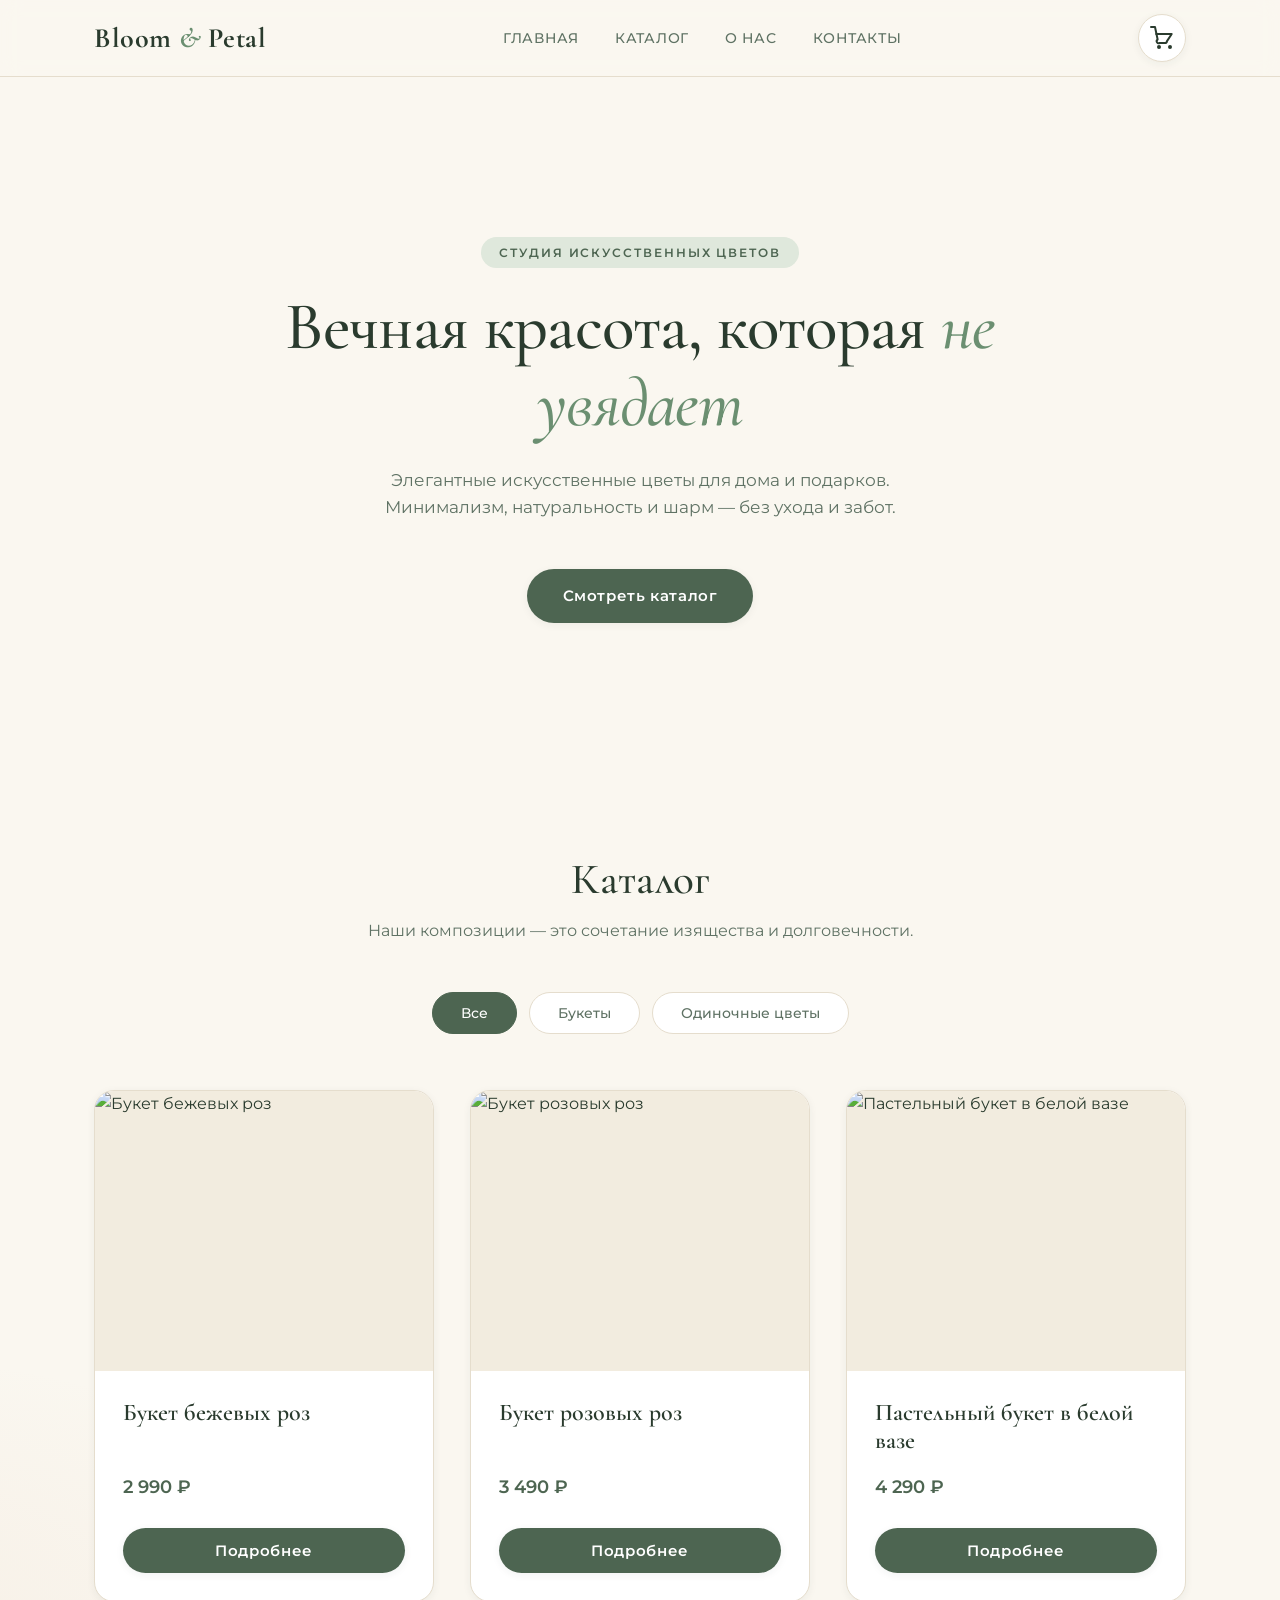
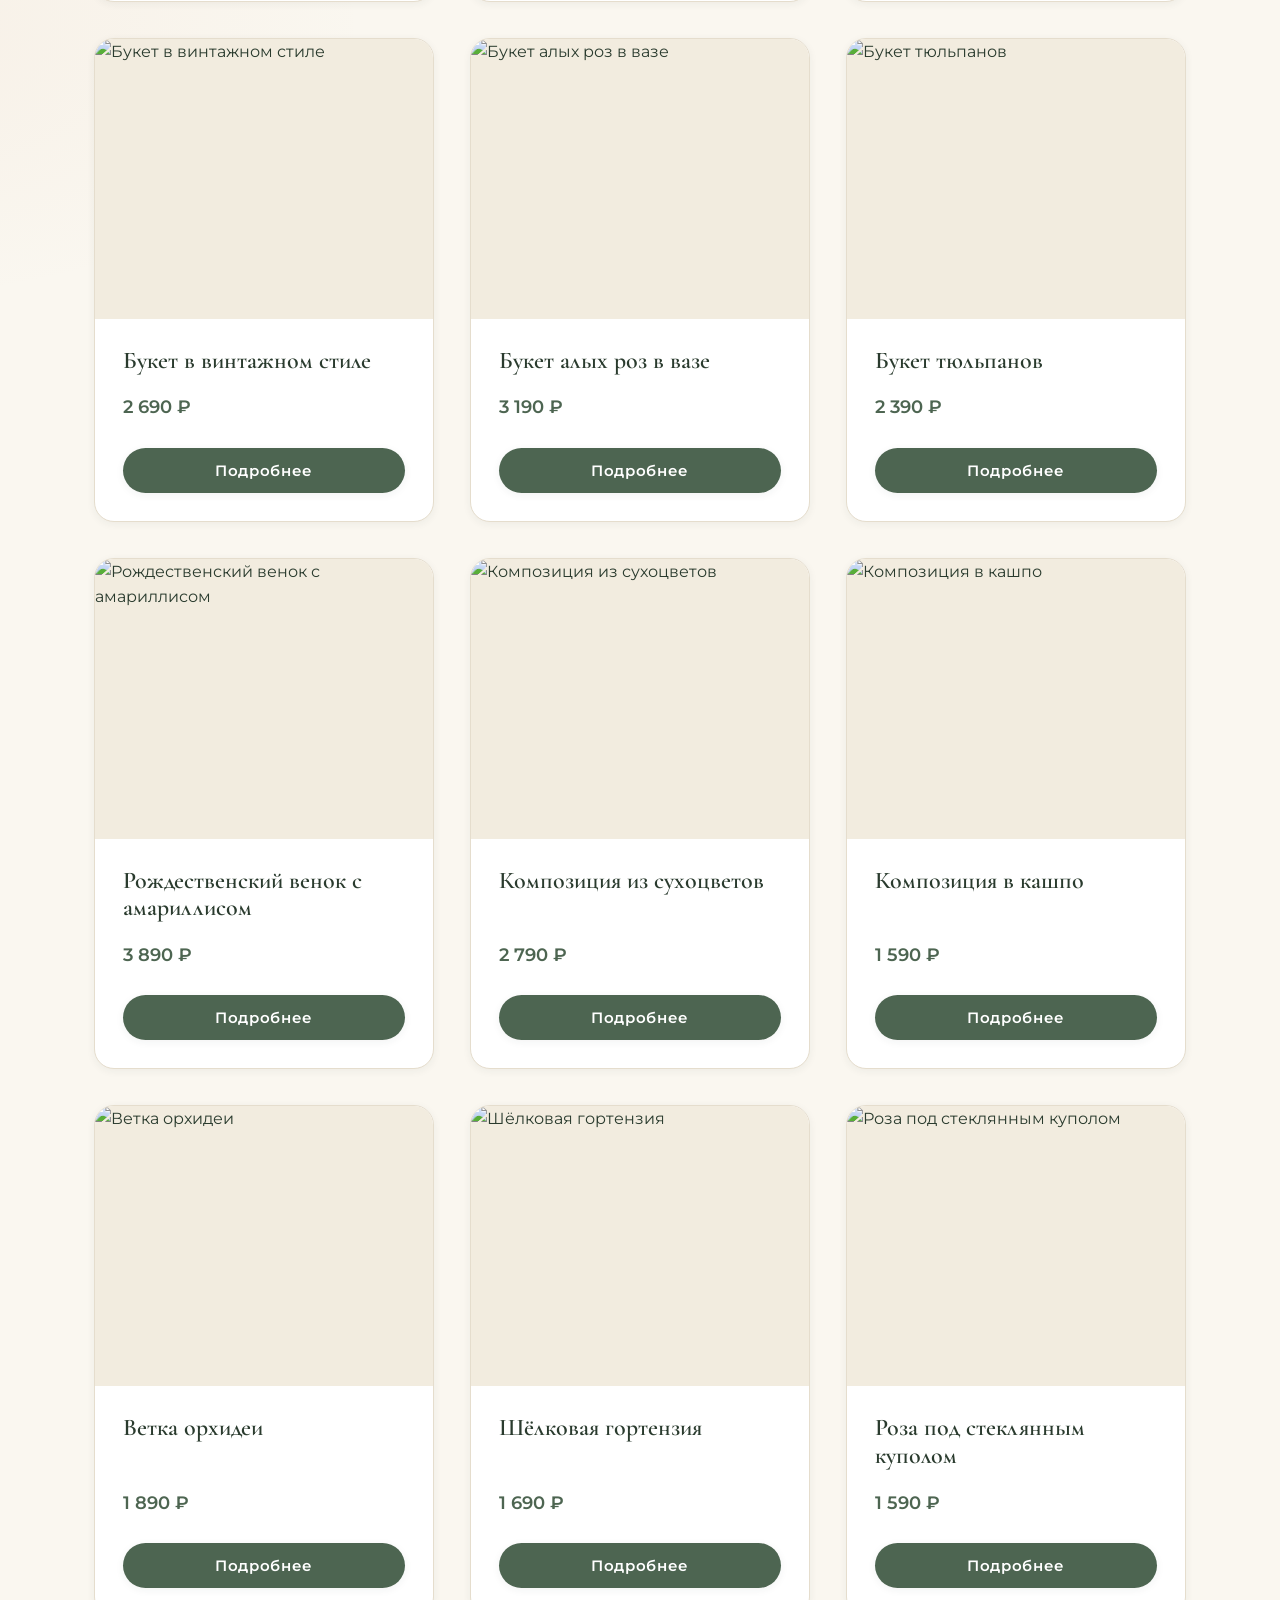
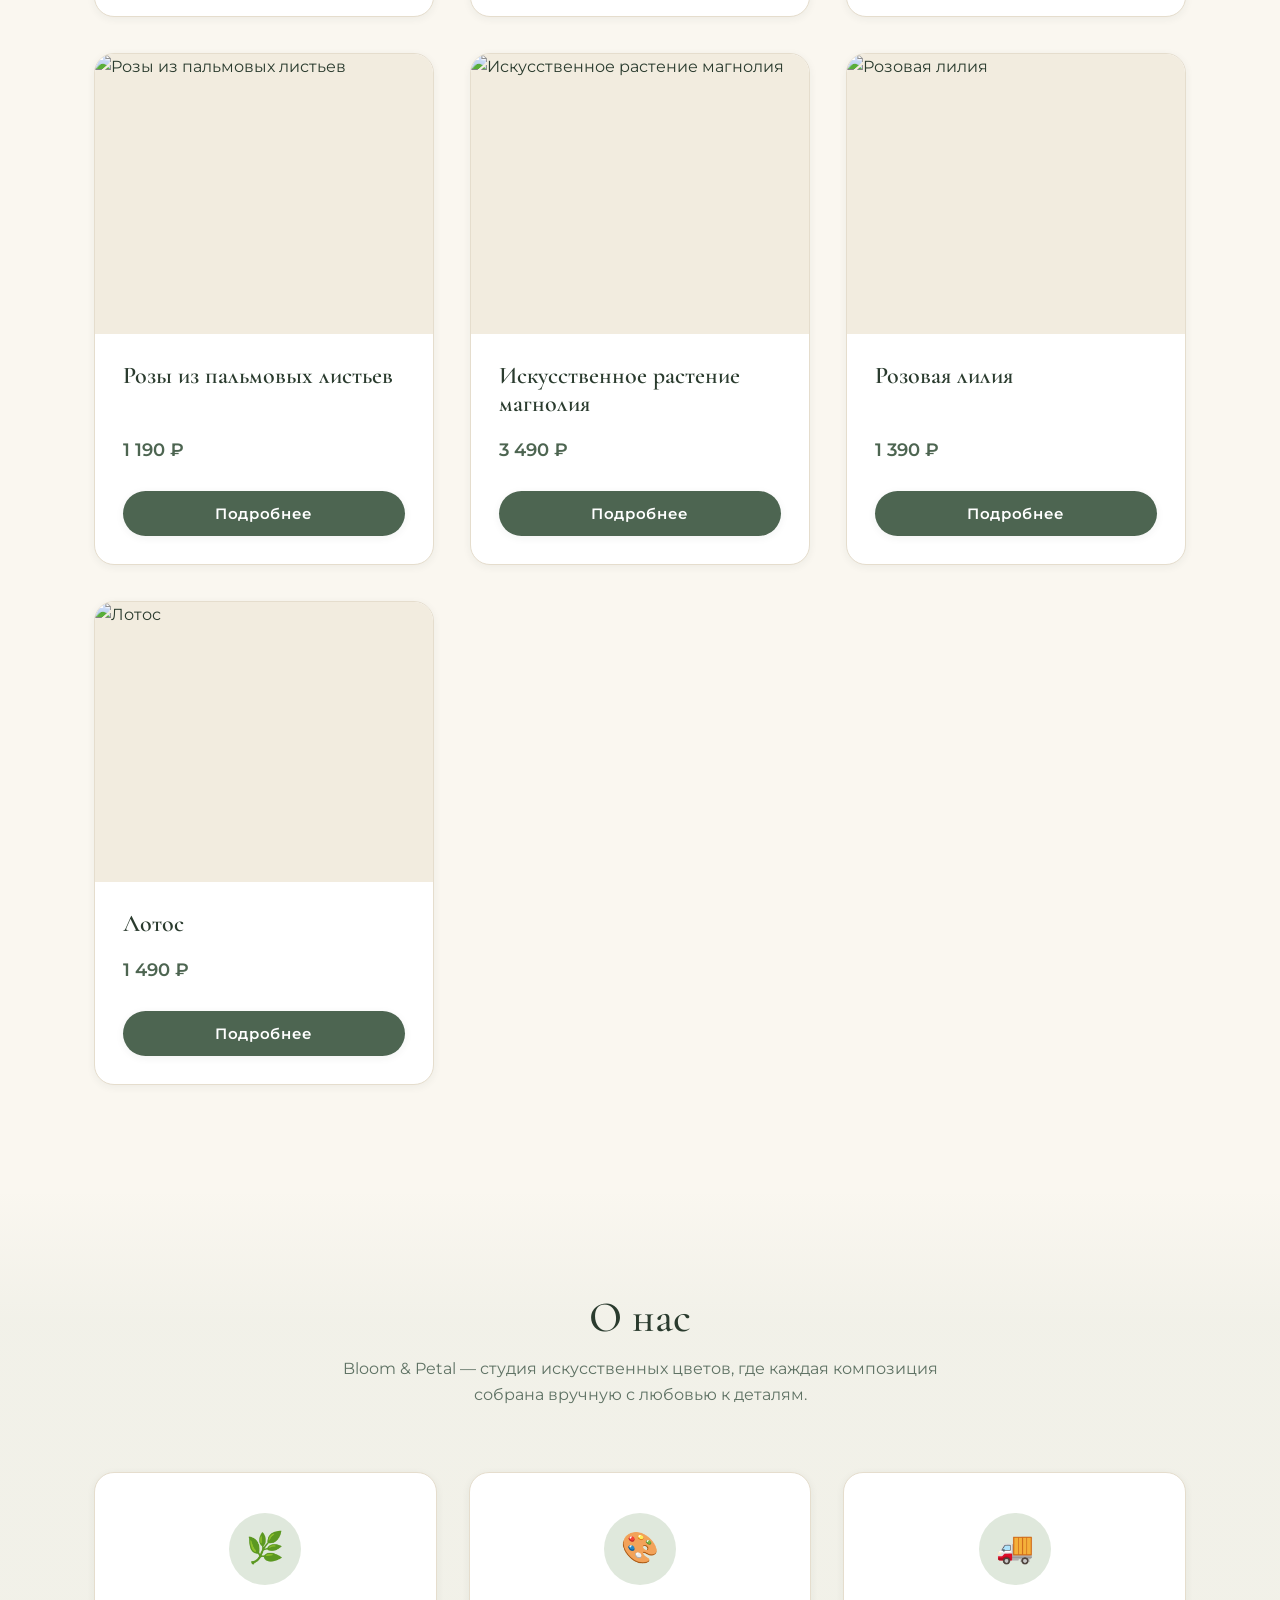
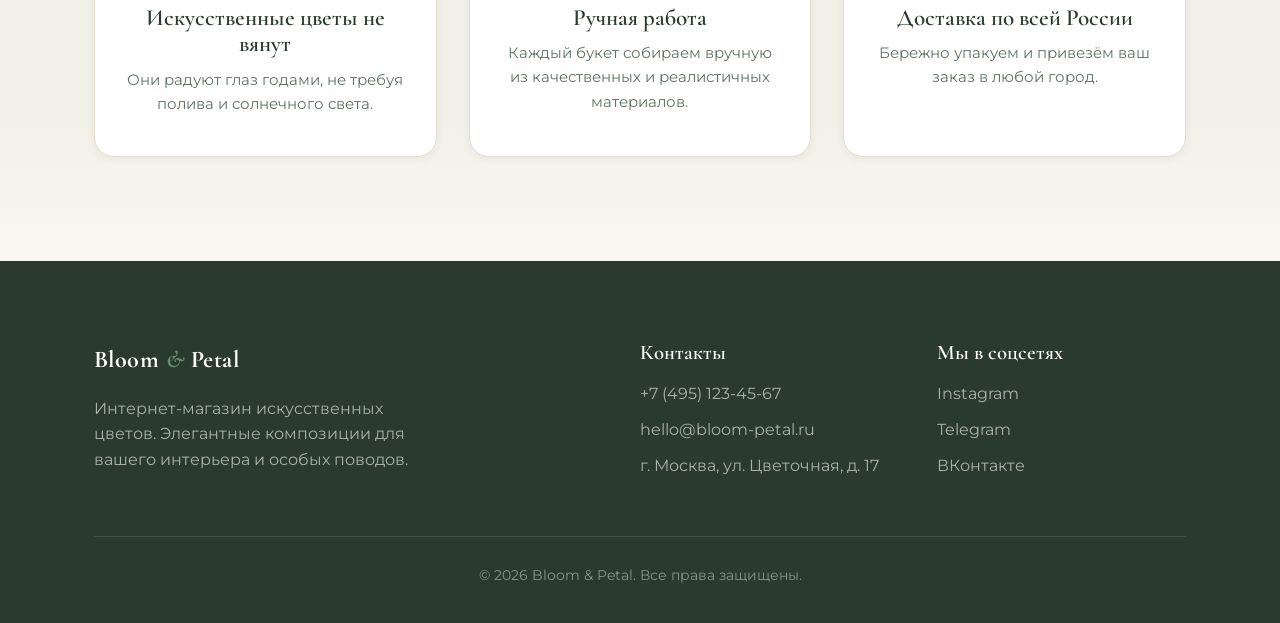
==== index.html @ 1e7e4978 "Improve visual design with frontend-dev Co-Authored-By: Claude Code <noreply@anthropic.com>" ====
<!DOCTYPE html>
<html lang="ru">
<head>
  <meta charset="UTF-8">
  <meta name="viewport" content="width=device-width, initial-scale=1.0">
  <meta name="description" content="Bloom & Petal — интернет-магазин искусственных цветов. Элегантные композиции, которые не вянут.">
  <title>Bloom & Petal — искусственные цветы</title>
  <link rel="preconnect" href="https://fonts.googleapis.com">
  <link rel="preconnect" href="https://fonts.gstatic.com" crossorigin>
  <link href="https://fonts.googleapis.com/css2?family=Cormorant+Garamond:ital,wght@0,400;0,500;0,600;0,700;1,400;1,600&family=Montserrat:wght@400;500;600&display=swap" rel="stylesheet">
  <link rel="stylesheet" href="style.css">
</head>
<body>

  <header class="header">
    <div class="container header__inner">
      <a href="#hero" class="logo">Bloom <span>&amp;</span> Petal</a>

      <nav class="nav">
        <ul class="nav__list">
          <li><a href="#hero">Главная</a></li>
          <li><a href="#catalog">Каталог</a></li>
          <li><a href="#about">О нас</a></li>
          <li><a href="#contacts">Контакты</a></li>
        </ul>
      </nav>

      <a href="#" class="cart" aria-label="Корзина">
        <svg width="24" height="24" viewBox="0 0 24 24" fill="none" stroke="currentColor" stroke-width="2" stroke-linecap="round" stroke-linejoin="round">
          <circle cx="9" cy="21" r="1"></circle>
          <circle cx="20" cy="21" r="1"></circle>
          <path d="M1 1h4l2.64 12.538A2 2 0 0 0 9.64 17h5.36a2 2 0 0 0 1.998-1.873L21.71 8H6"></path>
        </svg>
      </a>
    </div>
  </header>

  <section class="hero" id="hero">
    <div class="container">
      <span class="hero__eyebrow">Студия искусственных цветов</span>
      <h1 class="hero__title">Вечная красота, которая <em>не увядает</em></h1>
      <p class="hero__subtitle">Элегантные искусственные цветы для дома и подарков. Минимализм, натуральность и шарм — без ухода и забот.</p>
      <a href="#catalog" class="btn btn--primary">Смотреть каталог</a>
    </div>
  </section>

  <section class="section" id="catalog">
    <div class="container">
      <div class="section__header">
        <h2 class="section__title">Каталог</h2>
        <p class="section__subtitle">Наши композиции — это сочетание изящества и долговечности.</p>
      </div>
      <div class="filters">
        <button class="filter-btn active" data-filter="all">Все</button>
        <button class="filter-btn" data-filter="Букеты">Букеты</button>
        <button class="filter-btn" data-filter="Одиночные цветы">Одиночные цветы</button>
      </div>
      <div id="product-grid" class="grid"></div>
    </div>
  </section>

  <section class="section section--about" id="about">
    <div class="container">
      <div class="section__header">
        <h2 class="section__title">О нас</h2>
        <p class="section__subtitle">Bloom &amp; Petal — студия искусственных цветов, где каждая композиция собрана вручную с любовью к деталям.</p>
      </div>
      <ul class="benefits">
        <li class="benefit">
          <span class="benefit__icon">🌿</span>
          <h3 class="benefit__title">Искусственные цветы не вянут</h3>
          <p class="benefit__text">Они радуют глаз годами, не требуя полива и солнечного света.</p>
        </li>
        <li class="benefit">
          <span class="benefit__icon">🎨</span>
          <h3 class="benefit__title">Ручная работа</h3>
          <p class="benefit__text">Каждый букет собираем вручную из качественных и реалистичных материалов.</p>
        </li>
        <li class="benefit">
          <span class="benefit__icon">🚚</span>
          <h3 class="benefit__title">Доставка по всей России</h3>
          <p class="benefit__text">Бережно упакуем и привезём ваш заказ в любой город.</p>
        </li>
      </ul>
    </div>
  </section>

  <footer class="footer" id="contacts">
    <div class="container footer__inner">
      <div class="footer__brand">
        <a href="#hero" class="logo logo--footer">Bloom <span>&amp;</span> Petal</a>
        <p class="footer__text">Интернет-магазин искусственных цветов. Элегантные композиции для вашего интерьера и особых поводов.</p>
      </div>

      <div class="footer__col">
        <h3 class="footer__title">Контакты</h3>
        <ul class="footer__list">
          <li><a href="tel:+74951234567">+7 (495) 123-45-67</a></li>
          <li><a href="mailto:hello@bloom-petal.ru">hello@bloom-petal.ru</a></li>
          <li>г. Москва, ул. Цветочная, д. 17</li>
        </ul>
      </div>

      <div class="footer__col">
        <h3 class="footer__title">Мы в соцсетях</h3>
        <ul class="footer__list">
          <li><a href="https://instagram.com/bloom_petal" target="_blank" rel="noopener">Instagram</a></li>
          <li><a href="https://t.me/bloom_petal" target="_blank" rel="noopener">Telegram</a></li>
          <li><a href="https://vk.com/bloom_petal" target="_blank" rel="noopener">ВКонтакте</a></li>
        </ul>
      </div>
    </div>
    <div class="container">
      <p class="footer__copyright">© 2026 Bloom &amp; Petal. Все права защищены.</p>
    </div>
  </footer>

<script src="script.js"></script>
</body>
</html>
---- style.css ----
/* ============================================
   Bloom & Petal — искусственные цветы
   Палитра: тёплый кремовый фон + глубокий шалфейный акцент
   Типографика: Cormorant Garamond (заголовки) + Montserrat (текст)
   ============================================ */

:root {
  --bg: #faf7f0;                 /* кремовый фон */
  --bg-soft: #f2ecdf;            /* тон секций */
  --accent: #6b8f71;             /* шалфейный акцент */
  --accent-dark: #4d6551;        /* акцент при наведении */
  --accent-soft: #dfe8dc;        /* мягкий акцент для чипов */
  --text: #2a3b2e;               /* глубокий зелёный текст */
  --text-muted: #5f7264;         /* приглушённый текст */
  --white: #ffffff;
  --border: #e5ddcd;
  --radius: 20px;
  --shadow-sm: 0 2px 8px rgba(42, 59, 46, 0.06);
  --shadow: 0 10px 30px rgba(42, 59, 46, 0.10);
  --shadow-lg: 0 24px 48px rgba(42, 59, 46, 0.16);
  --ease: cubic-bezier(0.4, 0, 0.2, 1);
  --font-heading: 'Cormorant Garamond', serif;
  --font-body: 'Montserrat', sans-serif;
}

* {
  margin: 0;
  padding: 0;
  box-sizing: border-box;
}

html {
  scroll-behavior: smooth;
}

body {
  font-family: var(--font-body);
  background:
    radial-gradient(1200px 600px at 85% -10%, rgba(107, 143, 113, 0.10), transparent 60%),
    radial-gradient(900px 500px at -10% 30%, rgba(212, 160, 122, 0.08), transparent 55%),
    var(--bg);
  color: var(--text);
  line-height: 1.6;
  -webkit-font-smoothing: antialiased;
}

h1, h2, h3 {
  font-family: var(--font-heading);
  font-weight: 600;
  line-height: 1.15;
}

a {
  text-decoration: none;
  color: inherit;
}

ul {
  list-style: none;
}

.container {
  width: 100%;
  max-width: 1140px;
  margin: 0 auto;
  padding: 0 24px;
}

/* ---------- Кнопки ---------- */

.btn {
  display: inline-block;
  padding: 15px 36px;
  border: none;
  border-radius: 999px;
  font-family: var(--font-body);
  font-size: 0.95rem;
  font-weight: 600;
  letter-spacing: 0.04em;
  cursor: pointer;
  transition: background 0.3s var(--ease), color 0.3s var(--ease),
              transform 0.3s var(--ease), box-shadow 0.3s var(--ease);
}

.btn--primary {
  background: var(--accent-dark);
  color: var(--white);
  box-shadow: var(--shadow-sm);
}

.btn--primary:hover {
  background: var(--accent);
  transform: translateY(-3px);
  box-shadow: var(--shadow);
}

.btn--primary:active {
  transform: translateY(-1px);
}

/* ---------- Header ---------- */

.header {
  position: sticky;
  top: 0;
  z-index: 10;
  background: rgba(250, 247, 240, 0.88);
  backdrop-filter: blur(10px);
  border-bottom: 1px solid var(--border);
}

.header__inner {
  display: flex;
  align-items: center;
  justify-content: space-between;
  gap: 24px;
  min-height: 76px;
}

.logo {
  font-family: var(--font-heading);
  font-size: 1.75rem;
  font-weight: 700;
  letter-spacing: 0.02em;
  color: var(--text);
}

.logo span {
  color: var(--accent);
  font-style: italic;
}

.nav__list {
  display: flex;
  gap: 36px;
}

.nav__list a {
  font-size: 0.9rem;
  font-weight: 500;
  letter-spacing: 0.05em;
  text-transform: uppercase;
  color: var(--text-muted);
  transition: color 0.25s var(--ease);
}

.nav__list a:hover {
  color: var(--accent-dark);
}

.cart {
  display: flex;
  align-items: center;
  justify-content: center;
  width: 48px;
  height: 48px;
  border-radius: 50%;
  border: 1px solid var(--border);
  background: var(--white);
  color: var(--text);
  box-shadow: var(--shadow-sm);
  transition: background 0.25s var(--ease), color 0.25s var(--ease), transform 0.25s var(--ease);
}

.cart:hover {
  background: var(--accent-dark);
  color: var(--white);
  transform: translateY(-2px);
}

/* ---------- Hero ---------- */

.hero {
  padding: 160px 0 128px;
  text-align: center;
}

.hero__eyebrow {
  display: inline-block;
  margin-bottom: 20px;
  padding: 6px 18px;
  border-radius: 999px;
  background: var(--accent-soft);
  color: var(--accent-dark);
  font-size: 0.75rem;
  font-weight: 600;
  letter-spacing: 0.16em;
  text-transform: uppercase;
}

.hero__title {
  font-size: clamp(2.6rem, 6vw, 4.2rem);
  font-weight: 500;
  letter-spacing: -0.01em;
  max-width: 820px;
  margin: 0 auto 24px;
}

.hero__title em {
  color: var(--accent);
}

.hero__subtitle {
  max-width: 560px;
  margin: 0 auto 48px;
  font-size: 1.05rem;
  color: var(--text-muted);
}

/* ---------- Секции ---------- */

.section {
  padding: 104px 0;
}

.section--about {
  background: linear-gradient(180deg, transparent, rgba(107, 143, 113, 0.06) 20%, rgba(107, 143, 113, 0.06) 80%, transparent);
}

.section__header {
  text-align: center;
  max-width: 640px;
  margin: 0 auto 64px;
}

.section__title {
  font-size: 2.7rem;
  font-weight: 500;
  margin-bottom: 14px;
}

.section__subtitle {
  color: var(--text-muted);
}

/* ---------- Сетка карточек товара ---------- */

.grid {
  display: grid;
  grid-template-columns: repeat(auto-fit, minmax(280px, 1fr));
  gap: 36px;
}

/* Карточка товара (добавляется через JS) */
.product-card {
  display: flex;
  flex-direction: column;
  background: var(--white);
  border: 1px solid var(--border);
  border-radius: var(--radius);
  overflow: hidden;
  box-shadow: var(--shadow-sm);
  cursor: pointer;
  transition: transform 0.35s var(--ease), box-shadow 0.35s var(--ease);
}

.product-card:hover {
  transform: translateY(-8px);
  box-shadow: var(--shadow-lg);
}

.product-card:hover .product-card__image {
  transform: scale(1.06);
}

.product-card__image {
  width: 100%;
  height: 280px;
  object-fit: cover;
  background: var(--bg-soft);
  transition: transform 0.5s var(--ease);
}

.product-card__body {
  display: flex;
  flex-direction: column;
  gap: 10px;
  padding: 28px;
  flex: 1;
}

.product-card__title {
  font-size: 1.5rem;
  font-weight: 600;
}

.product-card__price {
  margin-top: auto;
  padding-top: 8px;
  font-size: 1.15rem;
  font-weight: 600;
  color: var(--accent-dark);
}

.product-card__btn {
  margin-top: 16px;
  padding: 13px 24px;
  text-align: center;
}

/* ---------- О нас: преимущества ---------- */

.benefits {
  display: grid;
  grid-template-columns: repeat(3, 1fr);
  gap: 32px;
}

.benefit {
  background: var(--white);
  border: 1px solid var(--border);
  border-radius: var(--radius);
  padding: 40px 32px;
  text-align: center;
  box-shadow: var(--shadow-sm);
  transition: transform 0.35s var(--ease), box-shadow 0.35s var(--ease);
}

.benefit:hover {
  transform: translateY(-6px);
  box-shadow: var(--shadow);
}

.benefit__icon {
  display: flex;
  align-items: center;
  justify-content: center;
  width: 72px;
  height: 72px;
  margin: 0 auto 20px;
  border-radius: 50%;
  background: var(--accent-soft);
  font-size: 1.9rem;
}

.benefit__title {
  font-size: 1.45rem;
  font-weight: 600;
  margin-bottom: 10px;
}

.benefit__text {
  color: var(--text-muted);
  font-size: 0.95rem;
}

/* ---------- Footer ---------- */

.footer {
  background: var(--text);
  padding: 80px 0 36px;
  color: rgba(255, 255, 255, 0.75);
}

.footer__inner {
  display: grid;
  grid-template-columns: 2fr 1fr 1fr;
  gap: 48px;
  padding-bottom: 48px;
}

.logo--footer {
  display: inline-block;
  font-size: 1.5rem;
  margin-bottom: 16px;
  color: var(--white);
}

.logo--footer span {
  color: var(--accent);
}

.footer__text {
  color: rgba(255, 255, 255, 0.6);
  max-width: 320px;
}

.footer__title {
  font-size: 1.3rem;
  font-weight: 600;
  margin-bottom: 16px;
  color: var(--white);
}

.footer__list li {
  margin-bottom: 10px;
  color: rgba(255, 255, 255, 0.6);
}

.footer__list a {
  color: rgba(255, 255, 255, 0.6);
  transition: color 0.25s var(--ease);
}

.footer__list a:hover {
  color: var(--white);
}

.footer__copyright {
  text-align: center;
  padding-top: 28px;
  border-top: 1px solid rgba(255, 255, 255, 0.12);
  color: rgba(255, 255, 255, 0.45);
  font-size: 0.85rem;
}

/* ---------- Фильтры каталога ---------- */

.filters {
  display: flex;
  justify-content: center;
  flex-wrap: wrap;
  gap: 12px;
  margin: -16px 0 56px;
}

.filter-btn {
  padding: 11px 28px;
  border-radius: 999px;
  border: 1px solid var(--border);
  background: var(--white);
  color: var(--text-muted);
  font-family: var(--font-body);
  font-size: 0.9rem;
  font-weight: 500;
  cursor: pointer;
  transition: background 0.25s var(--ease), color 0.25s var(--ease),
              border-color 0.25s var(--ease), transform 0.25s var(--ease);
}

.filter-btn:hover {
  border-color: var(--accent);
  color: var(--accent-dark);
  transform: translateY(-1px);
}

.filter-btn.active {
  background: var(--accent-dark);
  border-color: var(--accent-dark);
  color: var(--white);
}

.grid__error {
  grid-column: 1 / -1;
  text-align: center;
  color: var(--text-muted);
}

/* ---------- Модальное окно ---------- */

.modal {
  position: fixed;
  inset: 0;
  z-index: 100;
  display: none;
  align-items: center;
  justify-content: center;
  padding: 24px;
}

.modal.open {
  display: flex;
}

.modal__overlay {
  position: absolute;
  inset: 0;
  background: rgba(26, 36, 28, 0.55);
  backdrop-filter: blur(4px);
}

.modal__dialog {
  position: relative;
  z-index: 1;
  width: 100%;
  max-width: 520px;
  background: var(--white);
  border-radius: var(--radius);
  overflow: hidden;
  box-shadow: var(--shadow-lg);
  animation: modal-in 0.3s var(--ease);
}

@keyframes modal-in {
  from {
    opacity: 0;
    transform: translateY(16px) scale(0.98);
  }
  to {
    opacity: 1;
    transform: translateY(0) scale(1);
  }
}

.modal__close {
  position: absolute;
  top: 12px;
  right: 12px;
  z-index: 2;
  width: 40px;
  height: 40px;
  border: none;
  border-radius: 50%;
  background: var(--white);
  color: var(--text);
  font-size: 1.4rem;
  line-height: 1;
  cursor: pointer;
  box-shadow: var(--shadow-sm);
  transition: background 0.25s var(--ease);
}

.modal__close:hover {
  background: var(--bg-soft);
}

.modal__image {
  display: block;
  width: 100%;
  height: 320px;
  object-fit: cover;
  background: var(--bg-soft);
}

.modal__content {
  display: flex;
  flex-direction: column;
  gap: 16px;
  padding: 28px;
}

.modal__title {
  font-size: 1.8rem;
  font-weight: 600;
}

.modal__desc {
  color: var(--text-muted);
}

.modal__add {
  align-self: flex-start;
}

/* ---------- Адаптивность ---------- */

/* Планшеты: 2 колонки */
@media (max-width: 900px) {
  .grid,
  .benefits {
    grid-template-columns: repeat(2, 1fr);
  }

  .footer__inner {
    grid-template-columns: 1fr;
  }

  .hero {
    padding: 112px 0 96px;
  }
}

/* Телефоны: 1 колонка */
@media (max-width: 600px) {
  .nav {
    display: none;
  }

  .grid,
  .benefits {
    grid-template-columns: 1fr;
  }

  .hero {
    padding: 80px 0;
  }

  .section {
    padding: 64px 0;
  }
}
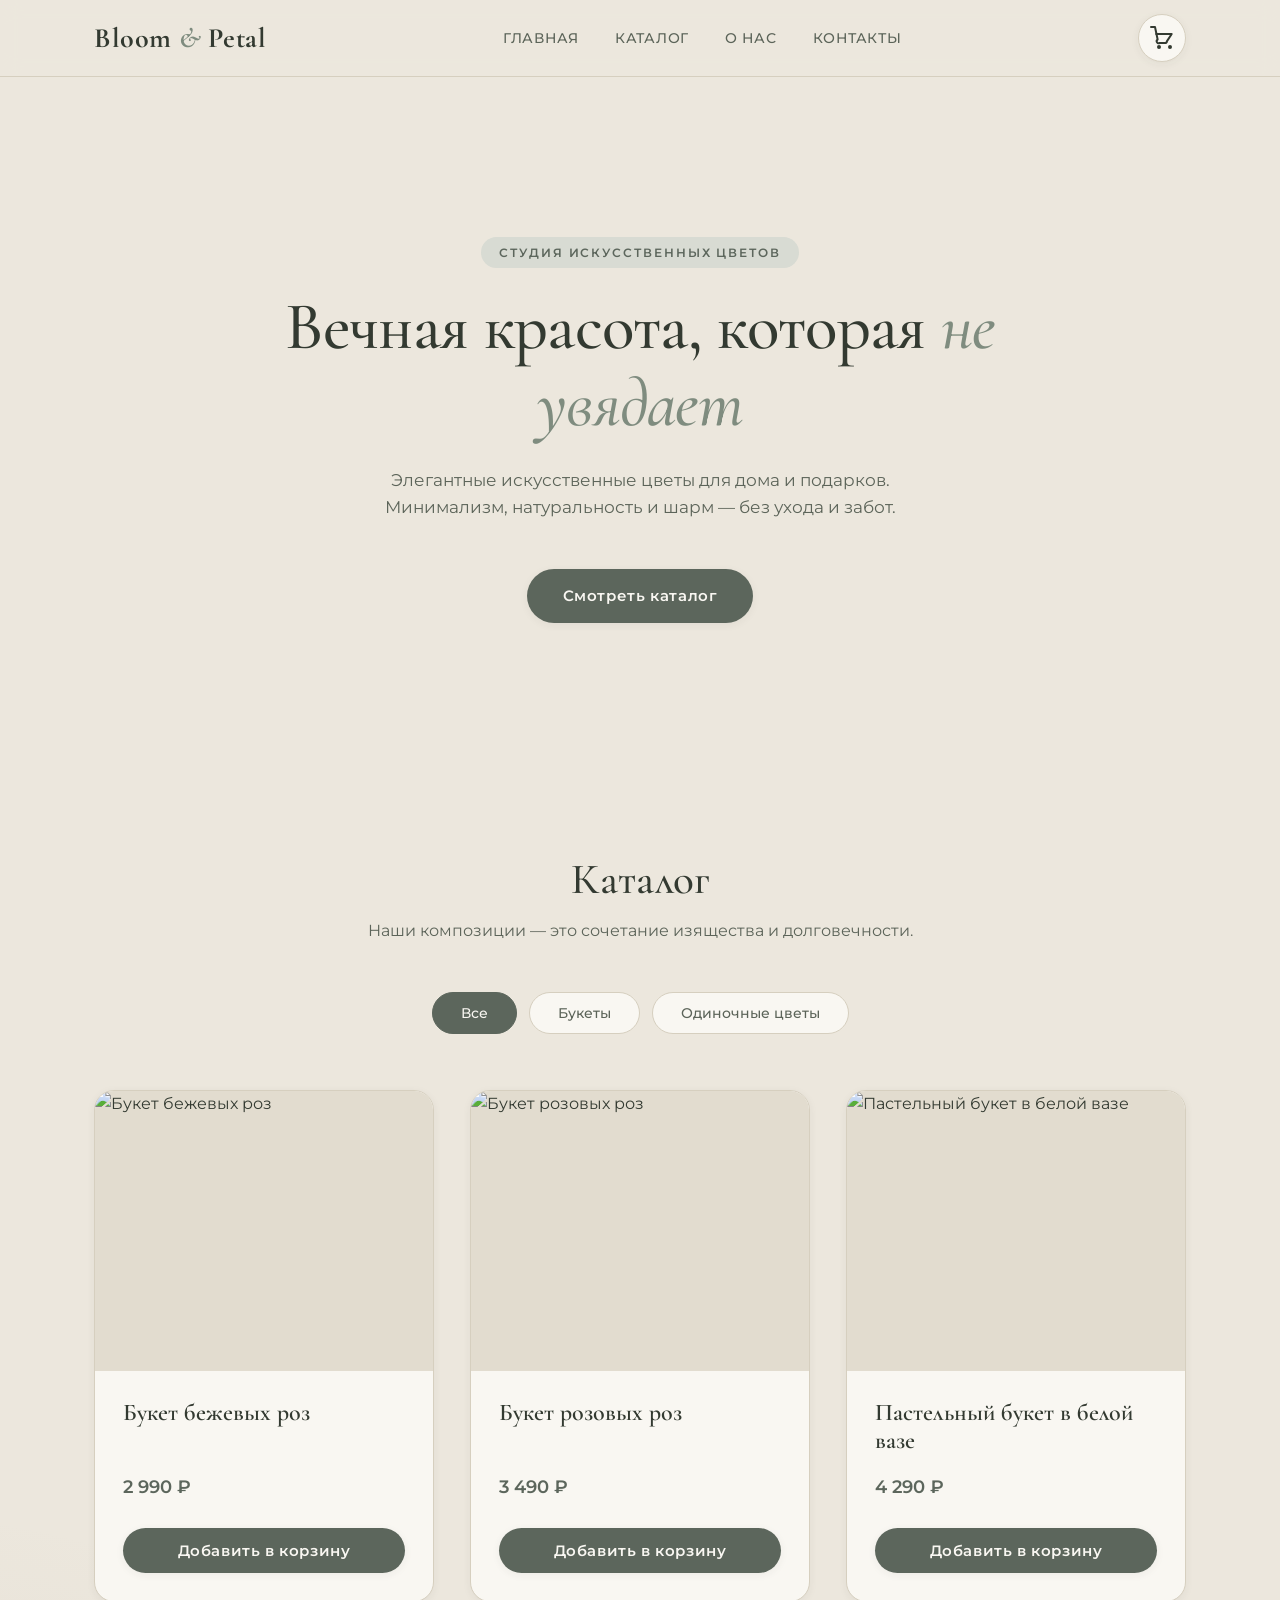
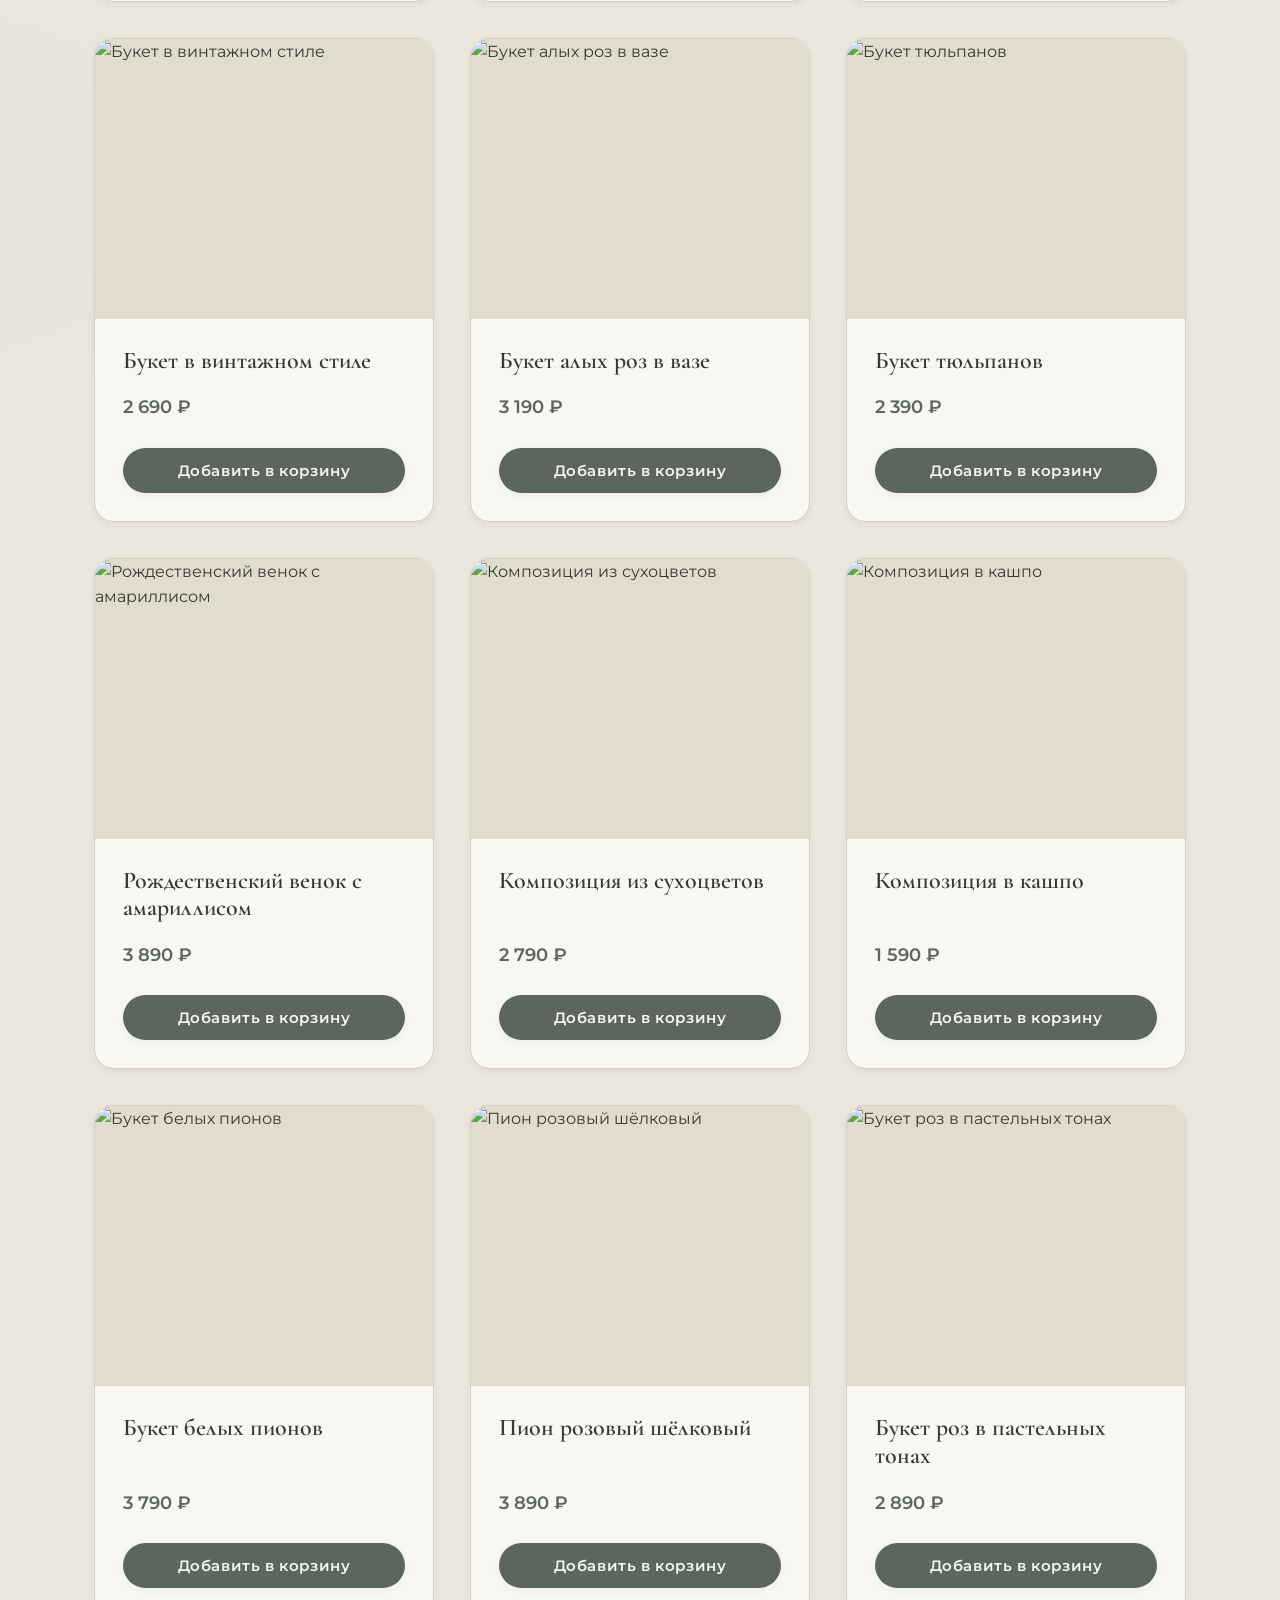
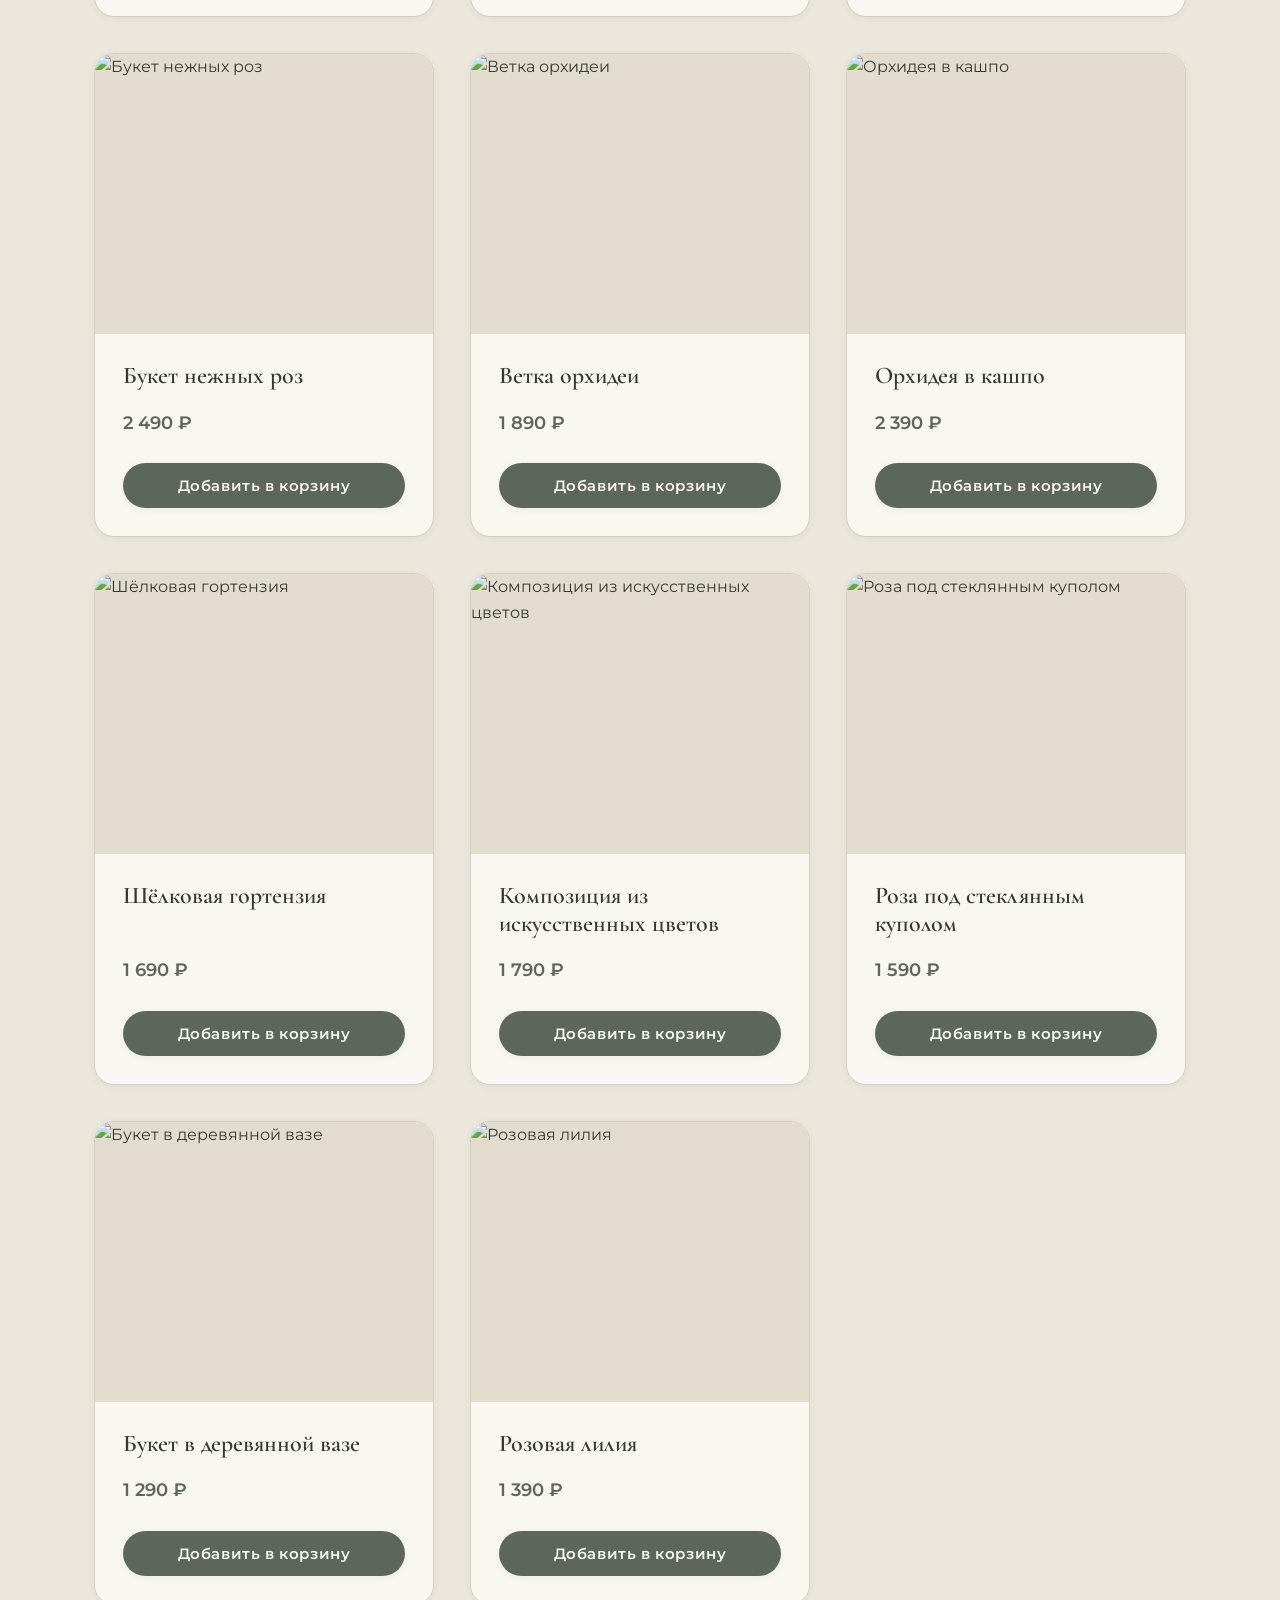
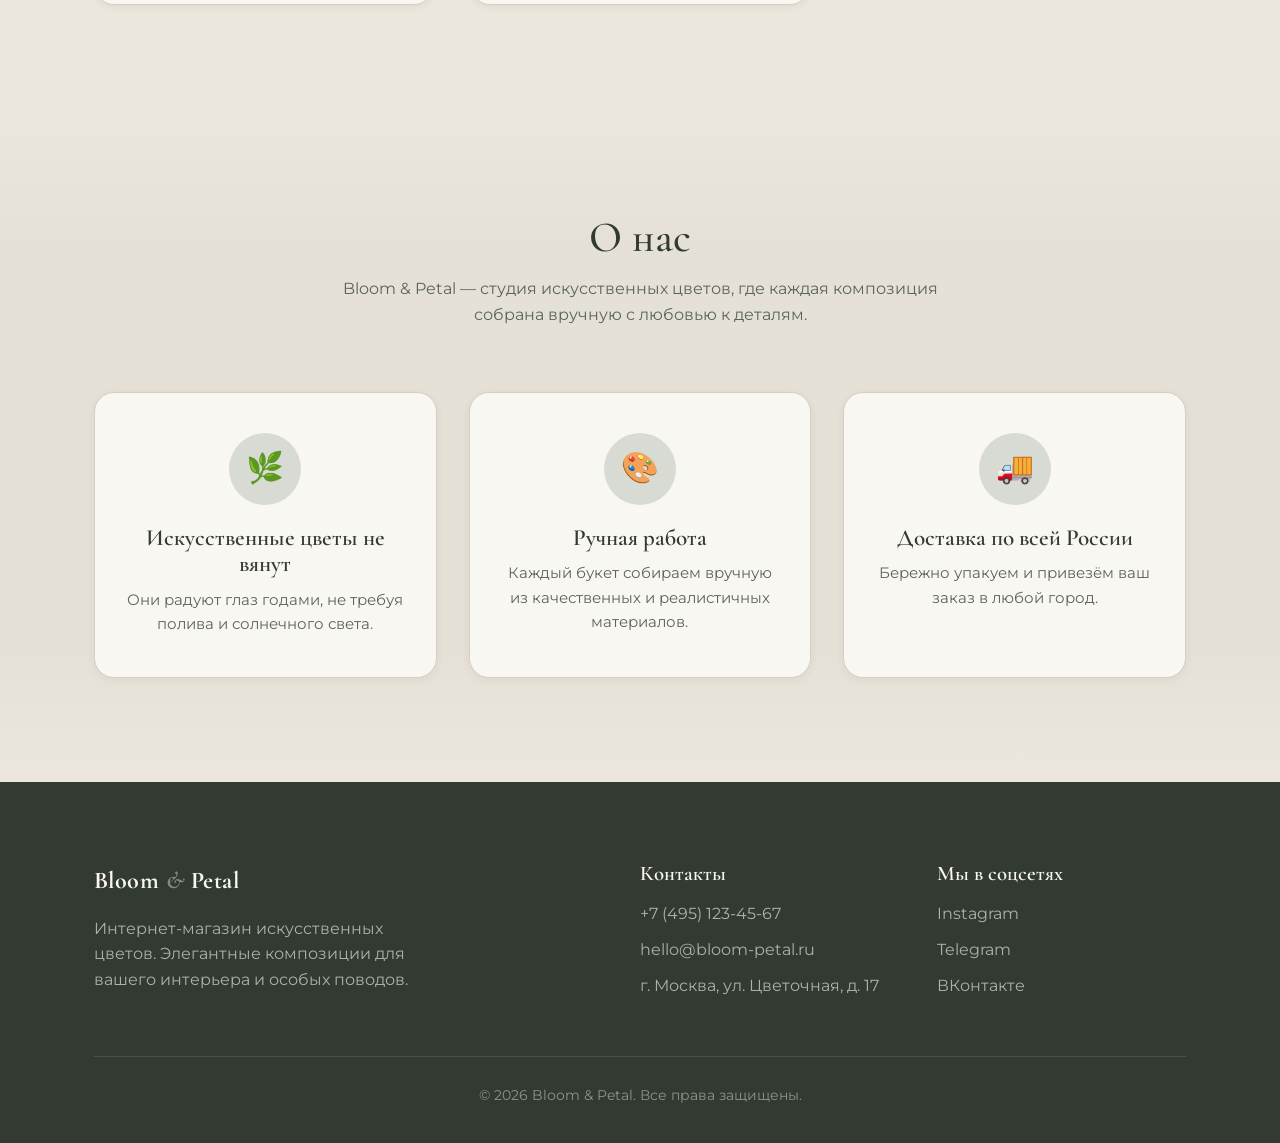
==== commit 607ce639: "Add cart functionality, expand products, mute colors Co-Authored-By: Claude Code <noreply@anthropic." ====
--- a/index.html
+++ b/index.html
@@ -25,12 +25,13 @@
         </ul>
       </nav>
 
-      <a href="#" class="cart" aria-label="Корзина">
+      <a href="cart.html" class="cart" aria-label="Корзина">
         <svg width="24" height="24" viewBox="0 0 24 24" fill="none" stroke="currentColor" stroke-width="2" stroke-linecap="round" stroke-linejoin="round">
           <circle cx="9" cy="21" r="1"></circle>
           <circle cx="20" cy="21" r="1"></circle>
           <path d="M1 1h4l2.64 12.538A2 2 0 0 0 9.64 17h5.36a2 2 0 0 0 1.998-1.873L21.71 8H6"></path>
         </svg>
+        <span class="cart__badge" id="cart-badge" hidden>0</span>
       </a>
     </div>
   </header>
@@ -115,6 +116,7 @@
     </div>
   </footer>
 
+<script src="cart-store.js"></script>
 <script src="script.js"></script>
 </body>
 </html>
--- a/style.css
+++ b/style.css
@@ -1,23 +1,23 @@
 /* ============================================
    Bloom & Petal — искусственные цветы
-   Палитра: тёплый кремовый фон + глубокий шалфейный акцент
+   Палитра: приглушённый пыльно-бежевый фон + серо-шалфейный акцент
    Типографика: Cormorant Garamond (заголовки) + Montserrat (текст)
    ============================================ */
 
 :root {
-  --bg: #faf7f0;                 /* кремовый фон */
-  --bg-soft: #f2ecdf;            /* тон секций */
-  --accent: #6b8f71;             /* шалфейный акцент */
-  --accent-dark: #4d6551;        /* акцент при наведении */
-  --accent-soft: #dfe8dc;        /* мягкий акцент для чипов */
-  --text: #2a3b2e;               /* глубокий зелёный текст */
-  --text-muted: #5f7264;         /* приглушённый текст */
-  --white: #ffffff;
-  --border: #e5ddcd;
+  --bg: #ece7dd;                 /* пыльно-бежевый фон */
+  --bg-soft: #e2dccf;            /* тон секций */
+  --accent: #7f8c7f;             /* приглушённый серо-шалфейный */
+  --accent-dark: #5c665c;        /* акцент при наведении */
+  --accent-soft: #d8dbd3;        /* мягкий акцент для чипов */
+  --text: #333a31;               /* глубокий серо-зелёный текст */
+  --text-muted: #5c6459;         /* приглушённый текст */
+  --white: #f9f7f2;              /* тёплый off-white для карточек */
+  --border: #d6cfbf;
   --radius: 20px;
-  --shadow-sm: 0 2px 8px rgba(42, 59, 46, 0.06);
-  --shadow: 0 10px 30px rgba(42, 59, 46, 0.10);
-  --shadow-lg: 0 24px 48px rgba(42, 59, 46, 0.16);
+  --shadow-sm: 0 2px 8px rgba(51, 58, 49, 0.06);
+  --shadow: 0 10px 30px rgba(51, 58, 49, 0.10);
+  --shadow-lg: 0 24px 48px rgba(51, 58, 49, 0.14);
   --ease: cubic-bezier(0.4, 0, 0.2, 1);
   --font-heading: 'Cormorant Garamond', serif;
   --font-body: 'Montserrat', sans-serif;
@@ -36,8 +36,8 @@
 body {
   font-family: var(--font-body);
   background:
-    radial-gradient(1200px 600px at 85% -10%, rgba(107, 143, 113, 0.10), transparent 60%),
-    radial-gradient(900px 500px at -10% 30%, rgba(212, 160, 122, 0.08), transparent 55%),
+    radial-gradient(1200px 600px at 85% -10%, rgba(127, 140, 127, 0.10), transparent 60%),
+    radial-gradient(900px 500px at -10% 30%, rgba(168, 152, 138, 0.08), transparent 55%),
     var(--bg);
   color: var(--text);
   line-height: 1.6;
@@ -104,7 +104,7 @@
   position: sticky;
   top: 0;
   z-index: 10;
-  background: rgba(250, 247, 240, 0.88);
+  background: rgba(236, 231, 221, 0.88);
   backdrop-filter: blur(10px);
   border-bottom: 1px solid var(--border);
 }
@@ -214,7 +214,7 @@
 }
 
 .section--about {
-  background: linear-gradient(180deg, transparent, rgba(107, 143, 113, 0.06) 20%, rgba(107, 143, 113, 0.06) 80%, transparent);
+  background: linear-gradient(180deg, transparent, rgba(127, 140, 127, 0.07) 20%, rgba(127, 140, 127, 0.07) 80%, transparent);
 }
 
 .section__header {
@@ -465,7 +465,7 @@
 .modal__overlay {
   position: absolute;
   inset: 0;
-  background: rgba(26, 36, 28, 0.55);
+  background: rgba(35, 40, 34, 0.55);
   backdrop-filter: blur(4px);
 }
 
@@ -542,6 +542,212 @@
   align-self: flex-start;
 }
 
+/* ---------- Корзина: шапка ---------- */
+
+.cart {
+  position: relative;
+}
+
+.cart__badge {
+  position: absolute;
+  top: -4px;
+  right: -4px;
+  min-width: 22px;
+  height: 22px;
+  padding: 0 6px;
+  border-radius: 999px;
+  background: var(--accent-dark);
+  color: var(--white);
+  font-size: 0.72rem;
+  font-weight: 600;
+  line-height: 22px;
+  text-align: center;
+}
+
+/* ---------- Корзина: страница ---------- */
+
+.cart-page {
+  padding-top: 64px;
+}
+
+.cart-page__content {
+  max-width: 860px;
+  margin: 0 auto;
+}
+
+.cart-page__empty-state {
+  text-align: center;
+  padding: 48px 0;
+}
+
+.cart-page__empty {
+  margin-bottom: 24px;
+  font-size: 1.1rem;
+  color: var(--text-muted);
+}
+
+.cart-list {
+  display: flex;
+  flex-direction: column;
+  gap: 16px;
+  margin-bottom: 32px;
+}
+
+.cart-item {
+  display: flex;
+  align-items: center;
+  gap: 20px;
+  background: var(--white);
+  border: 1px solid var(--border);
+  border-radius: var(--radius);
+  padding: 16px;
+  box-shadow: var(--shadow-sm);
+}
+
+.cart-item__image {
+  width: 88px;
+  height: 88px;
+  object-fit: cover;
+  border-radius: 12px;
+  background: var(--bg-soft);
+  flex-shrink: 0;
+}
+
+.cart-item__info {
+  flex: 1;
+  min-width: 0;
+}
+
+.cart-item__name {
+  font-size: 1.25rem;
+  margin-bottom: 4px;
+}
+
+.cart-item__unit-price {
+  font-size: 0.85rem;
+  color: var(--text-muted);
+  margin-bottom: 10px;
+}
+
+.cart-item__qty {
+  display: inline-flex;
+  align-items: center;
+  gap: 4px;
+  border: 1px solid var(--border);
+  border-radius: 999px;
+  padding: 2px;
+}
+
+.qty-btn {
+  width: 30px;
+  height: 30px;
+  border: none;
+  border-radius: 50%;
+  background: transparent;
+  color: var(--text);
+  font-size: 1.1rem;
+  line-height: 1;
+  cursor: pointer;
+  transition: background 0.25s var(--ease);
+}
+
+.qty-btn:hover {
+  background: var(--accent-soft);
+}
+
+.qty-value {
+  min-width: 28px;
+  text-align: center;
+  font-weight: 600;
+  font-size: 0.95rem;
+}
+
+.cart-item__right {
+  display: flex;
+  flex-direction: column;
+  align-items: flex-end;
+  gap: 10px;
+  flex-shrink: 0;
+}
+
+.cart-item__subtotal {
+  font-weight: 600;
+  font-size: 1.05rem;
+  color: var(--accent-dark);
+}
+
+.cart-item__remove {
+  border: none;
+  background: transparent;
+  color: var(--text-muted);
+  font-family: var(--font-body);
+  font-size: 0.85rem;
+  cursor: pointer;
+  text-decoration: underline;
+  transition: color 0.25s var(--ease);
+}
+
+.cart-item__remove:hover {
+  color: #8a5a52;
+}
+
+.cart-summary {
+  background: var(--white);
+  border: 1px solid var(--border);
+  border-radius: var(--radius);
+  padding: 28px;
+  box-shadow: var(--shadow-sm);
+}
+
+.cart-summary__row {
+  display: flex;
+  justify-content: space-between;
+  padding: 8px 0;
+  color: var(--text-muted);
+}
+
+.cart-summary__row--total {
+  padding-top: 16px;
+  margin-top: 8px;
+  border-top: 1px solid var(--border);
+  color: var(--text);
+  font-size: 1.25rem;
+  font-weight: 600;
+}
+
+.cart-summary__actions {
+  display: flex;
+  align-items: center;
+  justify-content: space-between;
+  gap: 16px;
+  margin-top: 24px;
+  flex-wrap: wrap;
+}
+
+.cart-summary__clear {
+  border: none;
+  background: transparent;
+  color: var(--text-muted);
+  font-family: var(--font-body);
+  font-size: 0.9rem;
+  cursor: pointer;
+  text-decoration: underline;
+  transition: color 0.25s var(--ease);
+}
+
+.cart-summary__clear:hover {
+  color: #8a5a52;
+}
+
+/* Кнопка «Добавлено» в карточке товара */
+
+.product-card__btn--added {
+  background: var(--accent-soft);
+  color: var(--accent-dark);
+  box-shadow: none;
+  transform: none;
+}
+
 /* ---------- Адаптивность ---------- */
 
 /* Планшеты: 2 колонки */
@@ -578,4 +784,15 @@
   .section {
     padding: 64px 0;
   }
-}
+
+  .cart-item {
+    flex-wrap: wrap;
+  }
+
+  .cart-item__right {
+    flex-direction: row;
+    justify-content: space-between;
+    width: 100%;
+    align-items: center;
+  }
+}
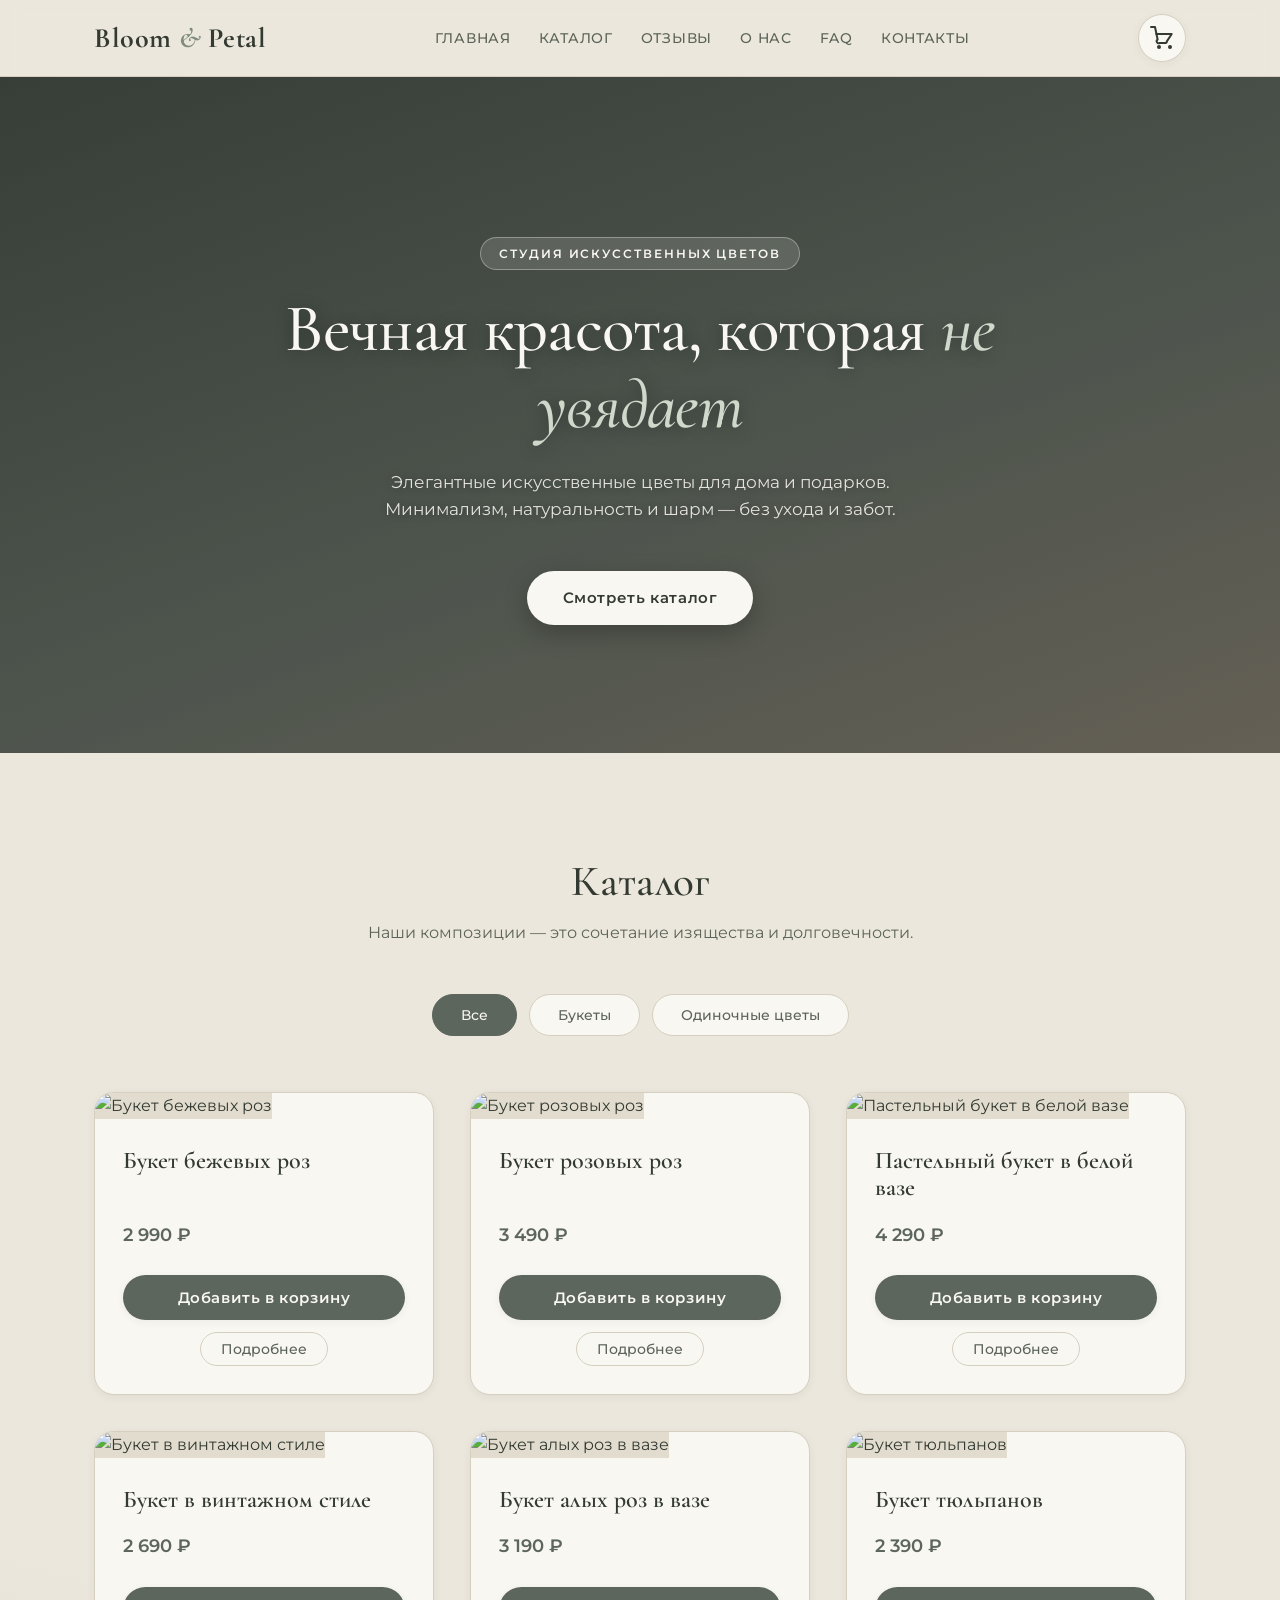
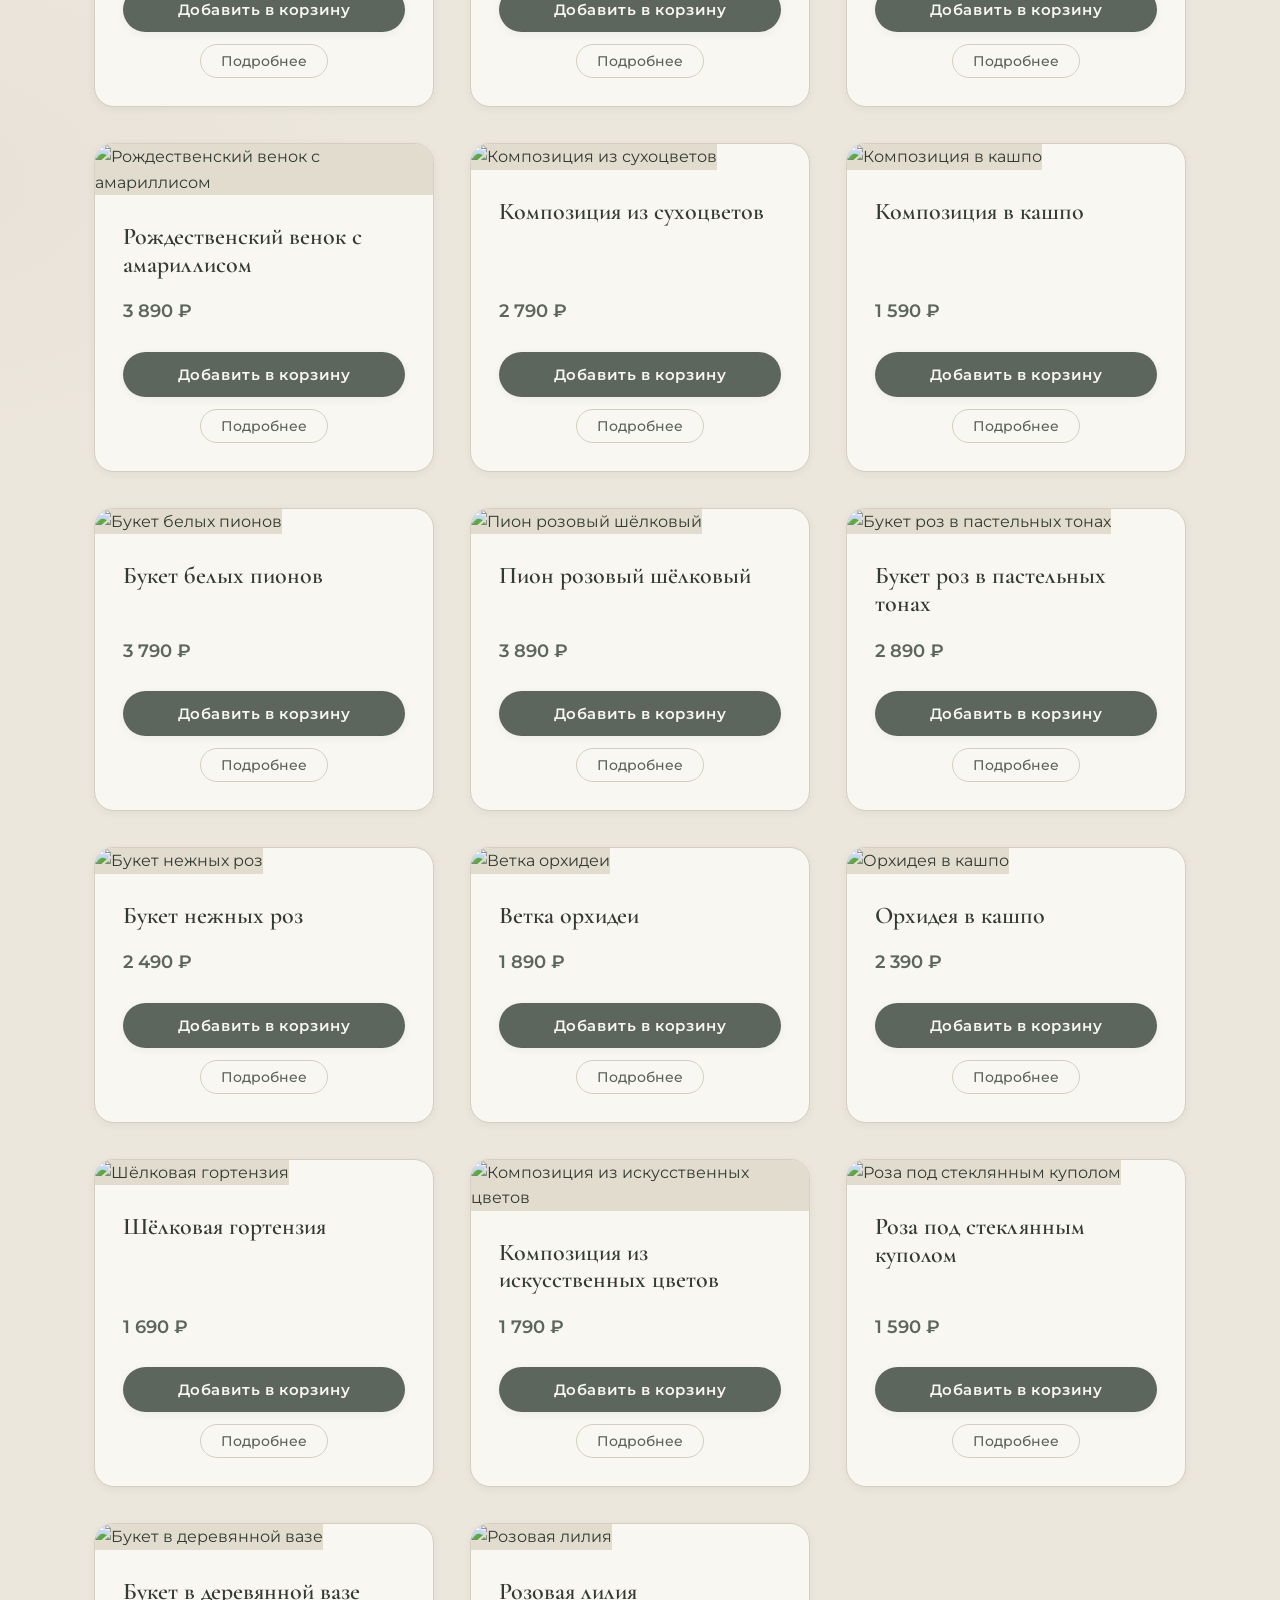
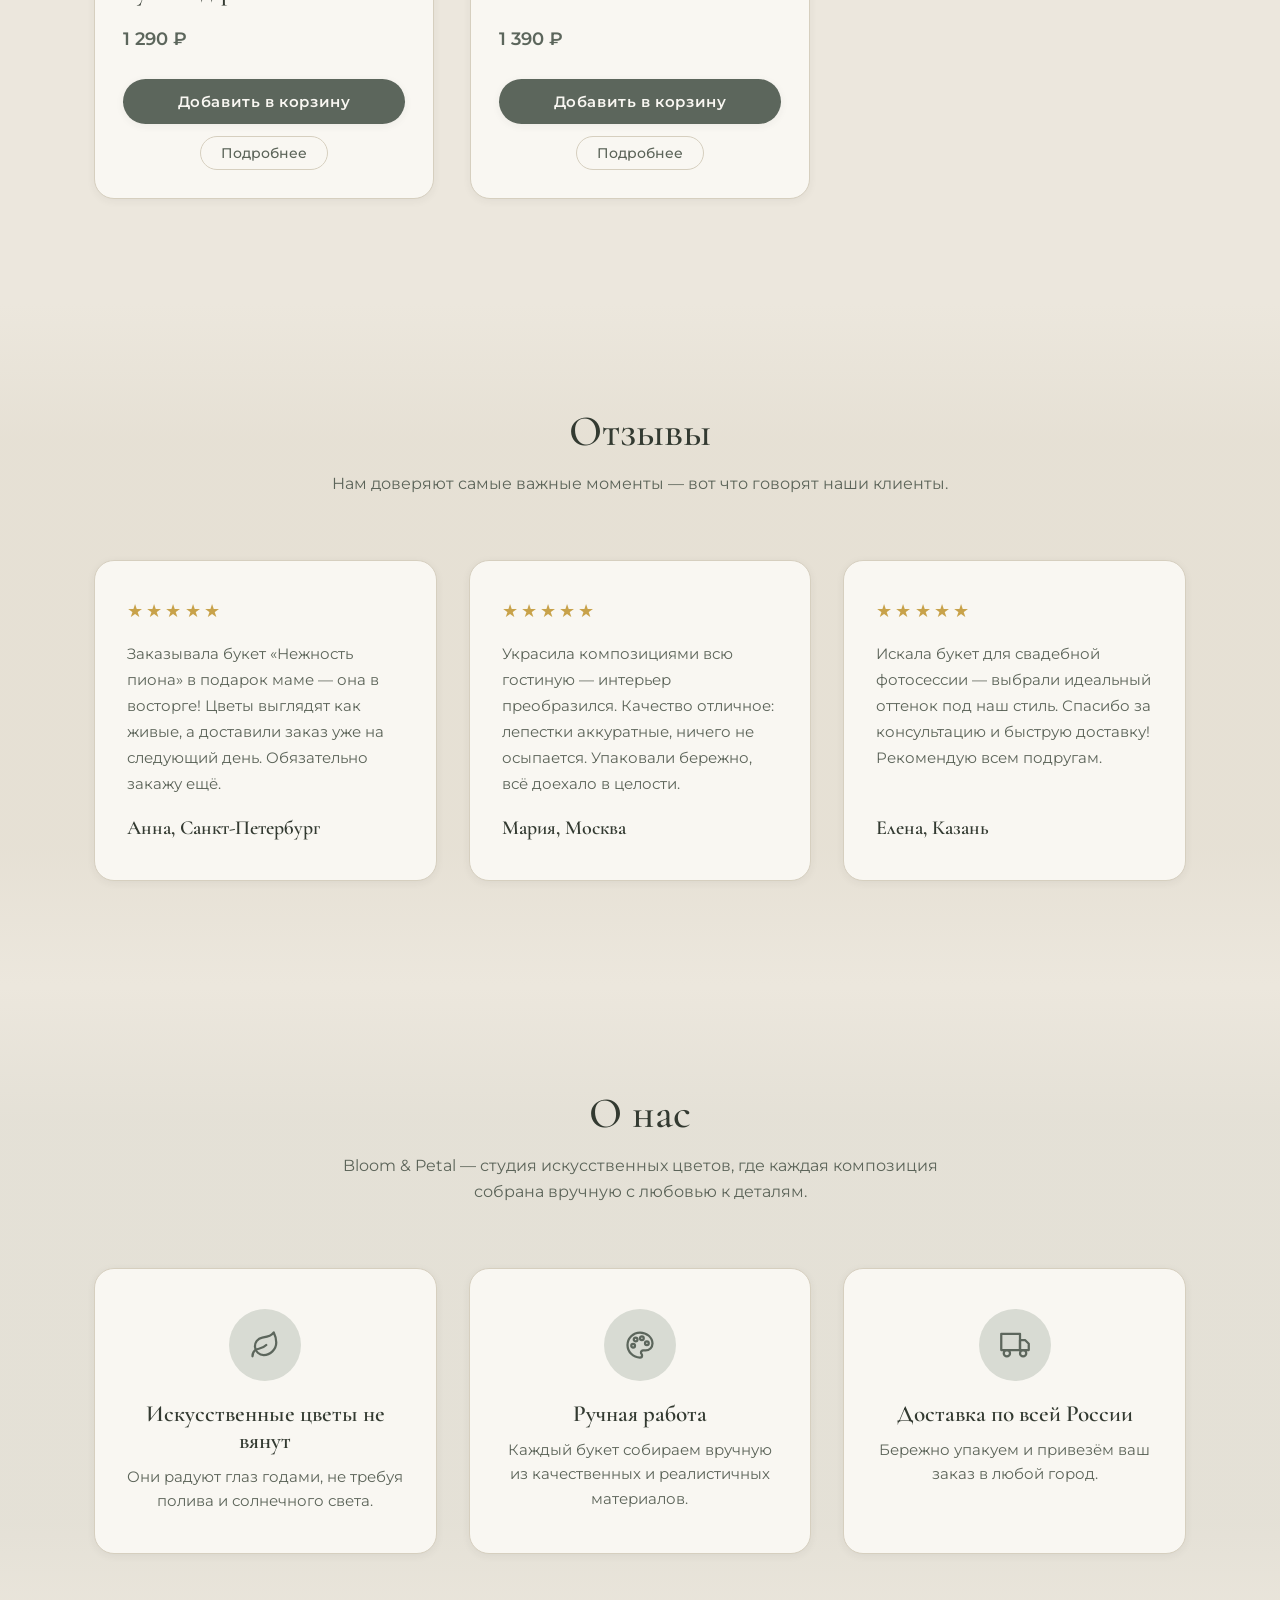
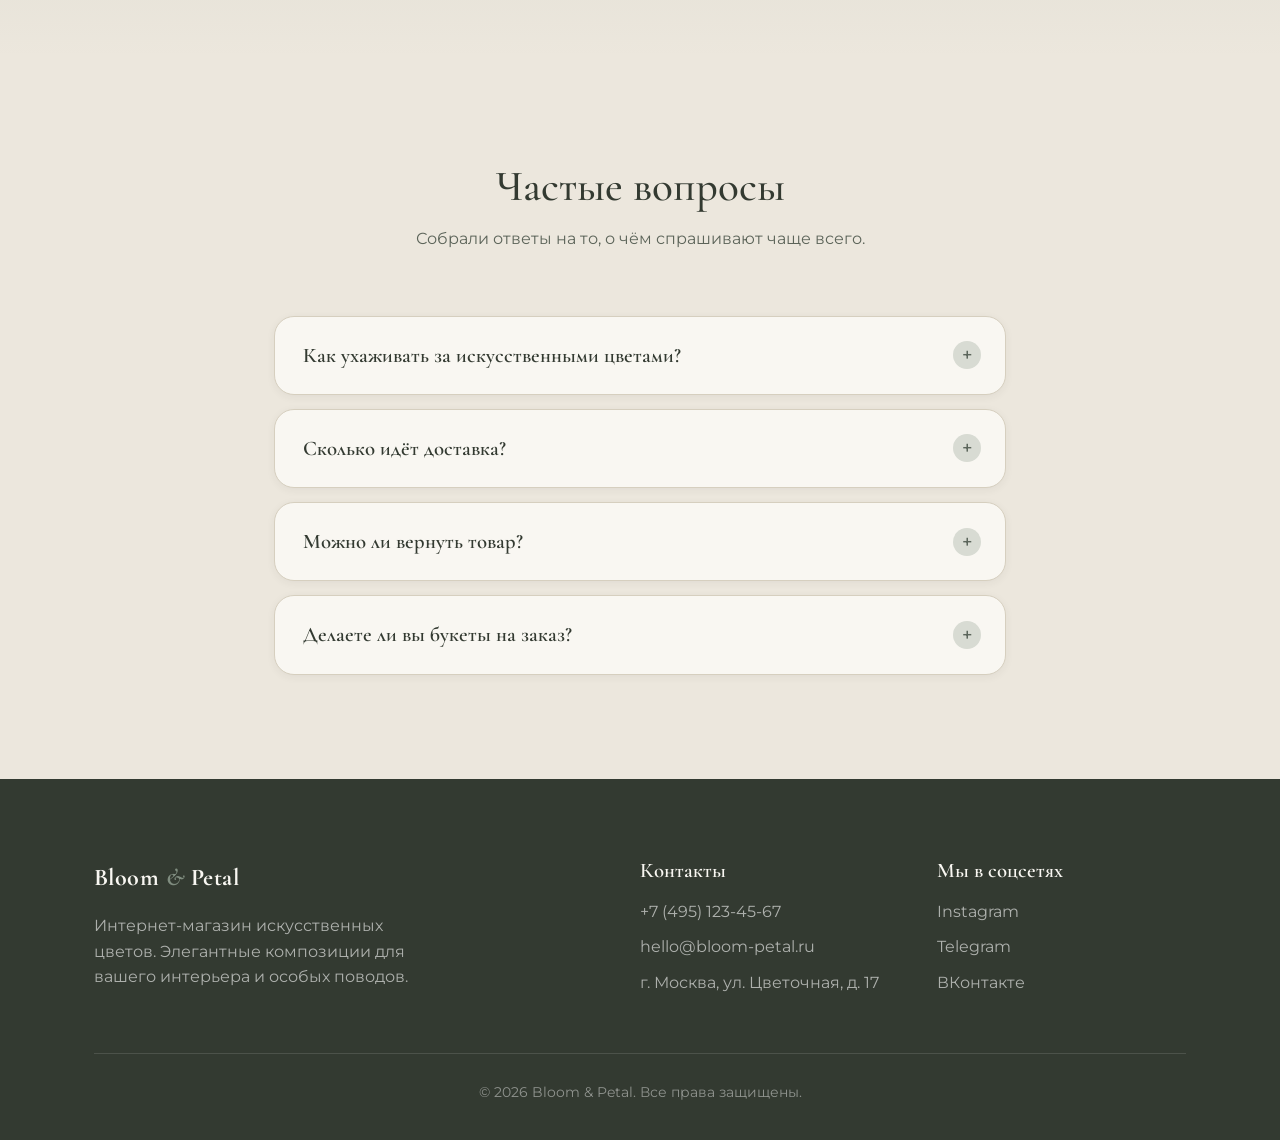
==== commit 6e1592d2: "Add reviews, FAQ, hero background, hover effects, SVG icons Co-Authored-By: Claude Code <noreply@ant" ====
--- a/index.html
+++ b/index.html
@@ -20,7 +20,9 @@
         <ul class="nav__list">
           <li><a href="#hero">Главная</a></li>
           <li><a href="#catalog">Каталог</a></li>
+          <li><a href="#reviews">Отзывы</a></li>
           <li><a href="#about">О нас</a></li>
+          <li><a href="#faq">FAQ</a></li>
           <li><a href="#contacts">Контакты</a></li>
         </ul>
       </nav>
@@ -37,11 +39,12 @@
   </header>
 
   <section class="hero" id="hero">
-    <div class="container">
+    <div class="hero__bg" role="img" aria-label="Букет нежно-розовых цветов"></div>
+    <div class="container hero__content">
       <span class="hero__eyebrow">Студия искусственных цветов</span>
       <h1 class="hero__title">Вечная красота, которая <em>не увядает</em></h1>
       <p class="hero__subtitle">Элегантные искусственные цветы для дома и подарков. Минимализм, натуральность и шарм — без ухода и забот.</p>
-      <a href="#catalog" class="btn btn--primary">Смотреть каталог</a>
+      <a href="#catalog" class="btn btn--primary hero__cta">Смотреть каталог</a>
     </div>
   </section>
 
@@ -60,6 +63,38 @@
     </div>
   </section>
 
+  <section class="section section--reviews" id="reviews">
+    <div class="container">
+      <div class="section__header">
+        <h2 class="section__title">Отзывы</h2>
+        <p class="section__subtitle">Нам доверяют самые важные моменты — вот что говорят наши клиенты.</p>
+      </div>
+      <div class="reviews">
+        <figure class="review">
+          <div class="review__stars" aria-label="Оценка: 5 из 5">★★★★★</div>
+          <blockquote class="review__text">
+            <p>Заказывала букет «Нежность пиона» в подарок маме — она в восторге! Цветы выглядят как живые, а доставили заказ уже на следующий день. Обязательно закажу ещё.</p>
+          </blockquote>
+          <figcaption class="review__author">Анна, Санкт-Петербург</figcaption>
+        </figure>
+        <figure class="review">
+          <div class="review__stars" aria-label="Оценка: 5 из 5">★★★★★</div>
+          <blockquote class="review__text">
+            <p>Украсила композициями всю гостиную — интерьер преобразился. Качество отличное: лепестки аккуратные, ничего не осыпается. Упаковали бережно, всё доехало в целости.</p>
+          </blockquote>
+          <figcaption class="review__author">Мария, Москва</figcaption>
+        </figure>
+        <figure class="review">
+          <div class="review__stars" aria-label="Оценка: 5 из 5">★★★★★</div>
+          <blockquote class="review__text">
+            <p>Искала букет для свадебной фотосессии — выбрали идеальный оттенок под наш стиль. Спасибо за консультацию и быструю доставку! Рекомендую всем подругам.</p>
+          </blockquote>
+          <figcaption class="review__author">Елена, Казань</figcaption>
+        </figure>
+      </div>
+    </div>
+  </section>
+
   <section class="section section--about" id="about">
     <div class="container">
       <div class="section__header">
@@ -68,21 +103,76 @@
       </div>
       <ul class="benefits">
         <li class="benefit">
-          <span class="benefit__icon">🌿</span>
+          <span class="benefit__icon" aria-hidden="true">
+            <svg width="30" height="30" viewBox="0 0 24 24" fill="none" stroke="currentColor" stroke-width="1.8" stroke-linecap="round" stroke-linejoin="round">
+              <path d="M11 20A7 7 0 0 1 9.8 6.1C15.5 5 17 4.48 19 2c1 2 2 4.18 2 8 0 5.5-4.78 10-10 10Z"></path>
+              <path d="M2 21c0-3 1.85-5.36 5.08-6C9.5 14.52 12 13 13 12"></path>
+            </svg>
+          </span>
           <h3 class="benefit__title">Искусственные цветы не вянут</h3>
           <p class="benefit__text">Они радуют глаз годами, не требуя полива и солнечного света.</p>
         </li>
         <li class="benefit">
-          <span class="benefit__icon">🎨</span>
+          <span class="benefit__icon" aria-hidden="true">
+            <svg width="30" height="30" viewBox="0 0 24 24" fill="none" stroke="currentColor" stroke-width="1.8" stroke-linecap="round" stroke-linejoin="round">
+              <circle cx="13.5" cy="6.5" r="1.5"></circle>
+              <circle cx="17.5" cy="10.5" r="1.5"></circle>
+              <circle cx="8.5" cy="7.5" r="1.5"></circle>
+              <circle cx="6.5" cy="12.5" r="1.5"></circle>
+              <path d="M12 2C6.5 2 2 6.5 2 12s4.5 10 10 10c.926 0 1.648-.746 1.648-1.688 0-.437-.18-.835-.437-1.125-.29-.289-.438-.652-.438-1.125a1.64 1.64 0 0 1 1.668-1.668h1.996c3.051 0 5.555-2.503 5.555-5.554C21.965 6.012 17.461 2 12 2z"></path>
+            </svg>
+          </span>
           <h3 class="benefit__title">Ручная работа</h3>
           <p class="benefit__text">Каждый букет собираем вручную из качественных и реалистичных материалов.</p>
         </li>
         <li class="benefit">
-          <span class="benefit__icon">🚚</span>
+          <span class="benefit__icon" aria-hidden="true">
+            <svg width="30" height="30" viewBox="0 0 24 24" fill="none" stroke="currentColor" stroke-width="1.8" stroke-linecap="round" stroke-linejoin="round">
+              <rect x="1" y="3" width="15" height="13"></rect>
+              <polygon points="16 8 20 8 23 11 23 16 16 16 16 8"></polygon>
+              <circle cx="5.5" cy="18.5" r="2.5"></circle>
+              <circle cx="18.5" cy="18.5" r="2.5"></circle>
+            </svg>
+          </span>
           <h3 class="benefit__title">Доставка по всей России</h3>
           <p class="benefit__text">Бережно упакуем и привезём ваш заказ в любой город.</p>
         </li>
       </ul>
+    </div>
+  </section>
+
+  <section class="section section--faq" id="faq">
+    <div class="container container--narrow">
+      <div class="section__header">
+        <h2 class="section__title">Частые вопросы</h2>
+        <p class="section__subtitle">Собрали ответы на то, о чём спрашивают чаще всего.</p>
+      </div>
+      <div class="faq">
+        <details class="faq__item">
+          <summary class="faq__question">Как ухаживать за искусственными цветами?</summary>
+          <div class="faq__answer">
+            <p>Уход минимальный: раз в несколько недель смахивайте пыль мягкой кистью или протирайте лепестки сухой салфеткой. Держите композиции подальше от прямых солнечных лучей, чтобы цвета не выгорали.</p>
+          </div>
+        </details>
+        <details class="faq__item">
+          <summary class="faq__question">Сколько идёт доставка?</summary>
+          <div class="faq__answer">
+            <p>По Москве доставляем за 1–2 дня, в другие города России — от 3 до 7 дней в зависимости от региона. Точный срок покажем при оформлении заказа, а трек-номер пришлём сразу после отправки.</p>
+          </div>
+        </details>
+        <details class="faq__item">
+          <summary class="faq__question">Можно ли вернуть товар?</summary>
+          <div class="faq__answer">
+            <p>Да. Если композиция не подошла, её можно вернуть в течение 14 дней в исходном виде и упаковке. При браке или повреждении во время доставки мы бесплатно заменим товар или вернём деньги.</p>
+          </div>
+        </details>
+        <details class="faq__item">
+          <summary class="faq__question">Делаете ли вы букеты на заказ?</summary>
+          <div class="faq__answer">
+            <p>Конечно! Соберём композицию по вашим пожеланиям: подберём оттенки, размер и оформление под интерьер или событие. Напишите нам в Telegram или позвоните — обсудим детали, изготовление занимает 3–5 дней.</p>
+          </div>
+        </details>
+      </div>
     </div>
   </section>
 
--- a/style.css
+++ b/style.css
@@ -132,7 +132,9 @@
 
 .nav__list {
   display: flex;
-  gap: 36px;
+  flex-wrap: wrap;
+  justify-content: center;
+  gap: 28px;
 }
 
 .nav__list a {
@@ -171,8 +173,48 @@
 /* ---------- Hero ---------- */
 
 .hero {
+  position: relative;
+  isolation: isolate;
+  overflow: hidden;
   padding: 160px 0 128px;
   text-align: center;
+}
+
+.hero__bg {
+  position: absolute;
+  inset: 0;
+  z-index: -2;
+  /* Мягкий шалфейный градиент — запасной фон, если изображение не загрузится */
+  background:
+    linear-gradient(160deg, #6d7a6d 0%, #8a9586 45%, #a89f8e 100%);
+}
+
+.hero__bg::before {
+  content: "";
+  position: absolute;
+  inset: 0;
+  background:
+    url("https://images.unsplash.com/photo-1490750967868-88aa4486c946?q=80&w=2070") center / cover no-repeat,
+    linear-gradient(160deg, #5c665c 0%, #7f8c7f 55%, #a89f8e 100%);
+}
+
+.hero__bg::after {
+  content: "";
+  position: absolute;
+  inset: 0;
+  background: rgba(0, 0, 0, 0.4);
+}
+
+/* Если изображение Unsplash недоступно — остаёмся на шалфейном градиенте */
+.hero__bg--fallback::before {
+  background:
+    url("https://placehold.co/600x400/ece7dd/7f8c7f?text=Flowers") center / cover no-repeat,
+    linear-gradient(160deg, #5c665c 0%, #7f8c7f 55%, #a89f8e 100%);
+}
+
+.hero__content {
+  position: relative;
+  z-index: 1;
 }
 
 .hero__eyebrow {
@@ -180,8 +222,9 @@
   margin-bottom: 20px;
   padding: 6px 18px;
   border-radius: 999px;
-  background: var(--accent-soft);
-  color: var(--accent-dark);
+  background: rgba(249, 247, 242, 0.14);
+  border: 1px solid rgba(249, 247, 242, 0.35);
+  color: var(--white);
   font-size: 0.75rem;
   font-weight: 600;
   letter-spacing: 0.16em;
@@ -194,17 +237,33 @@
   letter-spacing: -0.01em;
   max-width: 820px;
   margin: 0 auto 24px;
+  color: var(--white);
+  text-shadow: 0 2px 16px rgba(0, 0, 0, 0.35);
 }
 
 .hero__title em {
-  color: var(--accent);
+  color: #cfd8cb;
 }
 
 .hero__subtitle {
   max-width: 560px;
   margin: 0 auto 48px;
   font-size: 1.05rem;
-  color: var(--text-muted);
+  color: rgba(249, 247, 242, 0.88);
+  text-shadow: 0 1px 8px rgba(0, 0, 0, 0.3);
+}
+
+.hero__cta {
+  background: var(--white);
+  color: var(--text);
+  box-shadow: 0 8px 24px rgba(0, 0, 0, 0.25);
+}
+
+.hero__cta:hover {
+  background: var(--accent-soft);
+  color: var(--accent-dark);
+  transform: translateY(-3px);
+  box-shadow: 0 14px 32px rgba(0, 0, 0, 0.3);
 }
 
 /* ---------- Секции ---------- */
@@ -251,16 +310,26 @@
   overflow: hidden;
   box-shadow: var(--shadow-sm);
   cursor: pointer;
-  transition: transform 0.35s var(--ease), box-shadow 0.35s var(--ease);
+  transition: all 0.3s ease;
 }
 
 .product-card:hover {
-  transform: translateY(-8px);
-  box-shadow: var(--shadow-lg);
+  transform: translateY(-6px);
+  box-shadow: 0 18px 40px rgba(51, 58, 49, 0.16);
+  border-color: var(--accent);
+}
+
+.product-card__image-wrap {
+  overflow: hidden;
 }
 
 .product-card:hover .product-card__image {
-  transform: scale(1.06);
+  transform: scale(1.05);
+}
+
+.product-card:hover .product-card__btn {
+  background: var(--accent);
+  color: var(--white);
 }
 
 .product-card__image {
@@ -268,7 +337,7 @@
   height: 280px;
   object-fit: cover;
   background: var(--bg-soft);
-  transition: transform 0.5s var(--ease);
+  transition: all 0.3s ease;
 }
 
 .product-card__body {
@@ -296,6 +365,35 @@
   margin-top: 16px;
   padding: 13px 24px;
   text-align: center;
+  transition: all 0.3s ease;
+}
+
+/* Кнопка «Подробнее» в карточке товара */
+
+.product-card__details {
+  align-self: center;
+  margin-top: 2px;
+  padding: 8px 20px;
+  border: 1px solid var(--border);
+  border-radius: 999px;
+  background: transparent;
+  color: var(--text-muted);
+  font-family: var(--font-body);
+  font-size: 0.85rem;
+  font-weight: 500;
+  cursor: pointer;
+  transition: all 0.3s ease;
+}
+
+.product-card:hover .product-card__details {
+  border-color: var(--accent-dark);
+  color: var(--accent-dark);
+}
+
+.product-card__details:hover {
+  background: var(--accent-dark);
+  border-color: var(--accent-dark);
+  color: var(--white);
 }
 
 /* ---------- О нас: преимущества ---------- */
@@ -330,7 +428,7 @@
   margin: 0 auto 20px;
   border-radius: 50%;
   background: var(--accent-soft);
-  font-size: 1.9rem;
+  color: var(--accent-dark);
 }
 
 .benefit__title {
@@ -748,17 +846,161 @@
   transform: none;
 }
 
+/* Состояние «Добавлено» важнее hover-эффекта карточки */
+.product-card:hover .product-card__btn--added {
+  background: var(--accent-soft);
+  color: var(--accent-dark);
+}
+
+/* ---------- Отзывы ---------- */
+
+.section--reviews {
+  background: linear-gradient(180deg, transparent, rgba(226, 220, 207, 0.6) 20%, rgba(226, 220, 207, 0.6) 80%, transparent);
+}
+
+.reviews {
+  display: grid;
+  grid-template-columns: repeat(3, 1fr);
+  gap: 32px;
+}
+
+.review {
+  display: flex;
+  flex-direction: column;
+  gap: 16px;
+  background: var(--white);
+  border: 1px solid var(--border);
+  border-radius: var(--radius);
+  padding: 36px 32px;
+  box-shadow: var(--shadow-sm);
+  transition: transform 0.35s var(--ease), box-shadow 0.35s var(--ease);
+}
+
+.review:hover {
+  transform: translateY(-6px);
+  box-shadow: var(--shadow);
+}
+
+.review__stars {
+  color: #c8a24a;
+  font-size: 1.1rem;
+  letter-spacing: 0.18em;
+}
+
+.review__text {
+  flex: 1;
+  color: var(--text-muted);
+  font-size: 0.95rem;
+  line-height: 1.7;
+}
+
+.review__author {
+  font-family: var(--font-heading);
+  font-size: 1.25rem;
+  font-weight: 600;
+  color: var(--text);
+}
+
+/* ---------- FAQ ---------- */
+
+.container--narrow {
+  max-width: 780px;
+}
+
+.faq {
+  display: flex;
+  flex-direction: column;
+  gap: 14px;
+}
+
+.faq__item {
+  background: var(--white);
+  border: 1px solid var(--border);
+  border-radius: var(--radius);
+  box-shadow: var(--shadow-sm);
+  overflow: hidden;
+  transition: border-color 0.25s var(--ease);
+}
+
+.faq__item[open] {
+  border-color: var(--accent);
+}
+
+.faq__question {
+  padding: 22px 56px 22px 28px;
+  position: relative;
+  font-family: var(--font-heading);
+  font-size: 1.3rem;
+  font-weight: 600;
+  color: var(--text);
+  cursor: pointer;
+  list-style: none;
+  user-select: none;
+  transition: color 0.25s var(--ease);
+}
+
+.faq__question::-webkit-details-marker {
+  display: none;
+}
+
+.faq__question::after {
+  content: "+";
+  position: absolute;
+  top: 50%;
+  right: 24px;
+  transform: translateY(-50%);
+  width: 28px;
+  height: 28px;
+  border-radius: 50%;
+  background: var(--accent-soft);
+  color: var(--accent-dark);
+  font-family: var(--font-body);
+  font-size: 1.15rem;
+  font-weight: 500;
+  line-height: 28px;
+  text-align: center;
+  transition: transform 0.3s var(--ease), background 0.3s var(--ease), color 0.3s var(--ease);
+}
+
+.faq__item[open] .faq__question::after {
+  content: "–";
+  background: var(--accent-dark);
+  color: var(--white);
+}
+
+.faq__question:hover {
+  color: var(--accent-dark);
+}
+
+.faq__question:focus-visible {
+  outline: 2px solid var(--accent-dark);
+  outline-offset: -2px;
+  border-radius: var(--radius);
+}
+
+.faq__answer {
+  padding: 0 28px 24px;
+  color: var(--text-muted);
+  font-size: 0.95rem;
+  line-height: 1.7;
+}
+
 /* ---------- Адаптивность ---------- */
 
 /* Планшеты: 2 колонки */
 @media (max-width: 900px) {
   .grid,
-  .benefits {
+  .benefits,
+  .reviews {
     grid-template-columns: repeat(2, 1fr);
   }
 
   .footer__inner {
     grid-template-columns: 1fr;
+  }
+
+  .nav__list {
+    gap: 20px;
   }
 
   .hero {
@@ -773,7 +1015,8 @@
   }
 
   .grid,
-  .benefits {
+  .benefits,
+  .reviews {
     grid-template-columns: 1fr;
   }
 
@@ -796,3 +1039,15 @@
     align-items: center;
   }
 }
+
+/* Уважение к prefers-reduced-motion */
+@media (prefers-reduced-motion: reduce) {
+  * {
+    transition-duration: 0.01ms !important;
+    animation-duration: 0.01ms !important;
+  }
+
+  .product-card:hover .product-card__image {
+    transform: none;
+  }
+}
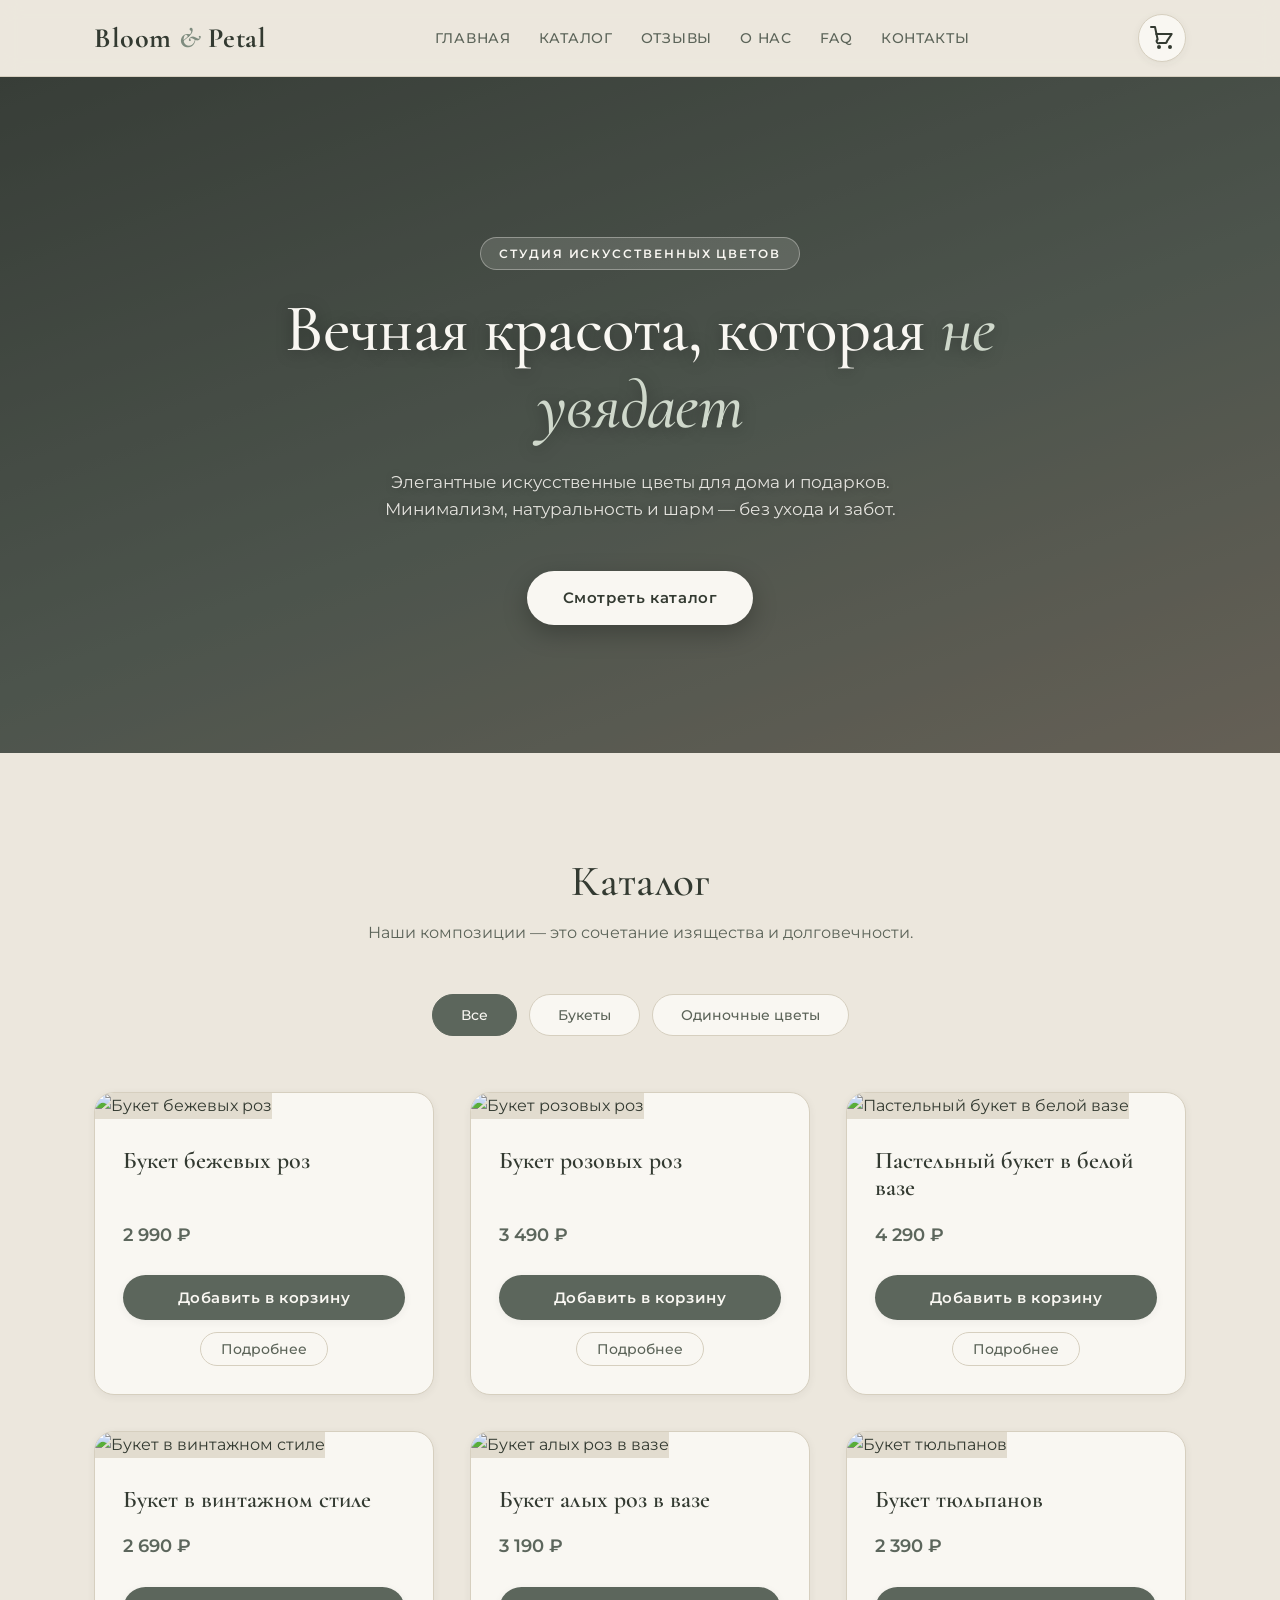
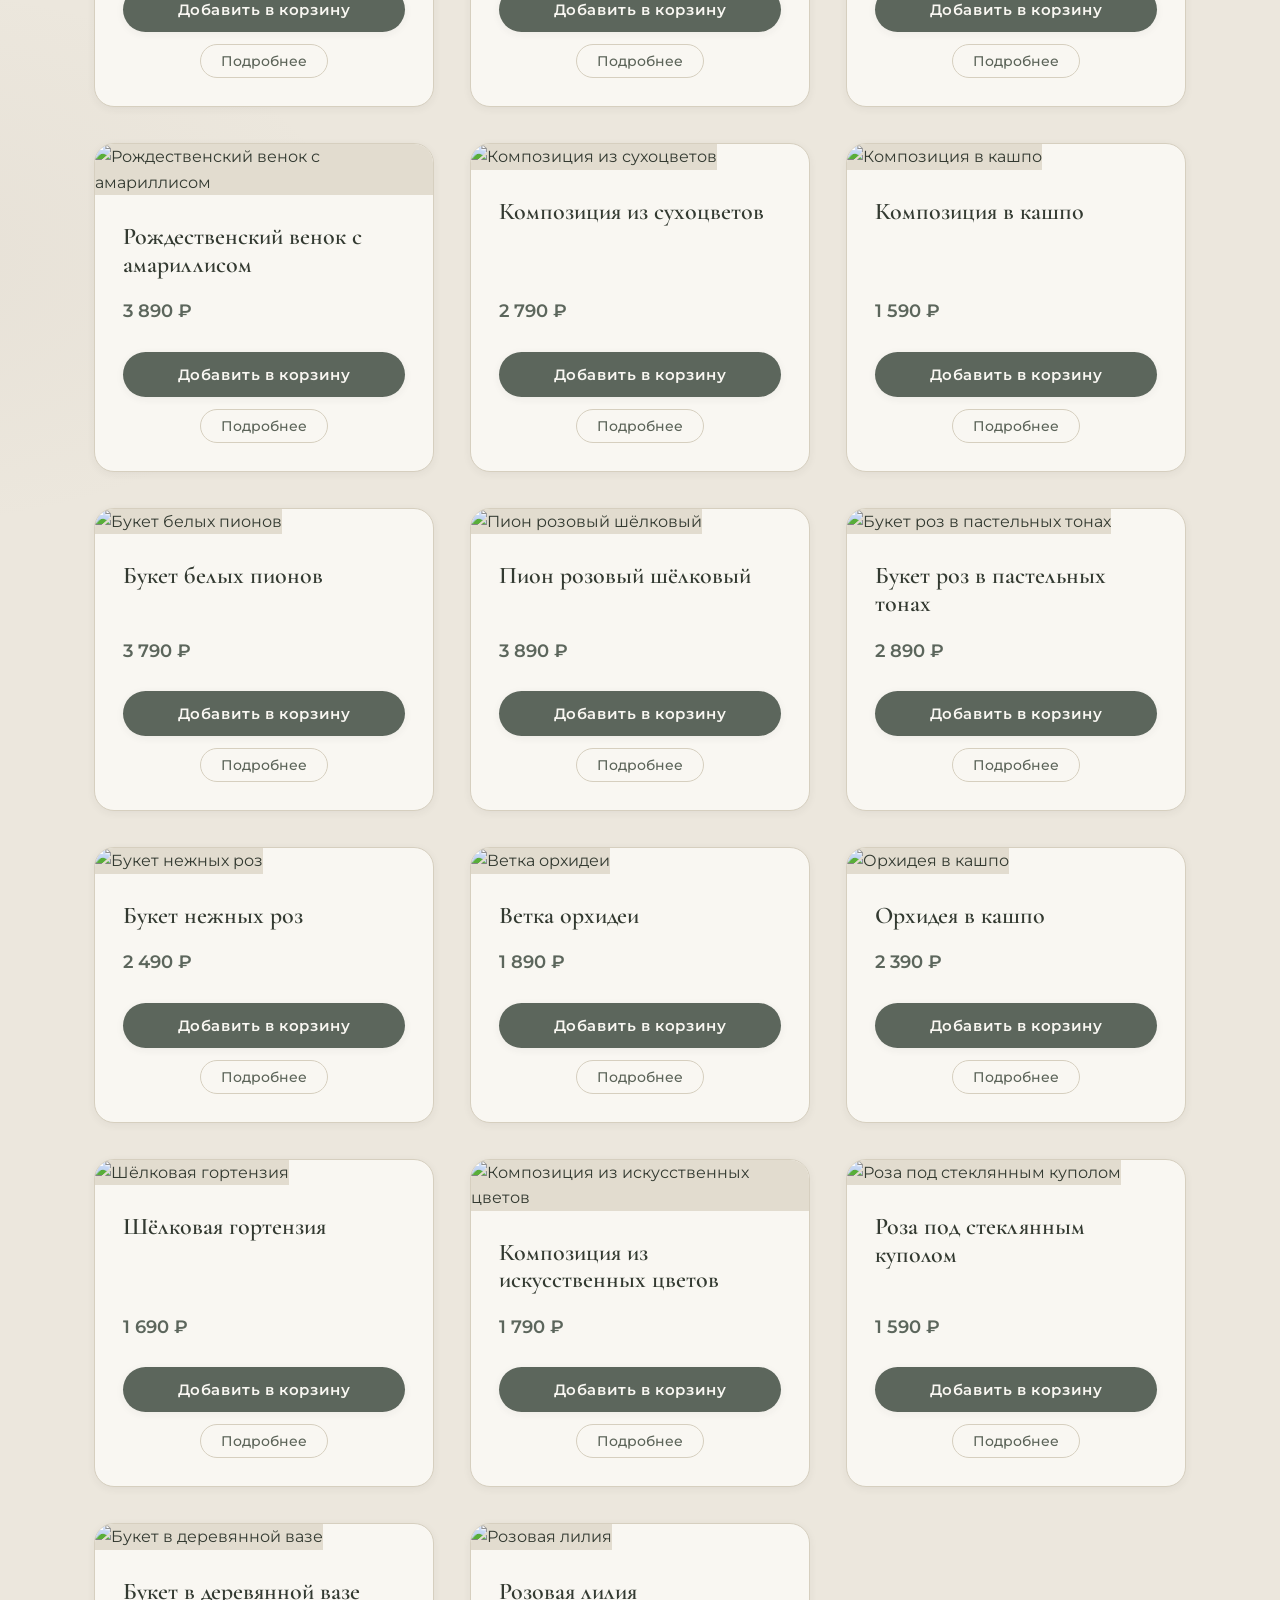
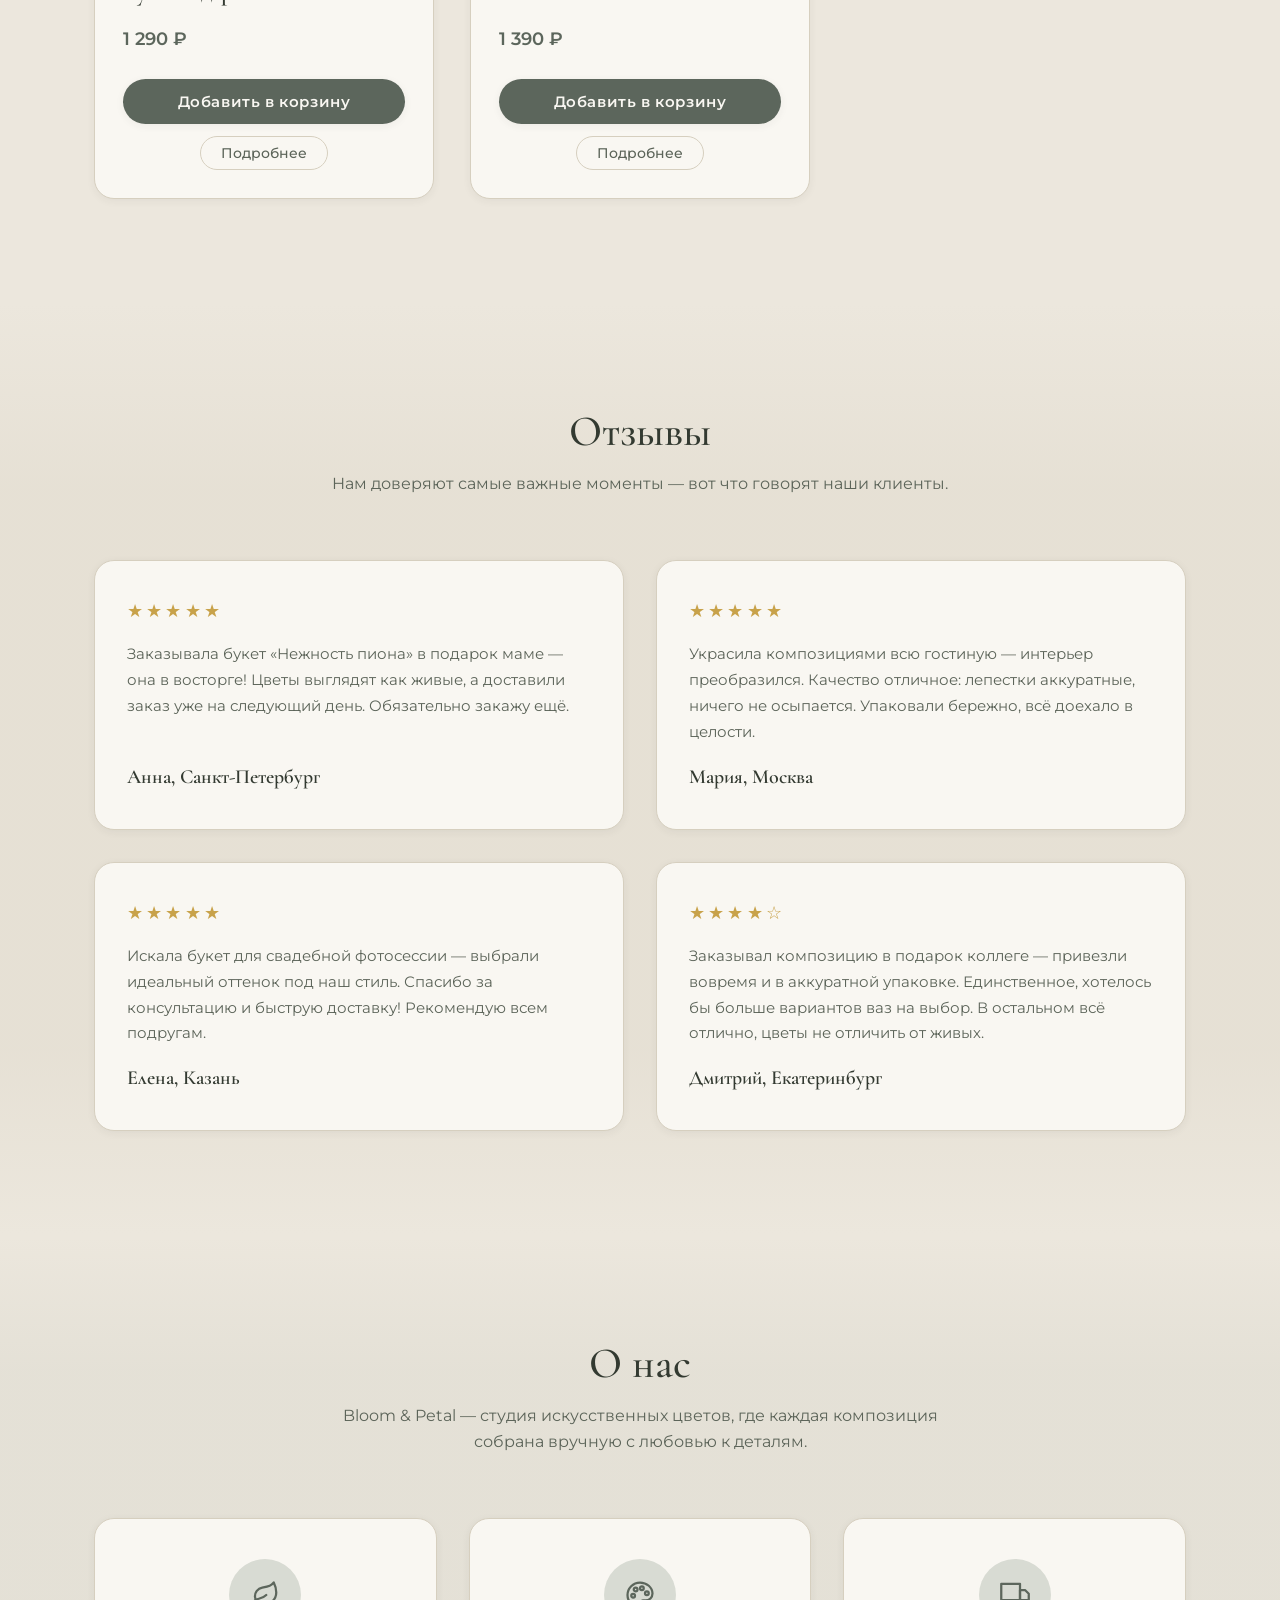
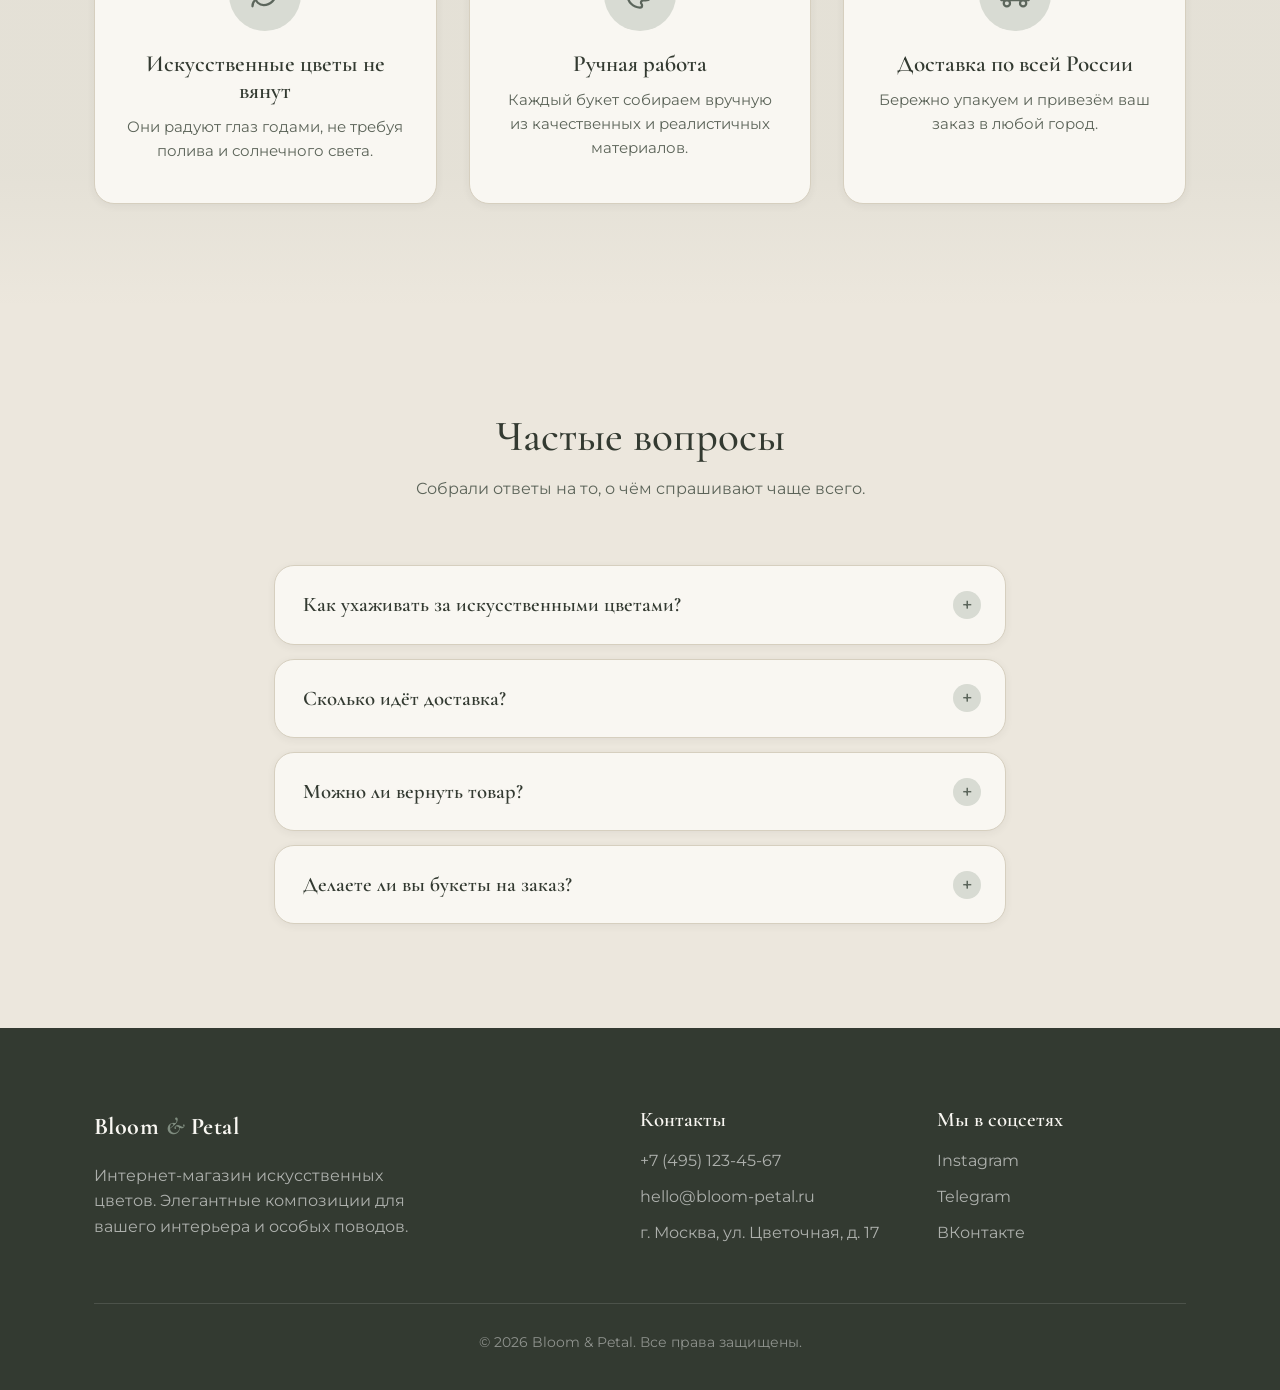
==== commit dc68b1ad: "Final polish: images, reviews, cart check, mobile fix Co-Authored-By: [CC] <noreply@anthropic.com>" ====
--- a/index.html
+++ b/index.html
@@ -5,6 +5,7 @@
   <meta name="viewport" content="width=device-width, initial-scale=1.0">
   <meta name="description" content="Bloom & Petal — интернет-магазин искусственных цветов. Элегантные композиции, которые не вянут.">
   <title>Bloom & Petal — искусственные цветы</title>
+  <link rel="icon" href="data:image/svg+xml,%3Csvg xmlns='http://www.w3.org/2000/svg' viewBox='0 0 32 32'%3E%3Ccircle cx='16' cy='16' r='16' fill='%237f8c7f'/%3E%3Ctext x='16' y='23' font-size='17' text-anchor='middle' fill='%23f9f7f2'%3E%E2%9C%BF%3C/text%3E%3C/svg%3E">
   <link rel="preconnect" href="https://fonts.googleapis.com">
   <link rel="preconnect" href="https://fonts.gstatic.com" crossorigin>
   <link href="https://fonts.googleapis.com/css2?family=Cormorant+Garamond:ital,wght@0,400;0,500;0,600;0,700;1,400;1,600&family=Montserrat:wght@400;500;600&display=swap" rel="stylesheet">
@@ -90,6 +91,13 @@
             <p>Искала букет для свадебной фотосессии — выбрали идеальный оттенок под наш стиль. Спасибо за консультацию и быструю доставку! Рекомендую всем подругам.</p>
           </blockquote>
           <figcaption class="review__author">Елена, Казань</figcaption>
+        </figure>
+        <figure class="review">
+          <div class="review__stars" aria-label="Оценка: 4 из 5">★★★★☆</div>
+          <blockquote class="review__text">
+            <p>Заказывал композицию в подарок коллеге — привезли вовремя и в аккуратной упаковке. Единственное, хотелось бы больше вариантов ваз на выбор. В остальном всё отлично, цветы не отличить от живых.</p>
+          </blockquote>
+          <figcaption class="review__author">Дмитрий, Екатеринбург</figcaption>
         </figure>
       </div>
     </div>
@@ -207,6 +215,7 @@
   </footer>
 
 <script src="cart-store.js"></script>
+<script src="cursor.js"></script>
 <script src="script.js"></script>
 </body>
 </html>
--- a/style.css
+++ b/style.css
@@ -310,12 +310,34 @@
   overflow: hidden;
   box-shadow: var(--shadow-sm);
   cursor: pointer;
-  transition: all 0.3s ease;
+  transition: transform 0.3s ease, box-shadow 0.3s ease, border-color 0.3s ease;
+  /* backwards: до старта карточка скрыта, после — transform свободен для hover */
+  animation: fadeInUp 0.6s var(--ease) backwards;
+}
+
+/* Каскадное появление карточек */
+.product-card:nth-child(1) { animation-delay: 0s; }
+.product-card:nth-child(2) { animation-delay: 0.1s; }
+.product-card:nth-child(3) { animation-delay: 0.2s; }
+.product-card:nth-child(4) { animation-delay: 0.3s; }
+.product-card:nth-child(5) { animation-delay: 0.4s; }
+.product-card:nth-child(6) { animation-delay: 0.5s; }
+.product-card:nth-child(n + 7) { animation-delay: 0.6s; }
+
+@keyframes fadeInUp {
+  from {
+    opacity: 0;
+    transform: translateY(20px);
+  }
+  to {
+    opacity: 1;
+    transform: translateY(0);
+  }
 }
 
 .product-card:hover {
-  transform: translateY(-6px);
-  box-shadow: 0 18px 40px rgba(51, 58, 49, 0.16);
+  transform: translateY(-5px);
+  box-shadow: 0 18px 40px rgba(51, 58, 49, 0.18);
   border-color: var(--accent);
 }
 
@@ -337,7 +359,7 @@
   height: 280px;
   object-fit: cover;
   background: var(--bg-soft);
-  transition: all 0.3s ease;
+  transition: transform 0.3s ease;
 }
 
 .product-card__body {
@@ -860,7 +882,7 @@
 
 .reviews {
   display: grid;
-  grid-template-columns: repeat(3, 1fr);
+  grid-template-columns: repeat(2, 1fr);
   gap: 32px;
 }
 
@@ -874,7 +896,12 @@
   padding: 36px 32px;
   box-shadow: var(--shadow-sm);
   transition: transform 0.35s var(--ease), box-shadow 0.35s var(--ease);
-}
+  animation: fadeInUp 0.6s var(--ease) backwards;
+}
+
+.review:nth-child(2) { animation-delay: 0.12s; }
+.review:nth-child(3) { animation-delay: 0.24s; }
+.review:nth-child(4) { animation-delay: 0.36s; }
 
 .review:hover {
   transform: translateY(-6px);
@@ -985,7 +1012,152 @@
   line-height: 1.7;
 }
 
+/* ---------- Toast-уведомления ---------- */
+
+.toast-container {
+  position: fixed;
+  right: 24px;
+  bottom: 24px;
+  z-index: 200;
+  display: flex;
+  flex-direction: column;
+  align-items: flex-end;
+  gap: 12px;
+  pointer-events: none;
+}
+
+.toast {
+  display: flex;
+  align-items: center;
+  gap: 10px;
+  max-width: 320px;
+  padding: 14px 22px;
+  border-radius: 14px;
+  background: rgba(51, 58, 49, 0.96);
+  color: var(--white);
+  font-size: 0.9rem;
+  font-weight: 500;
+  line-height: 1.4;
+  box-shadow: var(--shadow-lg);
+  opacity: 0;
+  transform: translateY(16px);
+  transition: opacity 0.3s ease, transform 0.3s ease;
+}
+
+.toast--visible {
+  opacity: 1;
+  transform: translateY(0);
+}
+
+.toast__icon {
+  flex-shrink: 0;
+  color: #cfd8cb;
+}
+
+/* ---------- Кастомный курсор ---------- */
+
+/*
+   Класс has-custom-cursor ставит cursor.js — только на устройствах с мышью.
+   Все правила скрытия системного курсора заперты в @media (min-width: 769px),
+   поэтому на мобильных они просто не применяются.
+*/
+@media (min-width: 769px) {
+  html.has-custom-cursor,
+  html.has-custom-cursor * {
+    cursor: none;
+  }
+
+  /* Текст вне кликабельных блоков — обычный I-beam, чтобы не мешать чтению */
+  html.has-custom-cursor :is(p, h1, h2, h3, h4, h5, h6, li, dt, dd, blockquote,
+                              figcaption, label, span, em, strong, small) {
+    cursor: text;
+  }
+
+  /* Внутри кликабельного блока текст ведёт себя как сам блок */
+  html.has-custom-cursor :is(a, button, summary, .product-card, .filter-btn, .cart)
+    :is(p, h1, h2, h3, h4, h5, h6, li, span, em, strong, small, blockquote, figcaption) {
+    cursor: none;
+  }
+
+  /* Поля ввода — всегда текстовый курсор */
+  html.has-custom-cursor :is(input, textarea, select, [contenteditable="true"]) {
+    cursor: text;
+  }
+}
+
+/* Общие стили обоих слоёв курсора */
+.cursor-petal,
+.cursor-dot {
+  position: fixed;
+  top: 0;
+  left: 0;
+  z-index: 9999;
+  pointer-events: none;
+  opacity: 0;
+  will-change: transform;
+  transition: opacity 0.25s ease;
+}
+
+.cursor-petal--visible,
+.cursor-dot--visible {
+  opacity: 1;
+}
+
+.cursor-petal {
+  width: 22px;
+  height: 22px;
+  margin: -11px 0 0 -11px;
+}
+
+/* Лепесток: SVG, чтобы форма читалась на любом фоне */
+.cursor-petal__shape {
+  display: block;
+  width: 100%;
+  height: 100%;
+  fill: var(--accent);
+  fill-opacity: 0.8;
+  stroke: rgba(249, 247, 242, 0.85);
+  stroke-width: 1;
+  transform-origin: center;
+  transform: scale(0.92);
+  transition: transform 0.25s var(--ease), fill 0.25s var(--ease),
+              fill-opacity 0.25s var(--ease), stroke 0.25s var(--ease);
+}
+
+.cursor-petal__vein {
+  fill: none;
+  stroke: rgba(249, 247, 242, 0.6);
+  stroke-width: 0.8;
+  stroke-linecap: round;
+}
+
+/* Кликабельный элемент: лепесток крупнее и контрастнее */
+.cursor-petal--active .cursor-petal__shape {
+  fill: var(--accent-dark);
+  fill-opacity: 1;
+  stroke: rgba(249, 247, 242, 1);
+  transform: scale(1.25);
+}
+
+/* Точка-компаньон: показывает реальную позицию мыши */
+.cursor-dot {
+  width: 6px;
+  height: 6px;
+  margin: -3px 0 0 -3px;
+  border-radius: 50%;
+  background: var(--accent-dark);
+  transition: opacity 0.25s ease;
+}
+
 /* ---------- Адаптивность ---------- */
+
+/* Мобильные (≤768px): кастомный курсор выключен, используется стандартный */
+@media (max-width: 768px) {
+  .cursor-petal,
+  .cursor-dot {
+    display: none;
+  }
+}
 
 /* Планшеты: 2 колонки */
 @media (max-width: 900px) {
@@ -1008,16 +1180,23 @@
   }
 }
 
+/* Телефоны и узкие планшеты (< 768px): одна колонка */
+@media (max-width: 768px) {
+  .grid,
+  .benefits,
+  .reviews {
+    grid-template-columns: 1fr;
+  }
+
+  .product-card__image {
+    height: 240px;
+  }
+}
+
 /* Телефоны: 1 колонка */
 @media (max-width: 600px) {
   .nav {
     display: none;
-  }
-
-  .grid,
-  .benefits,
-  .reviews {
-    grid-template-columns: 1fr;
   }
 
   .hero {
@@ -1038,6 +1217,29 @@
     width: 100%;
     align-items: center;
   }
+
+  /* Toast — на всю ширину экрана с отступами */
+  .toast-container {
+    left: 16px;
+    right: 16px;
+    bottom: 16px;
+    align-items: stretch;
+  }
+
+  .toast {
+    max-width: none;
+  }
+
+  /* Мобильные: убираем только hover-эффекты (на тач-экранах они «залипают»),
+     fade-in при загрузке оставляем — он дешёвый и задаёт ритм появления */
+  .product-card:hover {
+    transform: none;
+  }
+
+  /* На тач-экранах hover «залипает» — не увеличиваем изображение */
+  .product-card:hover .product-card__image {
+    transform: none;
+  }
 }
 
 /* Уважение к prefers-reduced-motion */
@@ -1045,8 +1247,10 @@
   * {
     transition-duration: 0.01ms !important;
     animation-duration: 0.01ms !important;
-  }
-
+    animation-delay: 0ms !important;
+  }
+
+  .product-card:hover,
   .product-card:hover .product-card__image {
     transform: none;
   }
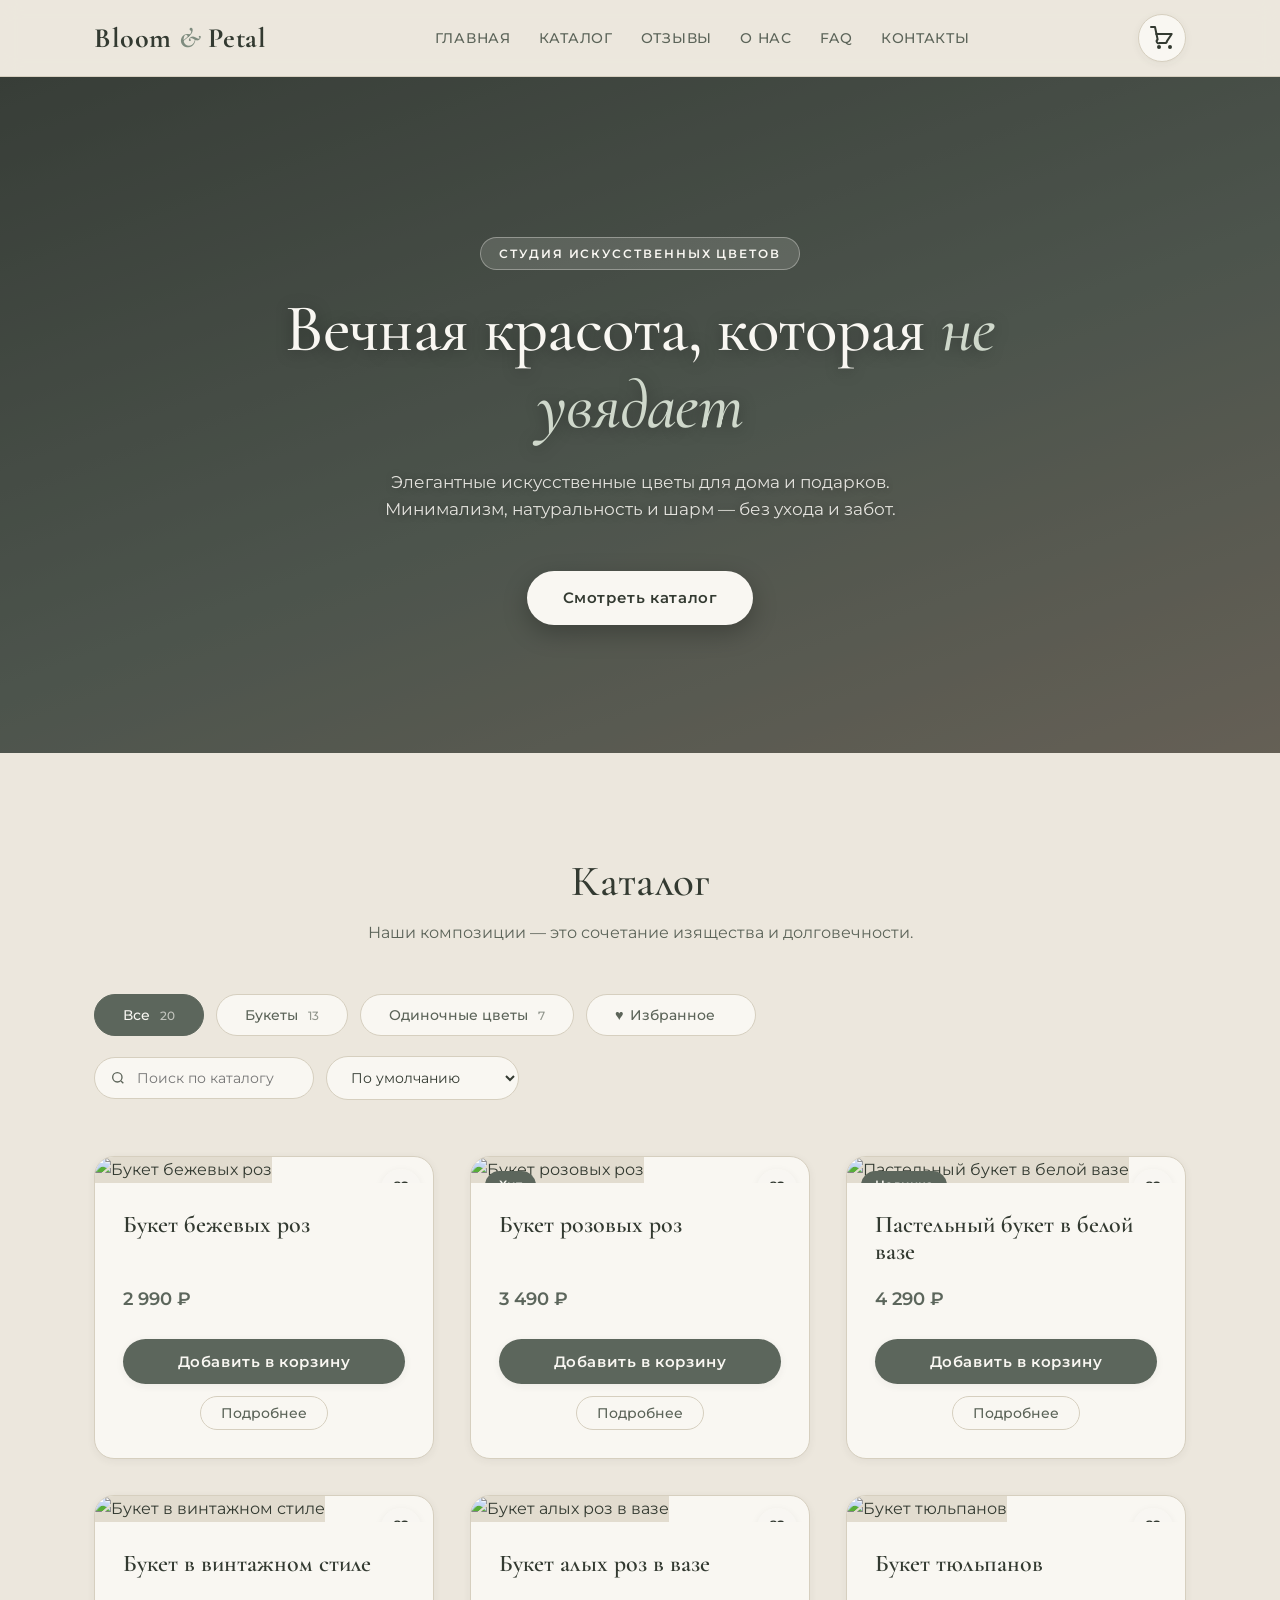
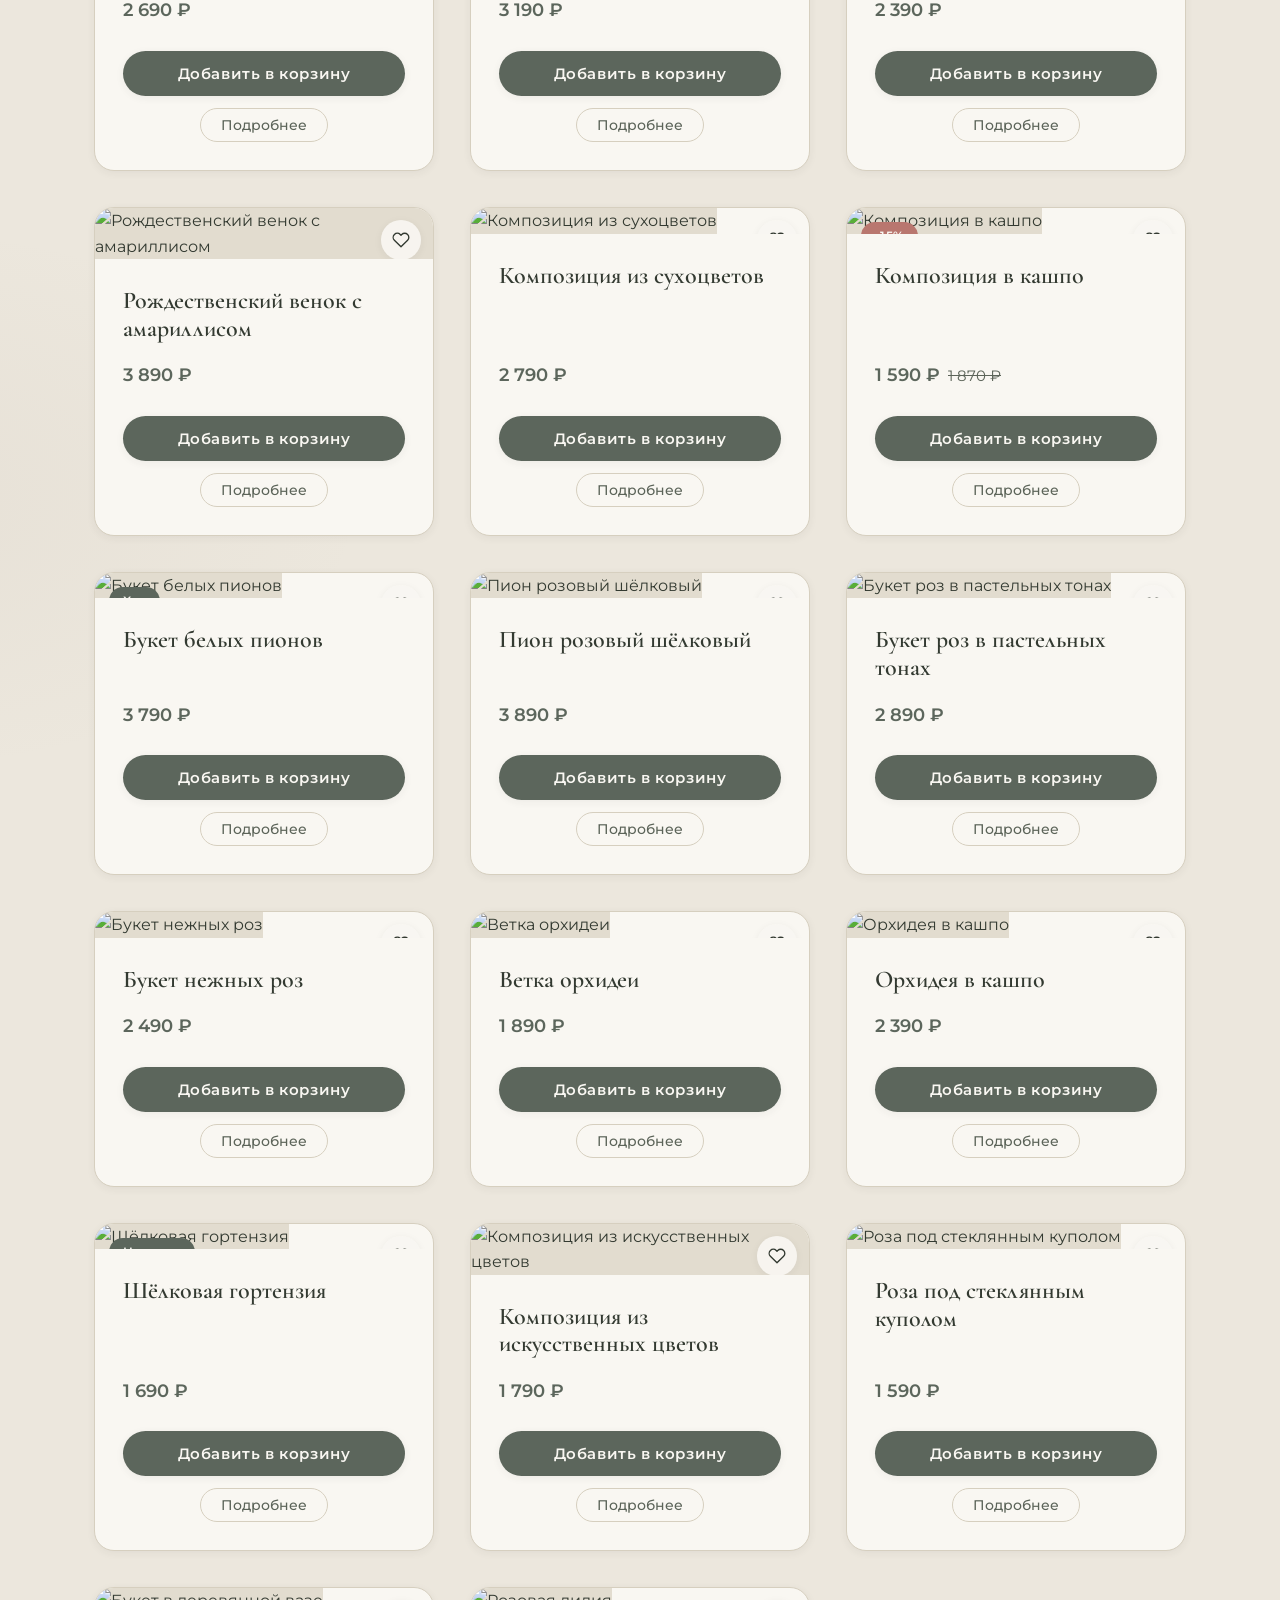
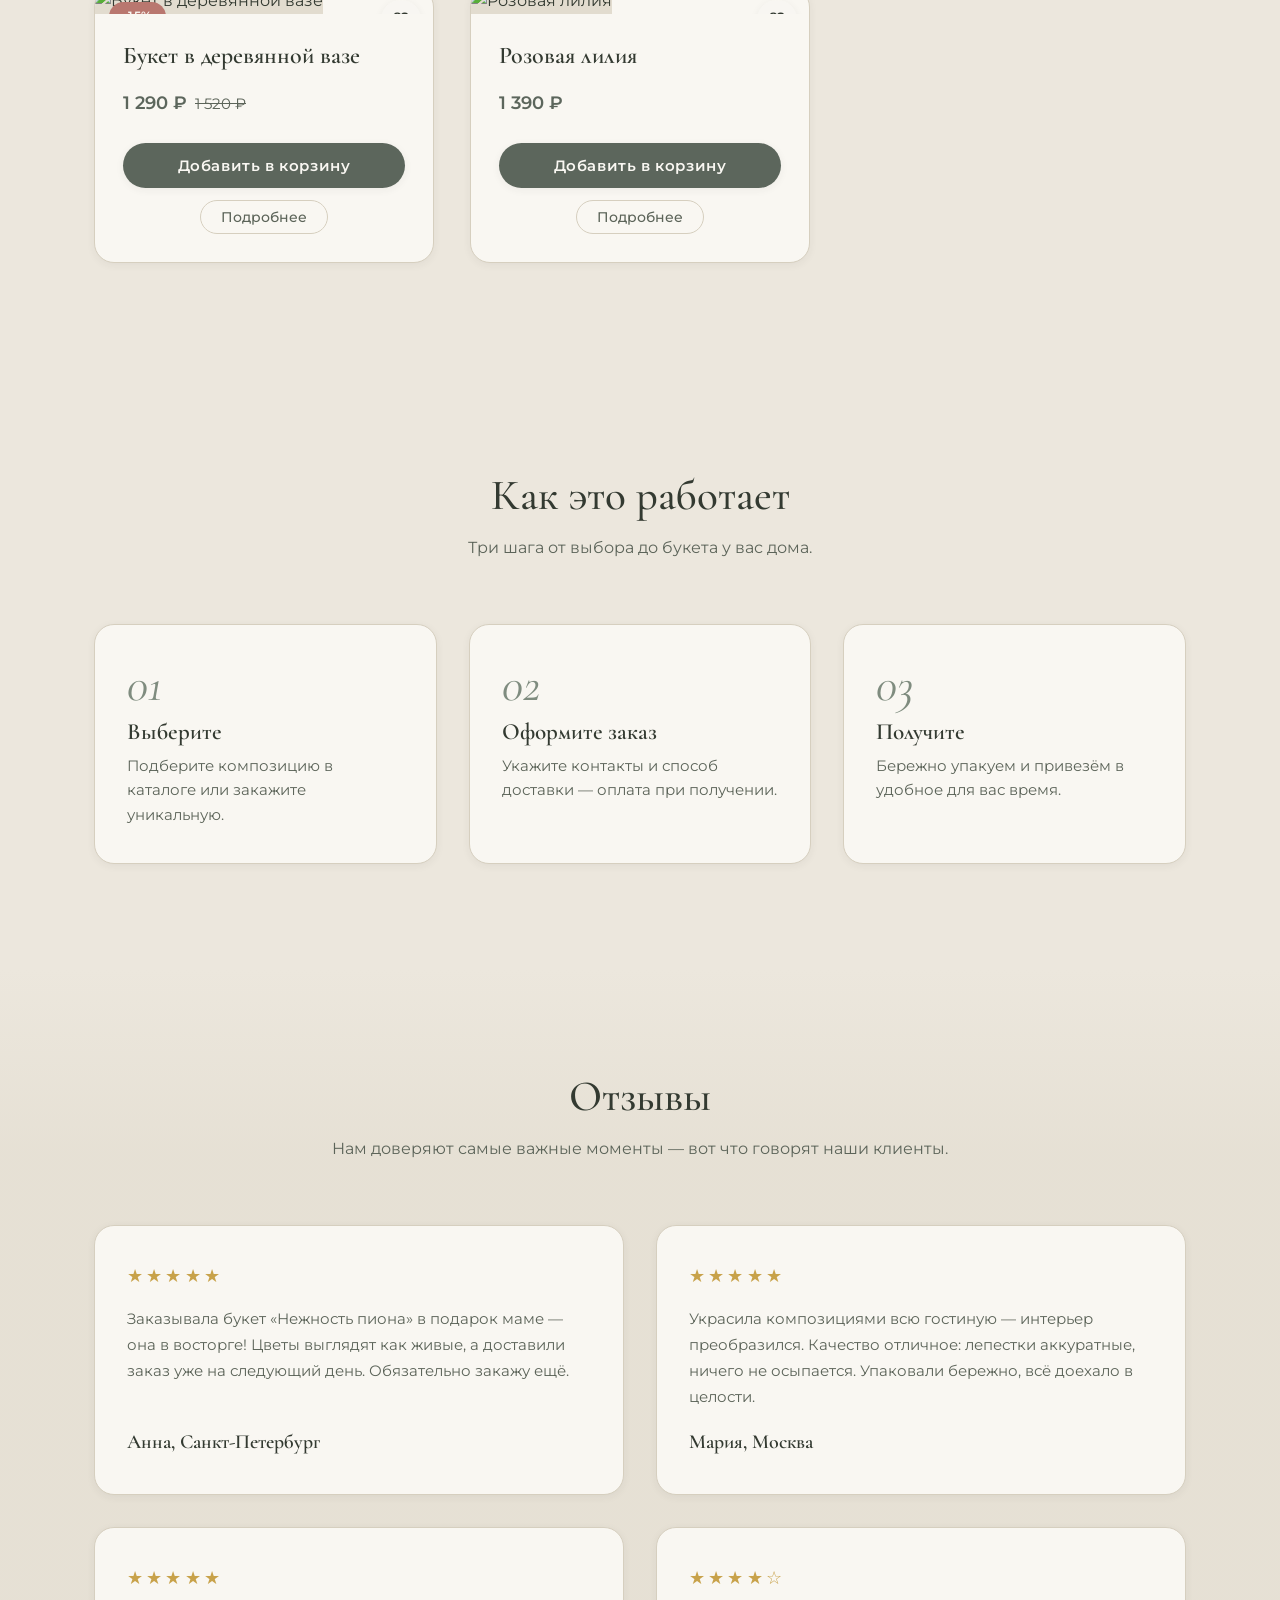
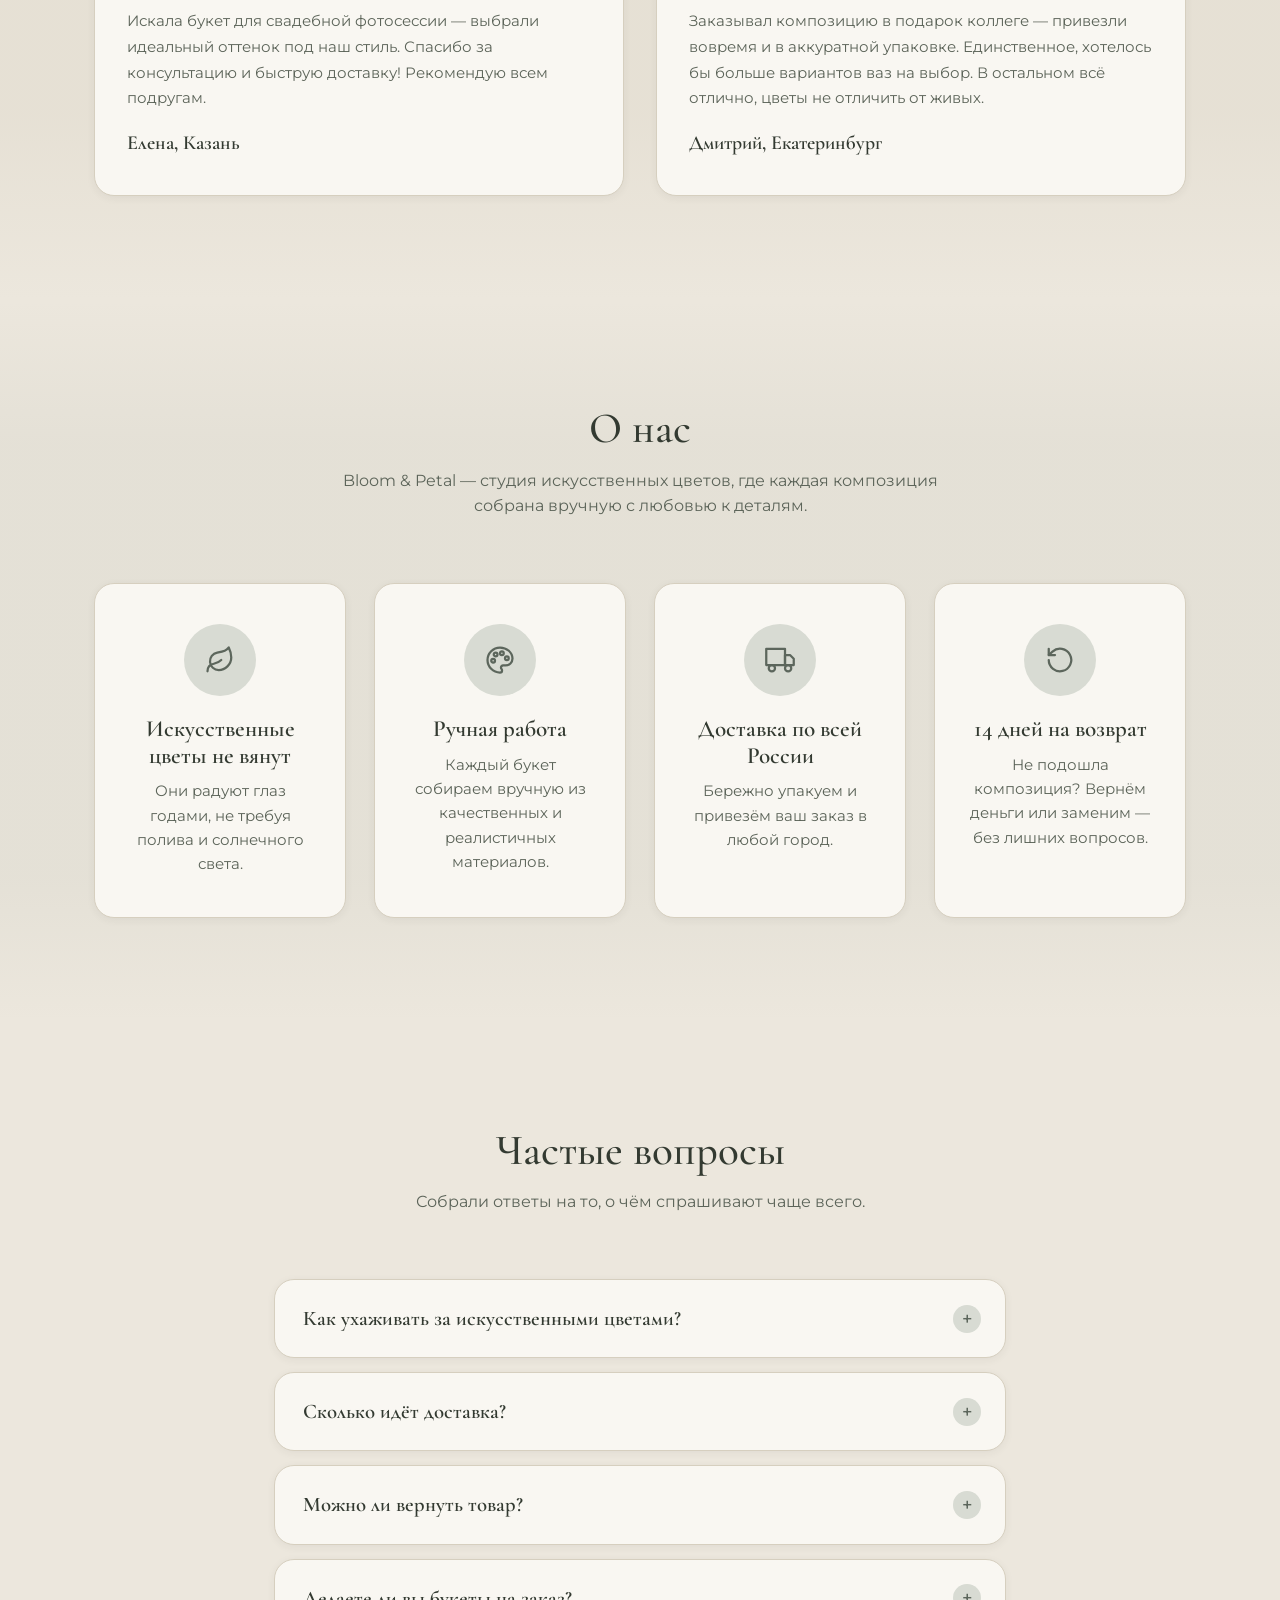
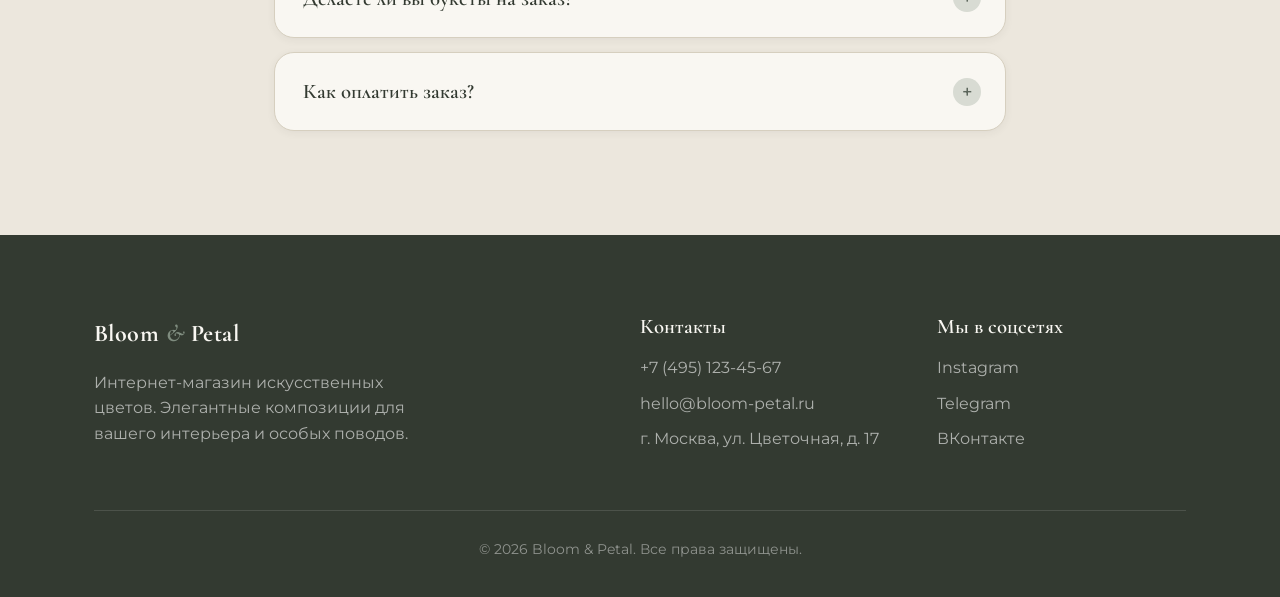
==== commit a0c4ad74: "Integrate improvements from Arena Ported client-side features from the Next.js redesign into the sta" ====
--- a/index.html
+++ b/index.html
@@ -17,7 +17,7 @@
     <div class="container header__inner">
       <a href="#hero" class="logo">Bloom <span>&amp;</span> Petal</a>
 
-      <nav class="nav">
+      <nav class="nav" id="nav">
         <ul class="nav__list">
           <li><a href="#hero">Главная</a></li>
           <li><a href="#catalog">Каталог</a></li>
@@ -28,14 +28,23 @@
         </ul>
       </nav>
 
-      <a href="cart.html" class="cart" aria-label="Корзина">
-        <svg width="24" height="24" viewBox="0 0 24 24" fill="none" stroke="currentColor" stroke-width="2" stroke-linecap="round" stroke-linejoin="round">
-          <circle cx="9" cy="21" r="1"></circle>
-          <circle cx="20" cy="21" r="1"></circle>
-          <path d="M1 1h4l2.64 12.538A2 2 0 0 0 9.64 17h5.36a2 2 0 0 0 1.998-1.873L21.71 8H6"></path>
-        </svg>
-        <span class="cart__badge" id="cart-badge" hidden>0</span>
-      </a>
+      <div class="header__actions">
+        <a href="cart.html" class="cart" aria-label="Корзина">
+          <svg width="24" height="24" viewBox="0 0 24 24" fill="none" stroke="currentColor" stroke-width="2" stroke-linecap="round" stroke-linejoin="round">
+            <circle cx="9" cy="21" r="1"></circle>
+            <circle cx="20" cy="21" r="1"></circle>
+            <path d="M1 1h4l2.64 12.538A2 2 0 0 0 9.64 17h5.36a2 2 0 0 0 1.998-1.873L21.71 8H6"></path>
+          </svg>
+          <span class="cart__badge" id="cart-badge" hidden>0</span>
+        </a>
+
+        <button class="nav-toggle" id="nav-toggle" type="button"
+                aria-label="Открыть меню" aria-expanded="false" aria-controls="nav">
+          <svg width="24" height="24" viewBox="0 0 24 24" fill="none" stroke="currentColor" stroke-width="2" stroke-linecap="round" aria-hidden="true">
+            <path d="M4 7h16M4 12h16M4 17h16"></path>
+          </svg>
+        </button>
+      </div>
     </div>
   </header>
 
@@ -55,12 +64,66 @@
         <h2 class="section__title">Каталог</h2>
         <p class="section__subtitle">Наши композиции — это сочетание изящества и долговечности.</p>
       </div>
-      <div class="filters">
-        <button class="filter-btn active" data-filter="all">Все</button>
-        <button class="filter-btn" data-filter="Букеты">Букеты</button>
-        <button class="filter-btn" data-filter="Одиночные цветы">Одиночные цветы</button>
-      </div>
+      <div class="catalog-toolbar">
+        <div class="filters" role="tablist" aria-label="Категории">
+          <button class="filter-btn active" data-filter="all" role="tab" aria-selected="true">Все <span class="filter-btn__count" data-count="all"></span></button>
+          <button class="filter-btn" data-filter="Букеты" role="tab" aria-selected="false">Букеты <span class="filter-btn__count" data-count="Букеты"></span></button>
+          <button class="filter-btn" data-filter="Одиночные цветы" role="tab" aria-selected="false">Одиночные цветы <span class="filter-btn__count" data-count="Одиночные цветы"></span></button>
+          <button class="filter-btn filter-btn--fav" id="fav-filter" type="button" aria-pressed="false">
+            <span aria-hidden="true">♥</span> Избранное <span class="filter-btn__count" id="fav-count"></span>
+          </button>
+        </div>
+
+        <div class="catalog-controls">
+          <div class="search">
+            <svg class="search__icon" width="16" height="16" viewBox="0 0 24 24" fill="none" stroke="currentColor" stroke-width="2" aria-hidden="true">
+              <circle cx="11" cy="11" r="7"></circle>
+              <path d="m20 20-3.5-3.5"></path>
+            </svg>
+            <input type="search" id="catalog-search" class="search__input" placeholder="Поиск по каталогу" aria-label="Поиск по каталогу">
+          </div>
+
+          <select id="catalog-sort" class="sort-select" aria-label="Сортировка">
+            <option value="default">По умолчанию</option>
+            <option value="asc">Сначала дешевле</option>
+            <option value="desc">Сначала дороже</option>
+          </select>
+        </div>
+      </div>
+
       <div id="product-grid" class="grid"></div>
+
+      <div id="catalog-empty" class="catalog-empty" hidden>
+        <p class="catalog-empty__title">Ничего не найдено</p>
+        <p class="catalog-empty__text" id="catalog-empty-text">Попробуйте изменить запрос или сбросить фильтры.</p>
+        <button class="btn btn--outline" id="catalog-reset" type="button">Сбросить фильтры</button>
+      </div>
+    </div>
+  </section>
+
+  <section class="section section--steps" id="steps">
+    <div class="container">
+      <div class="section__header">
+        <h2 class="section__title">Как это работает</h2>
+        <p class="section__subtitle">Три шага от выбора до букета у вас дома.</p>
+      </div>
+      <div class="steps">
+        <article class="step">
+          <span class="step__num">01</span>
+          <h3 class="step__title">Выберите</h3>
+          <p class="step__text">Подберите композицию в каталоге или закажите уникальную.</p>
+        </article>
+        <article class="step">
+          <span class="step__num">02</span>
+          <h3 class="step__title">Оформите заказ</h3>
+          <p class="step__text">Укажите контакты и способ доставки — оплата при получении.</p>
+        </article>
+        <article class="step">
+          <span class="step__num">03</span>
+          <h3 class="step__title">Получите</h3>
+          <p class="step__text">Бережно упакуем и привезём в удобное для вас время.</p>
+        </article>
+      </div>
     </div>
   </section>
 
@@ -145,6 +208,16 @@
           <h3 class="benefit__title">Доставка по всей России</h3>
           <p class="benefit__text">Бережно упакуем и привезём ваш заказ в любой город.</p>
         </li>
+        <li class="benefit">
+          <span class="benefit__icon" aria-hidden="true">
+            <svg width="30" height="30" viewBox="0 0 24 24" fill="none" stroke="currentColor" stroke-width="1.8" stroke-linecap="round" stroke-linejoin="round">
+              <path d="M3 12a9 9 0 1 0 3-6.7L3 8"></path>
+              <path d="M3 3v5h5"></path>
+            </svg>
+          </span>
+          <h3 class="benefit__title">14 дней на возврат</h3>
+          <p class="benefit__text">Не подошла композиция? Вернём деньги или заменим — без лишних вопросов.</p>
+        </li>
       </ul>
     </div>
   </section>
@@ -178,6 +251,12 @@
           <summary class="faq__question">Делаете ли вы букеты на заказ?</summary>
           <div class="faq__answer">
             <p>Конечно! Соберём композицию по вашим пожеланиям: подберём оттенки, размер и оформление под интерьер или событие. Напишите нам в Telegram или позвоните — обсудим детали, изготовление занимает 3–5 дней.</p>
+          </div>
+        </details>
+        <details class="faq__item">
+          <summary class="faq__question">Как оплатить заказ?</summary>
+          <div class="faq__answer">
+            <p>Оплата при получении — наличными или картой курьеру, а также при самовывозе. Предоплата не требуется, кроме индивидуальных заказов.</p>
           </div>
         </details>
       </div>
--- a/style.css
+++ b/style.css
@@ -170,6 +170,33 @@
   transform: translateY(-2px);
 }
 
+.header__actions {
+  display: flex;
+  align-items: center;
+  gap: 10px;
+}
+
+/* Кнопка мобильного меню */
+
+.nav-toggle {
+  display: none;
+  align-items: center;
+  justify-content: center;
+  width: 48px;
+  height: 48px;
+  border-radius: 50%;
+  border: 1px solid var(--border);
+  background: var(--white);
+  color: var(--text);
+  cursor: pointer;
+  transition: background 0.25s var(--ease), color 0.25s var(--ease);
+}
+
+.nav-toggle:hover {
+  background: var(--accent-dark);
+  color: var(--white);
+}
+
 /* ---------- Hero ---------- */
 
 .hero {
@@ -290,6 +317,144 @@
 
 .section__subtitle {
   color: var(--text-muted);
+}
+
+/* ---------- Панель каталога ---------- */
+
+.catalog-toolbar {
+  display: flex;
+  align-items: center;
+  justify-content: space-between;
+  flex-wrap: wrap;
+  gap: 20px;
+  margin: -16px 0 56px;
+}
+
+.catalog-toolbar .filters {
+  margin: 0;
+  justify-content: flex-start;
+}
+
+.filter-btn__count {
+  margin-left: 6px;
+  font-size: 0.78rem;
+  opacity: 0.65;
+}
+
+.filter-btn--fav {
+  display: inline-flex;
+  align-items: center;
+  gap: 6px;
+}
+
+.filter-btn--fav[aria-pressed="true"] {
+  background: #b9776f;
+  border-color: #b9776f;
+  color: var(--white);
+}
+
+.catalog-controls {
+  display: flex;
+  align-items: center;
+  gap: 12px;
+  flex-wrap: wrap;
+}
+
+.search {
+  position: relative;
+  display: flex;
+  align-items: center;
+}
+
+.search__icon {
+  position: absolute;
+  left: 16px;
+  color: var(--text-muted);
+  pointer-events: none;
+}
+
+.search__input {
+  width: 220px;
+  padding: 11px 20px 11px 42px;
+  border: 1px solid var(--border);
+  border-radius: 999px;
+  background: var(--white);
+  color: var(--text);
+  font-family: var(--font-body);
+  font-size: 0.9rem;
+  transition: border-color 0.25s var(--ease), box-shadow 0.25s var(--ease);
+}
+
+.search__input:focus {
+  outline: none;
+  border-color: var(--accent);
+  box-shadow: 0 0 0 3px rgba(127, 140, 127, 0.18);
+}
+
+.sort-select {
+  padding: 11px 20px;
+  border: 1px solid var(--border);
+  border-radius: 999px;
+  background: var(--white);
+  color: var(--text);
+  font-family: var(--font-body);
+  font-size: 0.9rem;
+  cursor: pointer;
+  transition: border-color 0.25s var(--ease);
+}
+
+.sort-select:hover {
+  border-color: var(--accent);
+}
+
+.sort-select:focus {
+  outline: none;
+  border-color: var(--accent);
+  box-shadow: 0 0 0 3px rgba(127, 140, 127, 0.18);
+}
+
+/* Пустой результат фильтрации */
+
+.catalog-empty {
+  padding: 64px 24px;
+  border: 1px dashed var(--border);
+  border-radius: var(--radius);
+  text-align: center;
+}
+
+.catalog-empty[hidden] {
+  display: none;
+}
+
+.catalog-empty__title {
+  font-family: var(--font-heading);
+  font-size: 1.8rem;
+  font-weight: 600;
+  margin-bottom: 8px;
+}
+
+.catalog-empty__text {
+  color: var(--text-muted);
+  font-size: 0.95rem;
+  margin-bottom: 24px;
+}
+
+.btn--outline {
+  padding: 12px 28px;
+  border: 1px solid var(--accent);
+  background: transparent;
+  color: var(--accent-dark);
+  font-family: var(--font-body);
+  font-size: 0.9rem;
+  font-weight: 500;
+  border-radius: 999px;
+  cursor: pointer;
+  transition: background 0.25s var(--ease), color 0.25s var(--ease);
+}
+
+.btn--outline:hover {
+  background: var(--accent);
+  color: var(--white);
 }
 
 /* ---------- Сетка карточек товара ---------- */
@@ -342,7 +507,78 @@
 }
 
 .product-card__image-wrap {
+  position: relative;
   overflow: hidden;
+}
+
+/* Бейдж «Хит» / «Новинка» / «-15%» */
+
+.product-card__badge {
+  position: absolute;
+  top: 14px;
+  left: 14px;
+  z-index: 1;
+  padding: 5px 14px;
+  border-radius: 999px;
+  background: var(--accent-dark);
+  color: var(--white);
+  font-size: 0.72rem;
+  font-weight: 600;
+  letter-spacing: 0.04em;
+}
+
+.product-card__badge--sale {
+  background: #b9776f;
+}
+
+/* Кнопка «В избранное» */
+
+.product-card__fav {
+  position: absolute;
+  top: 12px;
+  right: 12px;
+  z-index: 1;
+  display: flex;
+  align-items: center;
+  justify-content: center;
+  width: 40px;
+  height: 40px;
+  border: none;
+  border-radius: 50%;
+  background: rgba(249, 247, 242, 0.92);
+  color: var(--text);
+  cursor: pointer;
+  box-shadow: var(--shadow-sm);
+  transition: transform 0.25s var(--ease), background 0.25s var(--ease), color 0.25s var(--ease);
+}
+
+.product-card__fav:hover {
+  transform: scale(1.1);
+  color: #b9776f;
+}
+
+.product-card__fav[aria-pressed="true"] {
+  background: #b9776f;
+  color: var(--white);
+}
+
+.product-card__price-row {
+  display: flex;
+  align-items: baseline;
+  gap: 8px;
+  margin-top: auto;
+  padding-top: 8px;
+}
+
+.product-card__price-row .product-card__price {
+  margin: 0;
+  padding: 0;
+}
+
+.product-card__old-price {
+  font-size: 0.95rem;
+  color: var(--text-muted);
+  text-decoration: line-through;
 }
 
 .product-card:hover .product-card__image {
@@ -418,12 +654,54 @@
   color: var(--white);
 }
 
-/* ---------- О нас: преимущества ---------- */
-
-.benefits {
+/* ---------- Как это работает ---------- */
+
+.steps {
   display: grid;
   grid-template-columns: repeat(3, 1fr);
   gap: 32px;
+}
+
+.step {
+  background: var(--white);
+  border: 1px solid var(--border);
+  border-radius: var(--radius);
+  padding: 36px 32px;
+  box-shadow: var(--shadow-sm);
+  transition: transform 0.35s var(--ease), box-shadow 0.35s var(--ease);
+}
+
+.step:hover {
+  transform: translateY(-5px);
+  box-shadow: var(--shadow);
+}
+
+.step__num {
+  display: block;
+  font-family: var(--font-heading);
+  font-size: 3rem;
+  font-style: italic;
+  line-height: 1;
+  color: var(--accent);
+}
+
+.step__title {
+  font-size: 1.45rem;
+  font-weight: 600;
+  margin: 10px 0 8px;
+}
+
+.step__text {
+  color: var(--text-muted);
+  font-size: 0.95rem;
+}
+
+/* ---------- О нас: преимущества ---------- */
+
+.benefits {
+  display: grid;
+  grid-template-columns: repeat(4, 1fr);
+  gap: 28px;
 }
 
 .benefit {
@@ -594,9 +872,10 @@
   z-index: 1;
   width: 100%;
   max-width: 520px;
+  max-height: calc(100vh - 48px);
+  overflow-y: auto;
   background: var(--white);
   border-radius: var(--radius);
-  overflow: hidden;
   box-shadow: var(--shadow-lg);
   animation: modal-in 0.3s var(--ease);
 }
@@ -652,6 +931,83 @@
 .modal__title {
   font-size: 1.8rem;
   font-weight: 600;
+}
+
+.modal__category {
+  font-size: 0.75rem;
+  font-weight: 600;
+  letter-spacing: 0.14em;
+  text-transform: uppercase;
+  color: var(--accent);
+}
+
+.modal__price-row {
+  display: flex;
+  align-items: baseline;
+  gap: 10px;
+}
+
+.modal__price {
+  font-size: 1.35rem;
+  font-weight: 600;
+  color: var(--accent-dark);
+}
+
+.modal__old-price {
+  font-size: 1rem;
+  color: var(--text-muted);
+  text-decoration: line-through;
+}
+
+.modal__old-price[hidden] {
+  display: none;
+}
+
+.modal__actions {
+  display: flex;
+  align-items: center;
+  flex-wrap: wrap;
+  gap: 12px;
+}
+
+.modal__qty {
+  display: inline-flex;
+  align-items: center;
+  gap: 2px;
+  padding: 2px;
+  border: 1px solid var(--border);
+  border-radius: 999px;
+}
+
+.modal__actions .modal__add {
+  flex: 1;
+  min-width: 180px;
+  text-align: center;
+}
+
+.modal__fav {
+  display: flex;
+  align-items: center;
+  justify-content: center;
+  width: 44px;
+  height: 44px;
+  border: 1px solid var(--border);
+  border-radius: 50%;
+  background: var(--white);
+  color: var(--text);
+  cursor: pointer;
+  transition: background 0.25s var(--ease), color 0.25s var(--ease), border-color 0.25s var(--ease);
+}
+
+.modal__fav:hover {
+  border-color: #b9776f;
+  color: #b9776f;
+}
+
+.modal__fav[aria-pressed="true"] {
+  background: #b9776f;
+  border-color: #b9776f;
+  color: var(--white);
 }
 
 .modal__desc {
@@ -1167,6 +1523,10 @@
     grid-template-columns: repeat(2, 1fr);
   }
 
+  .steps {
+    grid-template-columns: 1fr;
+  }
+
   .footer__inner {
     grid-template-columns: 1fr;
   }
@@ -1184,12 +1544,28 @@
 @media (max-width: 768px) {
   .grid,
   .benefits,
-  .reviews {
+  .reviews,
+  .steps {
     grid-template-columns: 1fr;
   }
 
   .product-card__image {
     height: 240px;
+  }
+
+  .catalog-toolbar {
+    flex-direction: column;
+    align-items: stretch;
+  }
+
+  .catalog-controls {
+    flex-direction: column;
+    align-items: stretch;
+  }
+
+  .search__input,
+  .sort-select {
+    width: 100%;
   }
 }
 
@@ -1197,6 +1573,41 @@
 @media (max-width: 600px) {
   .nav {
     display: none;
+  }
+
+  /* Раскрытое мобильное меню */
+  .nav.is-open {
+    display: block;
+    position: absolute;
+    top: 100%;
+    left: 0;
+    right: 0;
+    background: var(--bg);
+    border-bottom: 1px solid var(--border);
+    box-shadow: var(--shadow);
+  }
+
+  .nav.is-open .nav__list {
+    flex-direction: column;
+    gap: 0;
+    padding: 8px 24px 16px;
+  }
+
+  .nav.is-open .nav__list li {
+    border-bottom: 1px solid var(--border);
+  }
+
+  .nav.is-open .nav__list a {
+    display: block;
+    padding: 14px 0;
+  }
+
+  .nav-toggle {
+    display: flex;
+  }
+
+  .header__inner {
+    position: relative;
   }
 
   .hero {
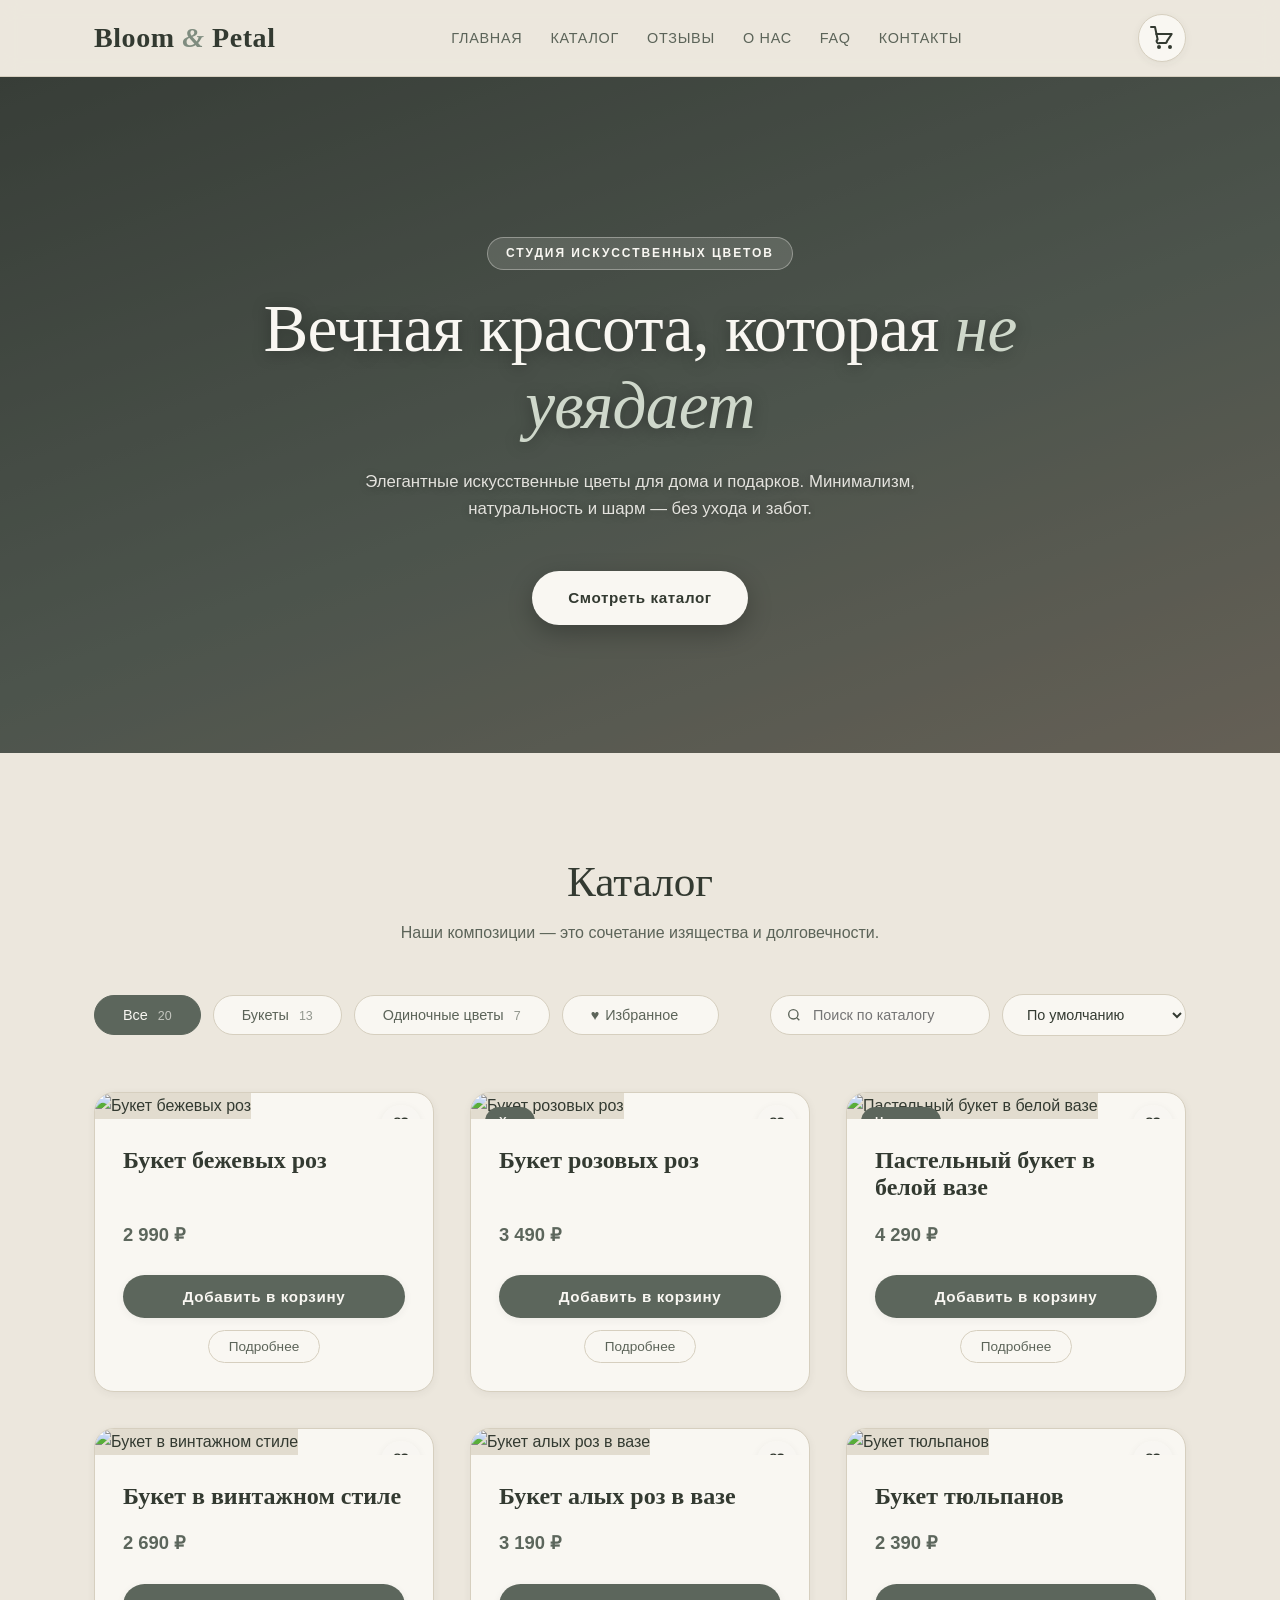
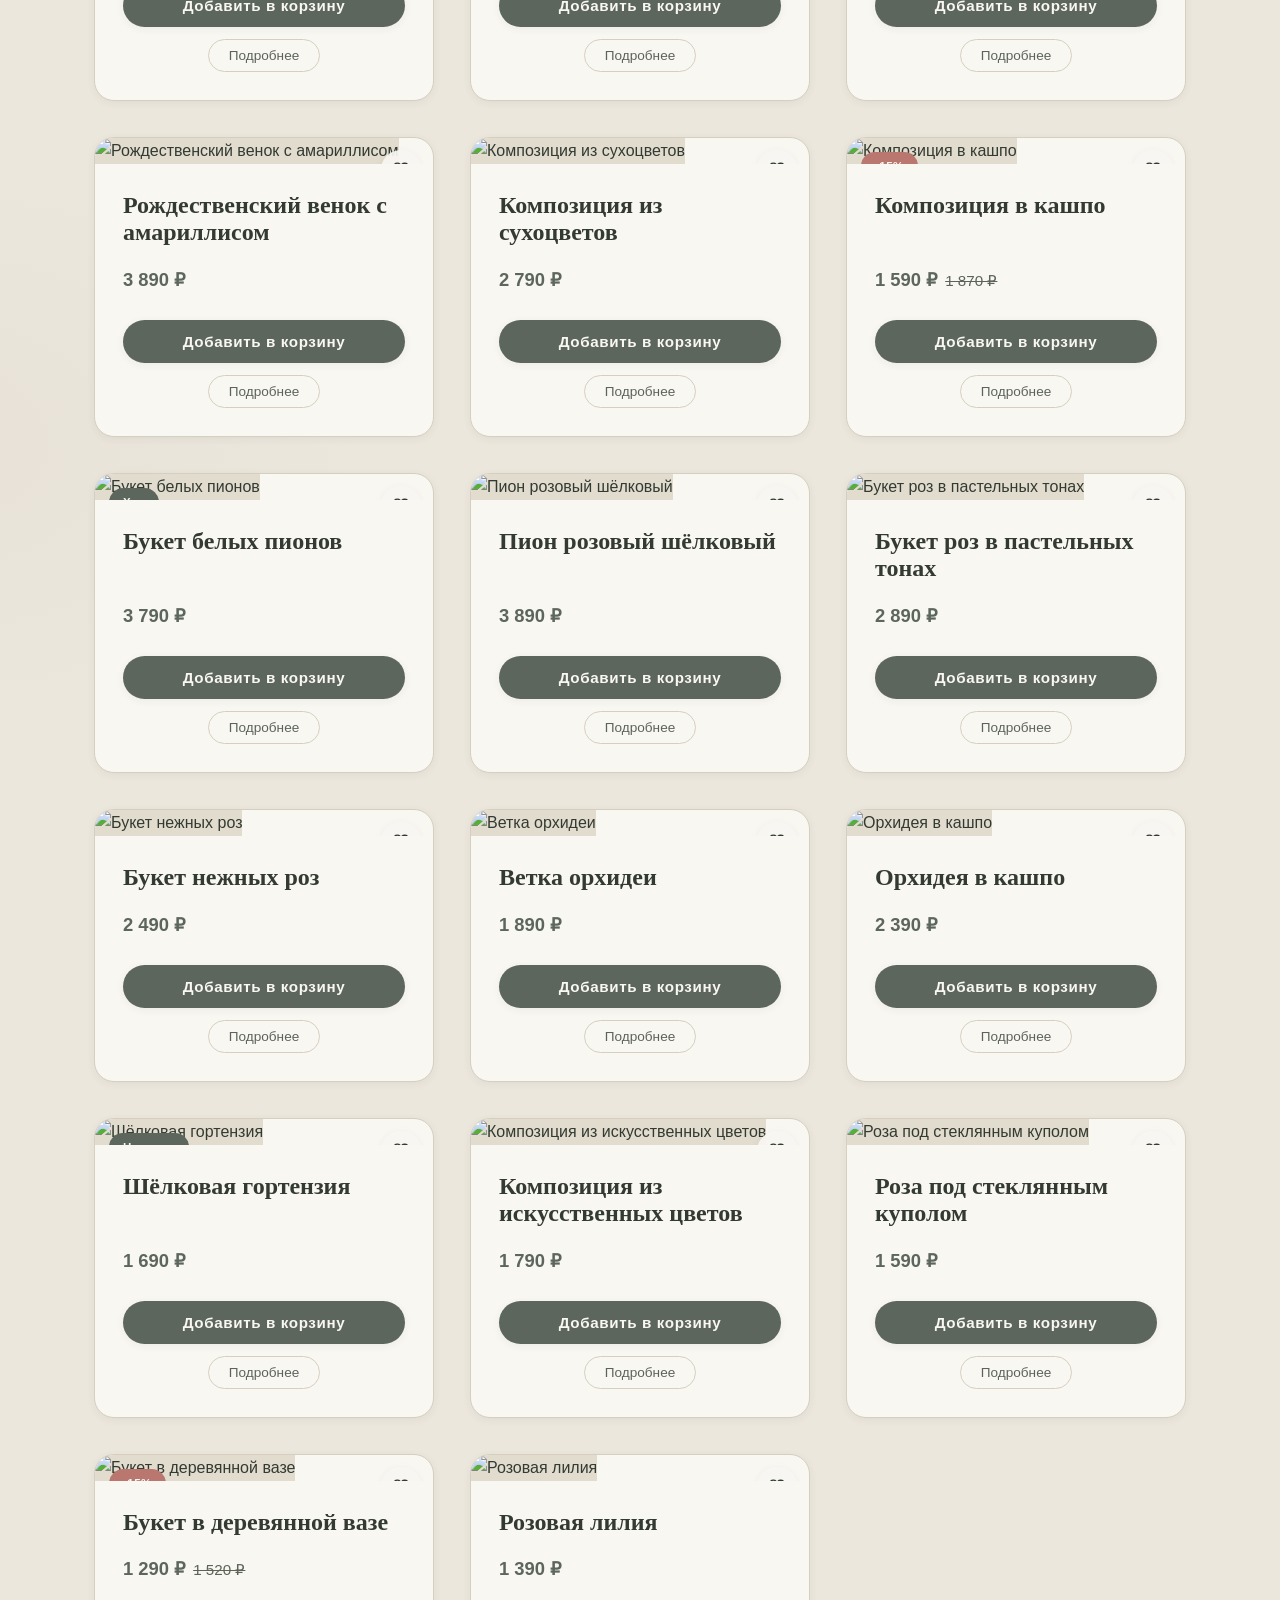
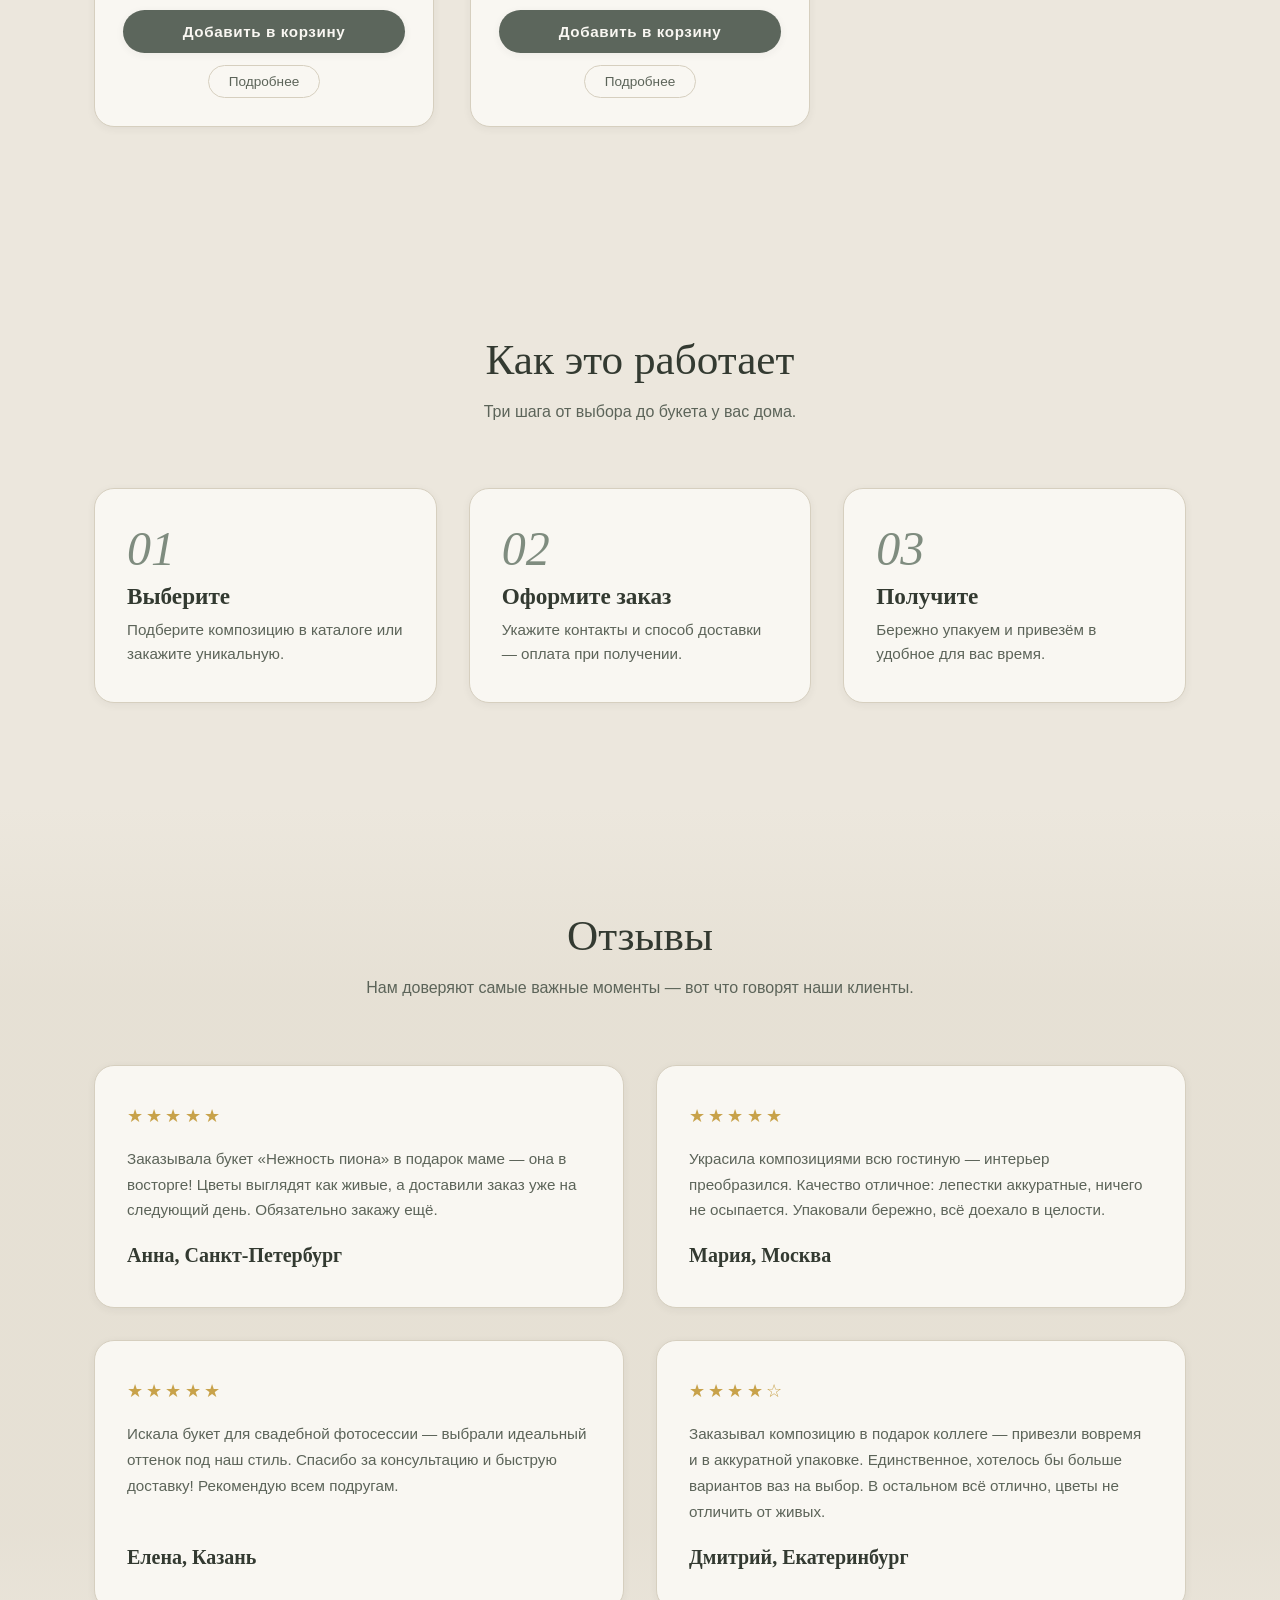
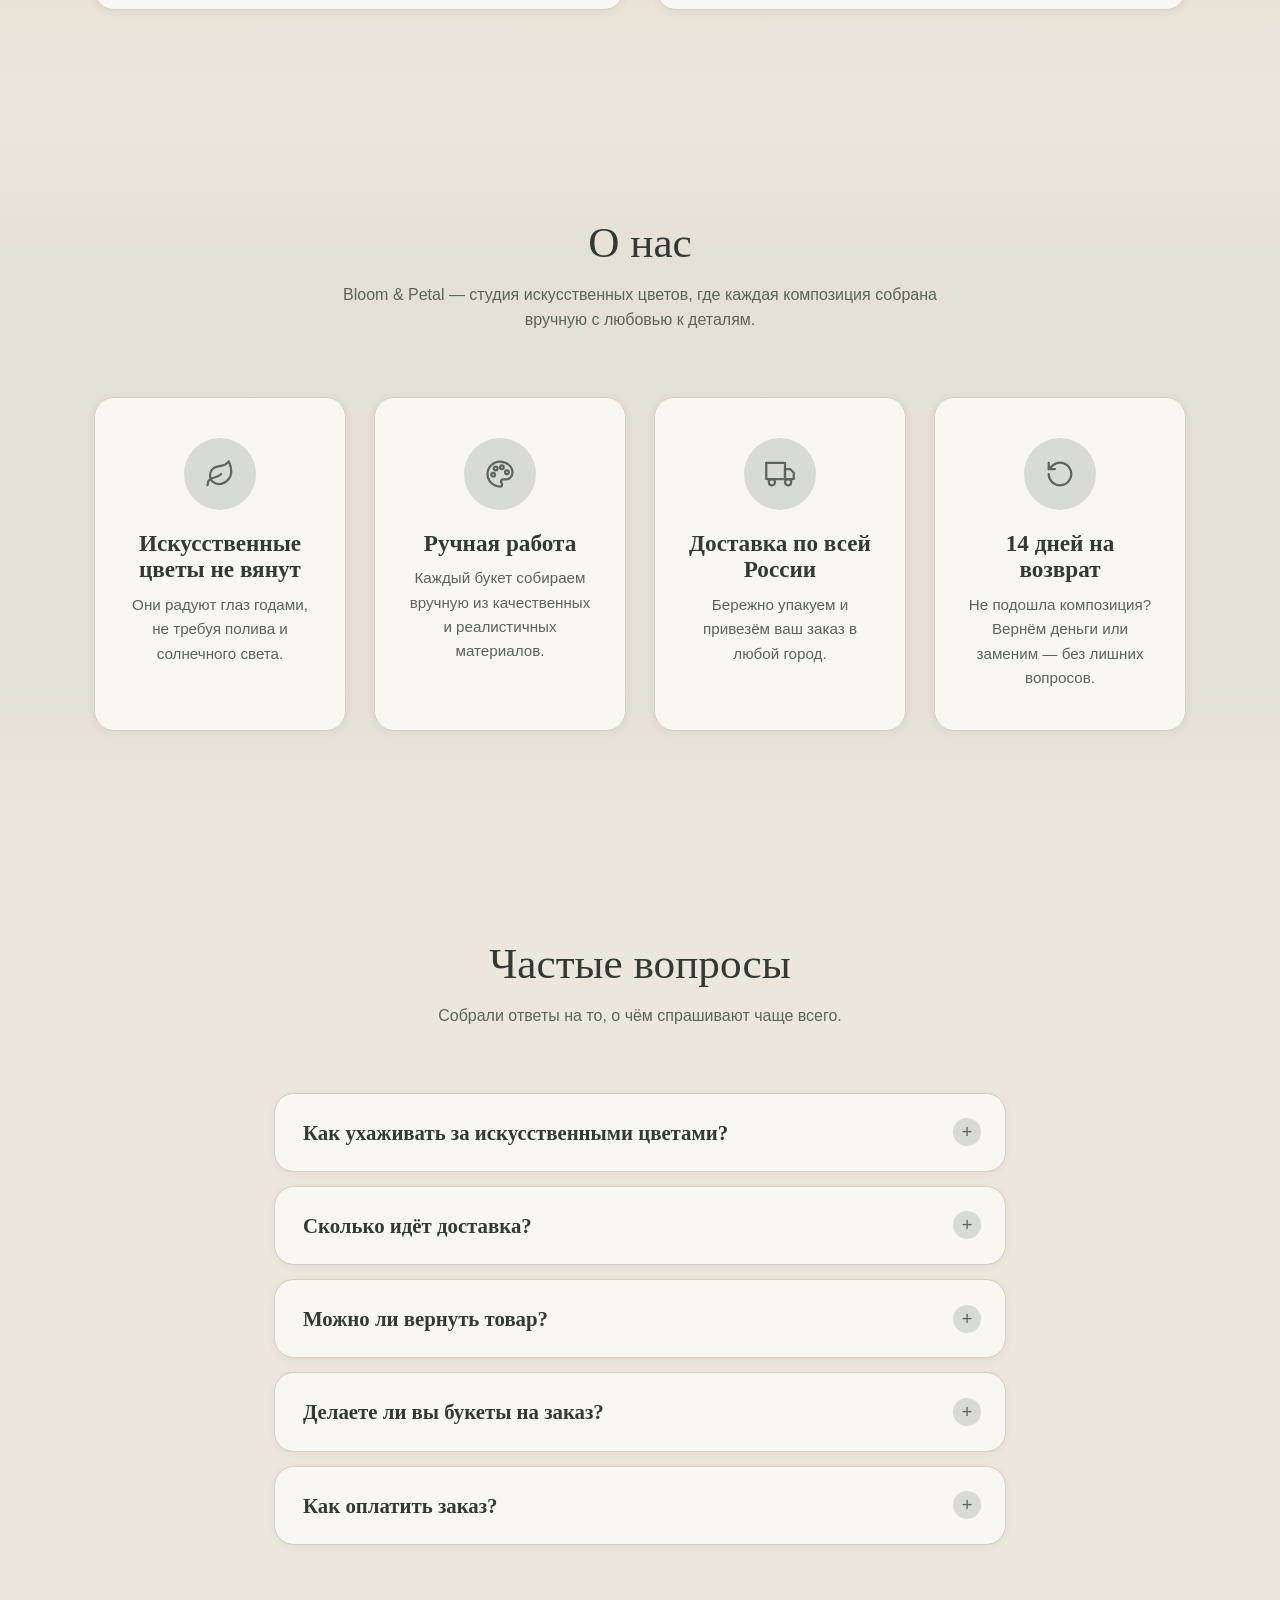
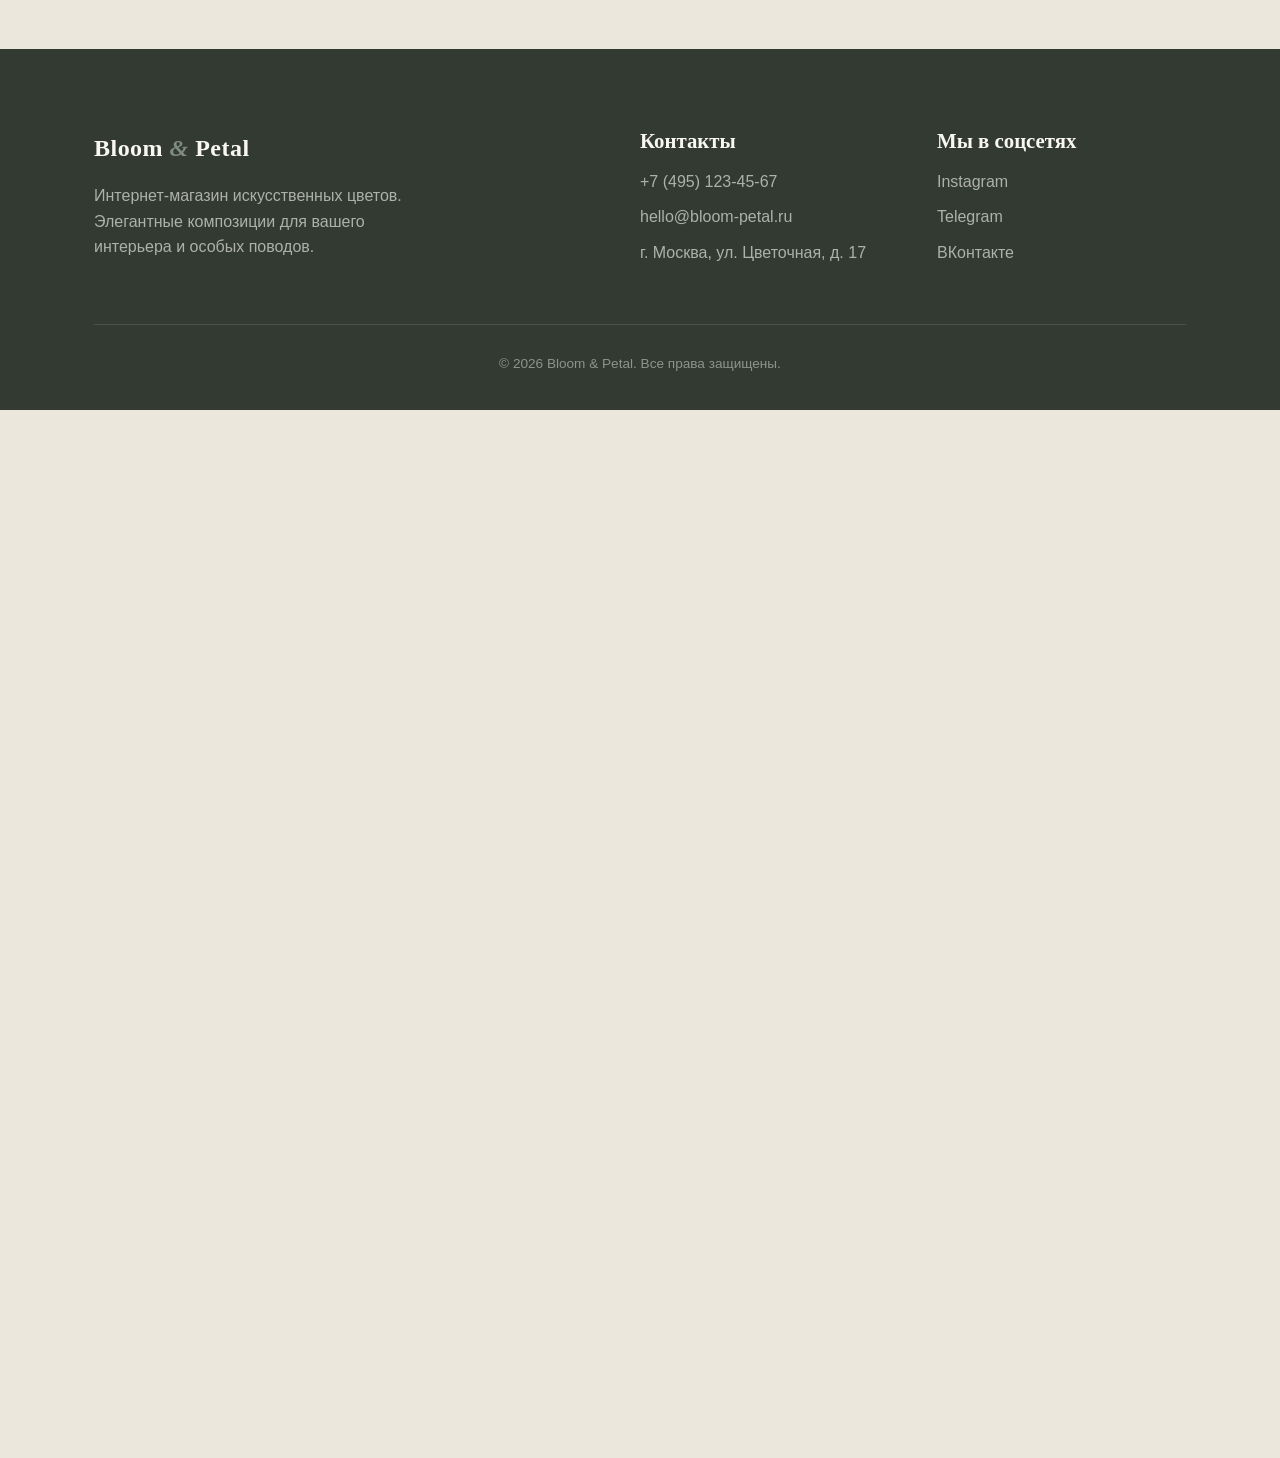
==== commit 6e001392: "Безопасность, оформление заказа и мобильное меню - common.js: экранирование данных, проверка ссылок " ====
--- a/index.html
+++ b/index.html
@@ -3,6 +3,8 @@
 <head>
   <meta charset="UTF-8">
   <meta name="viewport" content="width=device-width, initial-scale=1.0">
+  <meta http-equiv="Content-Security-Policy" content="default-src 'self'; script-src 'self'; style-src 'self' https://fonts.googleapis.com; font-src https://fonts.gstatic.com; img-src 'self' data: https://*.wikimedia.org https://images.unsplash.com https://placehold.co; connect-src 'self' https://*.workers.dev; object-src 'none'; base-uri 'self'; form-action 'self'">
+  <meta name="referrer" content="strict-origin-when-cross-origin">
   <meta name="description" content="Bloom & Petal — интернет-магазин искусственных цветов. Элегантные композиции, которые не вянут.">
   <title>Bloom & Petal — искусственные цветы</title>
   <link rel="icon" href="data:image/svg+xml,%3Csvg xmlns='http://www.w3.org/2000/svg' viewBox='0 0 32 32'%3E%3Ccircle cx='16' cy='16' r='16' fill='%237f8c7f'/%3E%3Ctext x='16' y='23' font-size='17' text-anchor='middle' fill='%23f9f7f2'%3E%E2%9C%BF%3C/text%3E%3C/svg%3E">
@@ -293,6 +295,7 @@
     </div>
   </footer>
 
+<script src="common.js"></script>
 <script src="cart-store.js"></script>
 <script src="cursor.js"></script>
 <script src="script.js"></script>
--- a/style.css
+++ b/style.css
@@ -31,6 +31,8 @@
 
 html {
   scroll-behavior: smooth;
+  /* Отступ, чтобы якорные ссылки не прятали заголовок под липкой шапкой */
+  scroll-padding-top: 92px;
 }
 
 body {
@@ -1666,3 +1668,190 @@
     transform: none;
   }
 }
+
+/* ============================================
+   Оформление заказа (cart.html)
+   ============================================ */
+
+.checkout[hidden],
+.checkout [hidden] {
+  display: none !important;
+}
+
+.checkout {
+  margin-top: 32px;
+  background: var(--white);
+  border: 1px solid var(--border);
+  border-radius: var(--radius);
+  padding: 32px 28px;
+  box-shadow: var(--shadow-sm);
+  scroll-margin-top: 92px;
+}
+
+.checkout__title {
+  font-family: var(--font-heading);
+  font-size: 1.8rem;
+  font-weight: 600;
+  margin-bottom: 20px;
+}
+
+.checkout__grid {
+  display: grid;
+  grid-template-columns: repeat(2, minmax(0, 1fr));
+  gap: 16px 20px;
+}
+
+.field {
+  display: flex;
+  flex-direction: column;
+  gap: 6px;
+}
+
+.field--wide {
+  grid-column: 1 / -1;
+}
+
+.field__label {
+  font-size: 0.85rem;
+  font-weight: 600;
+  color: var(--text-muted);
+}
+
+.field__input {
+  width: 100%;
+  padding: 12px 18px;
+  border: 1px solid var(--border);
+  border-radius: 14px;
+  background: var(--bg);
+  color: var(--text);
+  font-family: var(--font-body);
+  font-size: 0.95rem;
+  transition: border-color 0.25s var(--ease), box-shadow 0.25s var(--ease);
+}
+
+.field__input--area {
+  resize: vertical;
+  min-height: 88px;
+}
+
+.field__input:focus {
+  outline: none;
+  border-color: var(--accent);
+  box-shadow: 0 0 0 3px rgba(127, 140, 127, 0.18);
+}
+
+/* Ловушка для ботов: убрана с экрана, но остаётся в форме */
+.checkout__trap {
+  position: absolute;
+  left: -10000px;
+  width: 1px;
+  height: 1px;
+  overflow: hidden;
+}
+
+.checkout__consent {
+  display: flex;
+  align-items: flex-start;
+  gap: 10px;
+  margin-top: 20px;
+  font-size: 0.88rem;
+  color: var(--text-muted);
+  cursor: pointer;
+}
+
+.checkout__consent input {
+  margin-top: 3px;
+  accent-color: var(--accent-dark);
+}
+
+.checkout__consent a {
+  color: var(--accent-dark);
+}
+
+.checkout__error {
+  margin-top: 16px;
+  padding: 12px 16px;
+  border-radius: 12px;
+  background: #f3e3df;
+  color: #8a5a52;
+  font-size: 0.9rem;
+}
+
+.checkout__actions {
+  display: flex;
+  align-items: center;
+  gap: 16px;
+  flex-wrap: wrap;
+  margin-top: 24px;
+}
+
+.checkout__actions .btn:disabled {
+  opacity: 0.6;
+  cursor: wait;
+  transform: none;
+}
+
+.checkout__note {
+  font-size: 0.85rem;
+  color: var(--text-muted);
+}
+
+.checkout-success__text {
+  margin: -8px 0 24px;
+  color: var(--text-muted);
+}
+
+.qty-btn:disabled {
+  opacity: 0.4;
+  cursor: not-allowed;
+}
+
+/* Видимый фокус для навигации с клавиатуры */
+.btn:focus-visible,
+.qty-btn:focus-visible,
+.nav-toggle:focus-visible,
+.modal__close:focus-visible,
+.product-card__details:focus-visible,
+.product-card__fav:focus-visible {
+  outline: 2px solid var(--accent-dark);
+  outline-offset: 3px;
+}
+
+@media (max-width: 600px) {
+  .checkout {
+    padding: 24px 18px;
+  }
+
+  .checkout__grid {
+    grid-template-columns: 1fr;
+  }
+}
+
+/* ---------- Политика конфиденциальности ---------- */
+
+.legal {
+  max-width: 760px;
+  margin: 0 auto;
+  line-height: 1.7;
+}
+
+.legal h2 {
+  font-family: var(--font-heading);
+  font-size: 1.5rem;
+  margin: 28px 0 10px;
+}
+
+.legal p,
+.legal li {
+  color: var(--text-muted);
+}
+
+.legal ul {
+  padding-left: 20px;
+}
+
+.legal__placeholder {
+  background: #f3e9c9;
+  padding: 0 4px;
+  border-radius: 4px;
+}
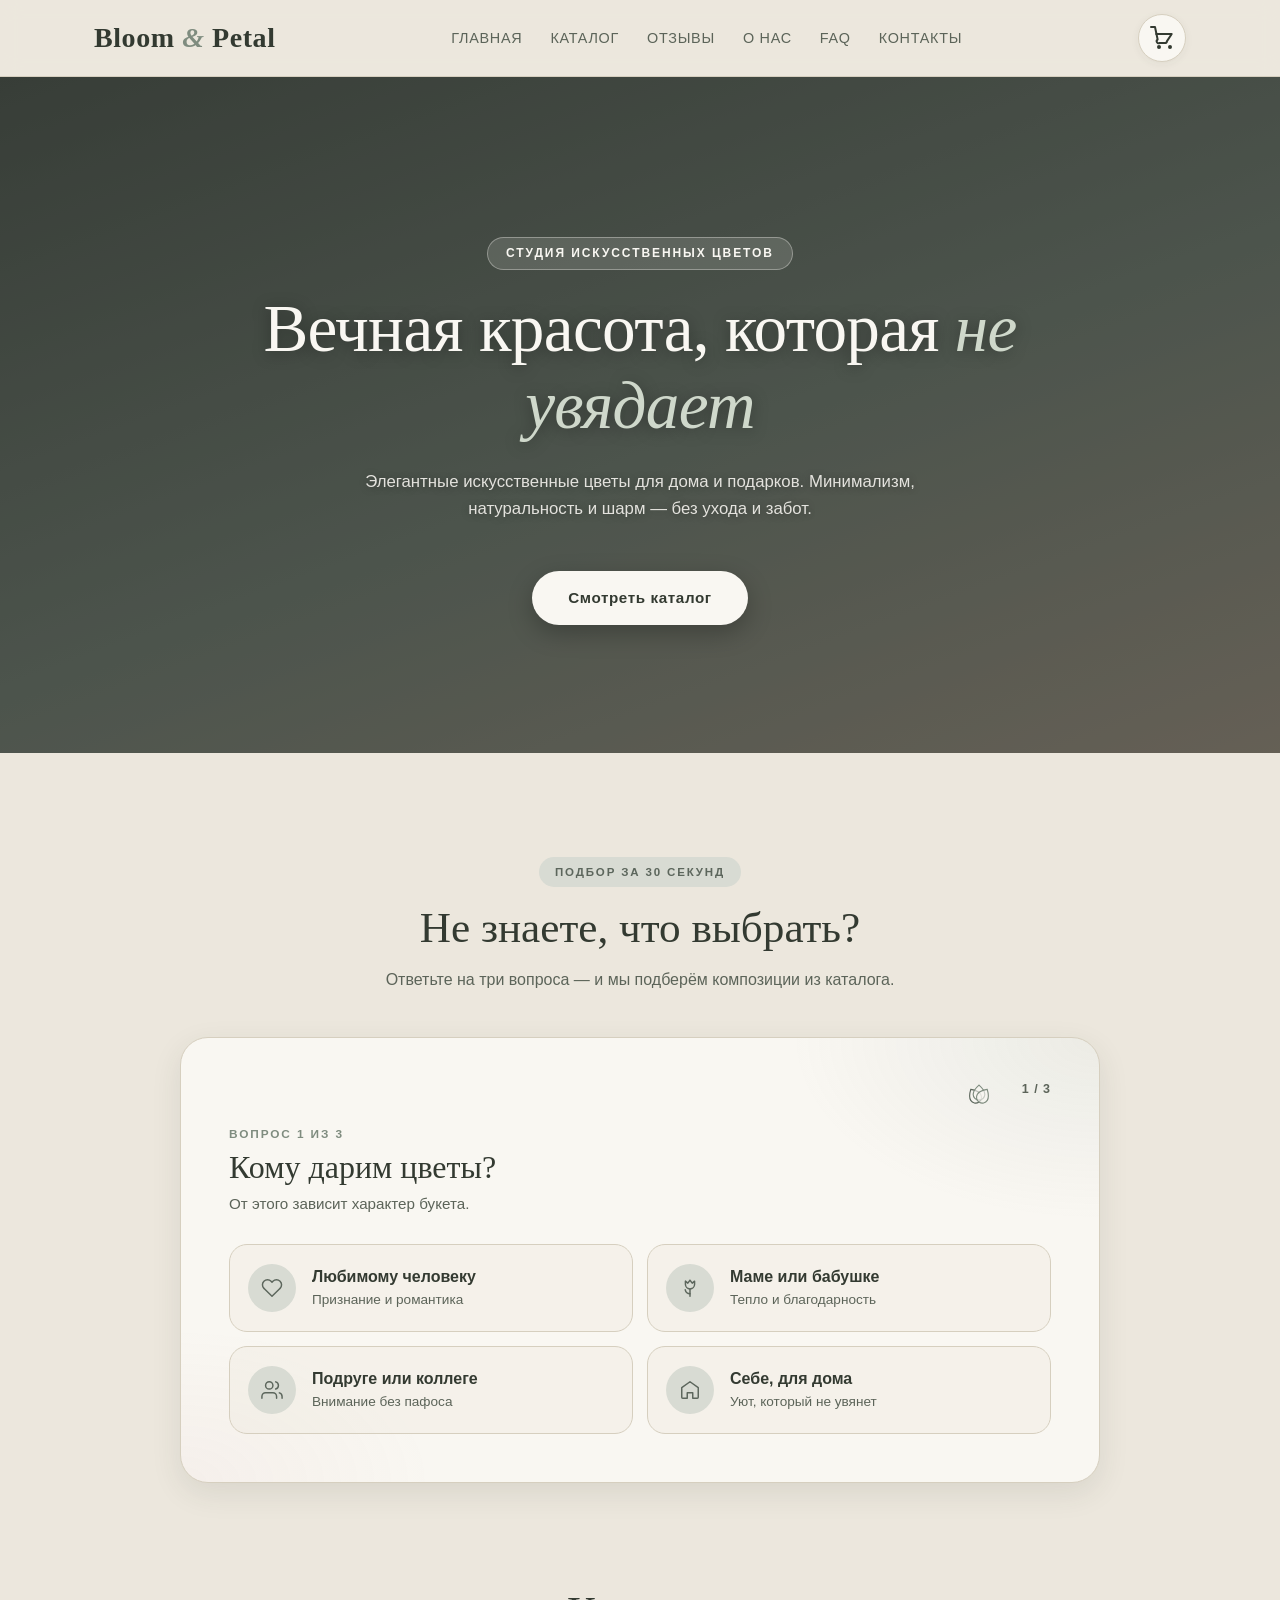
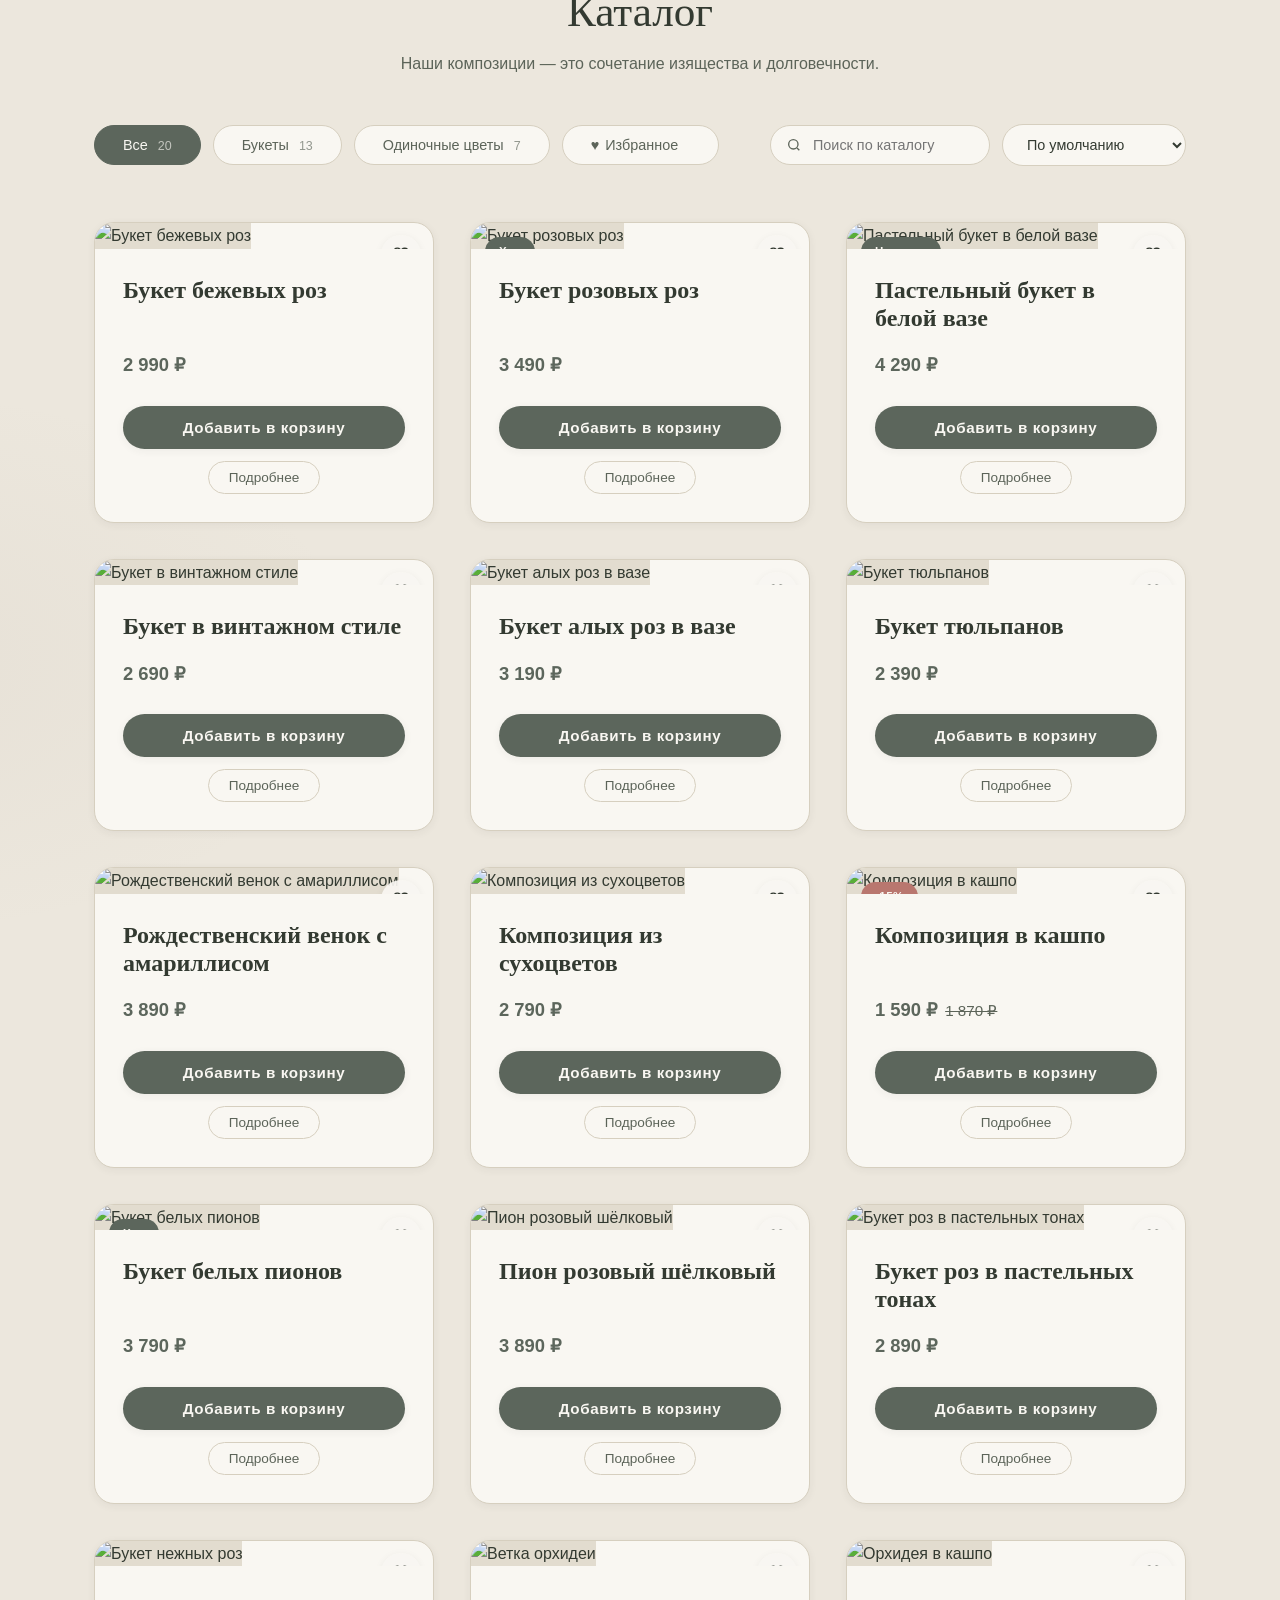
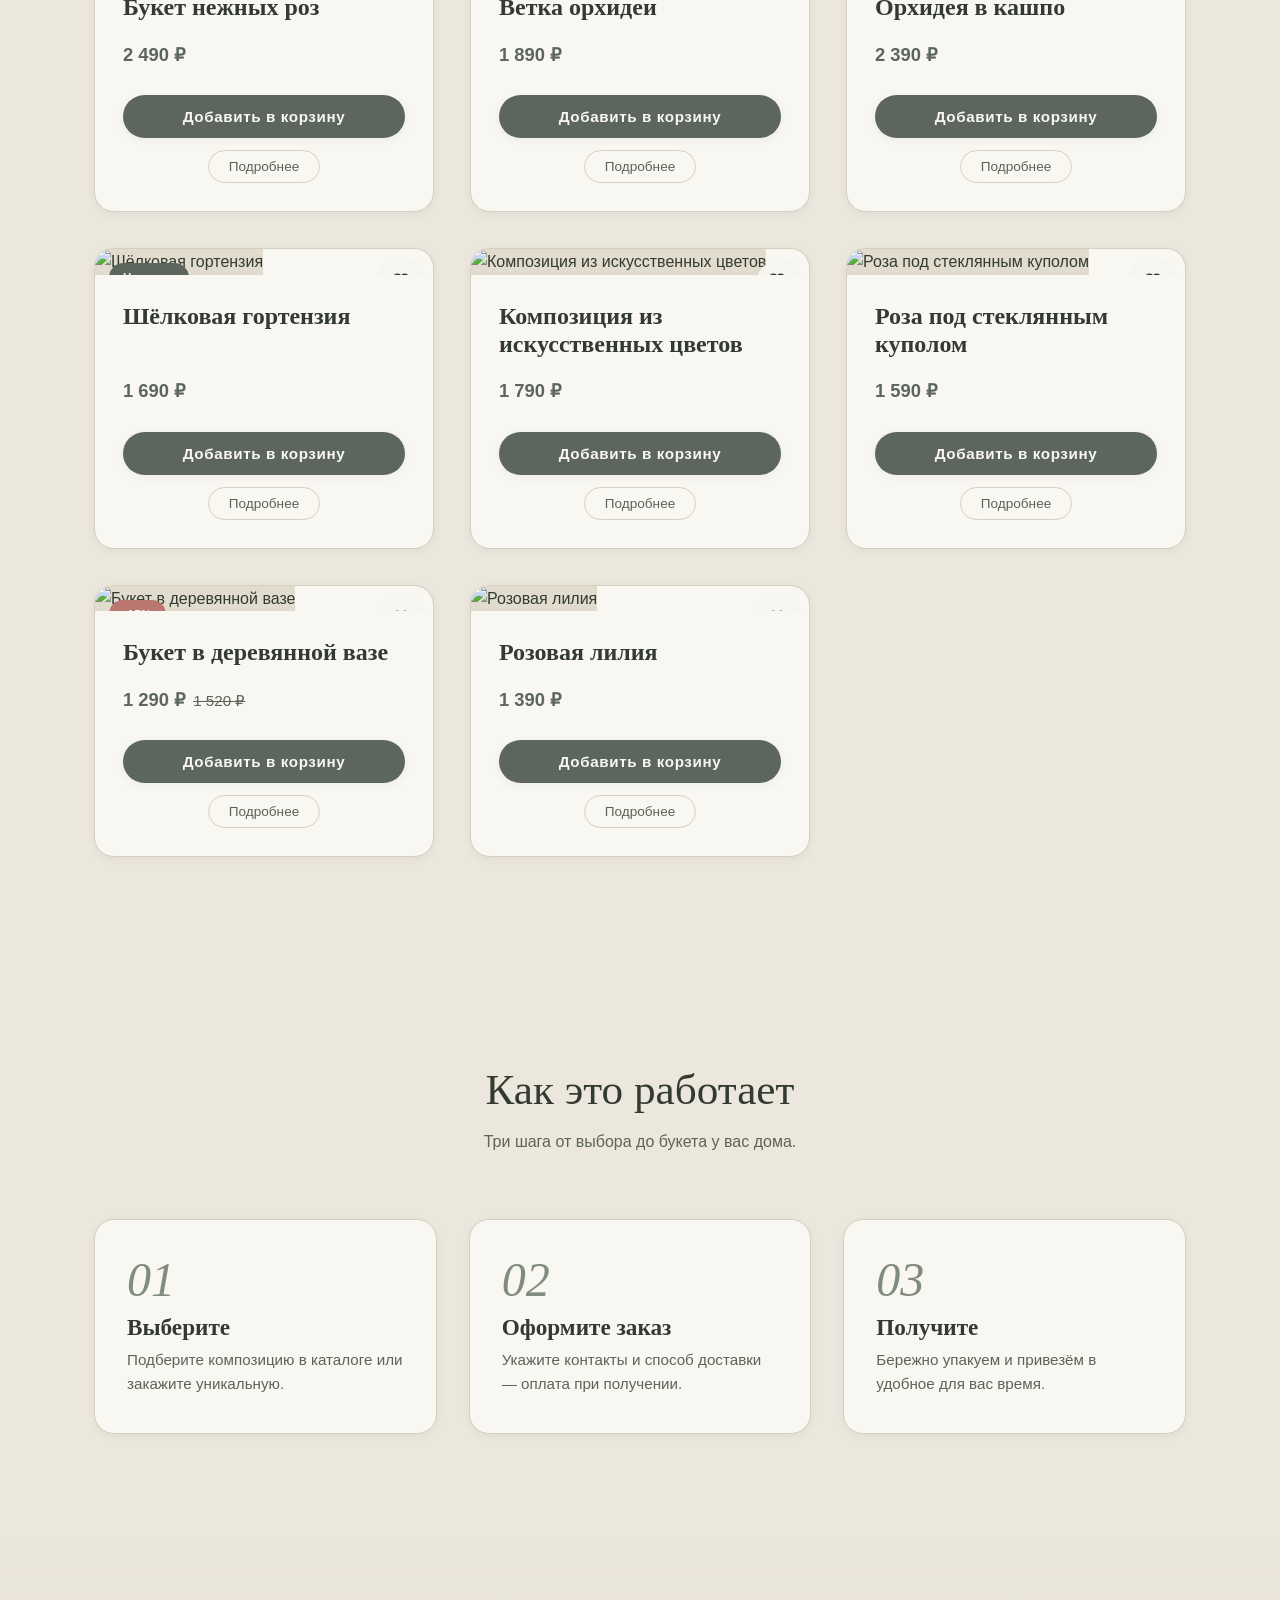
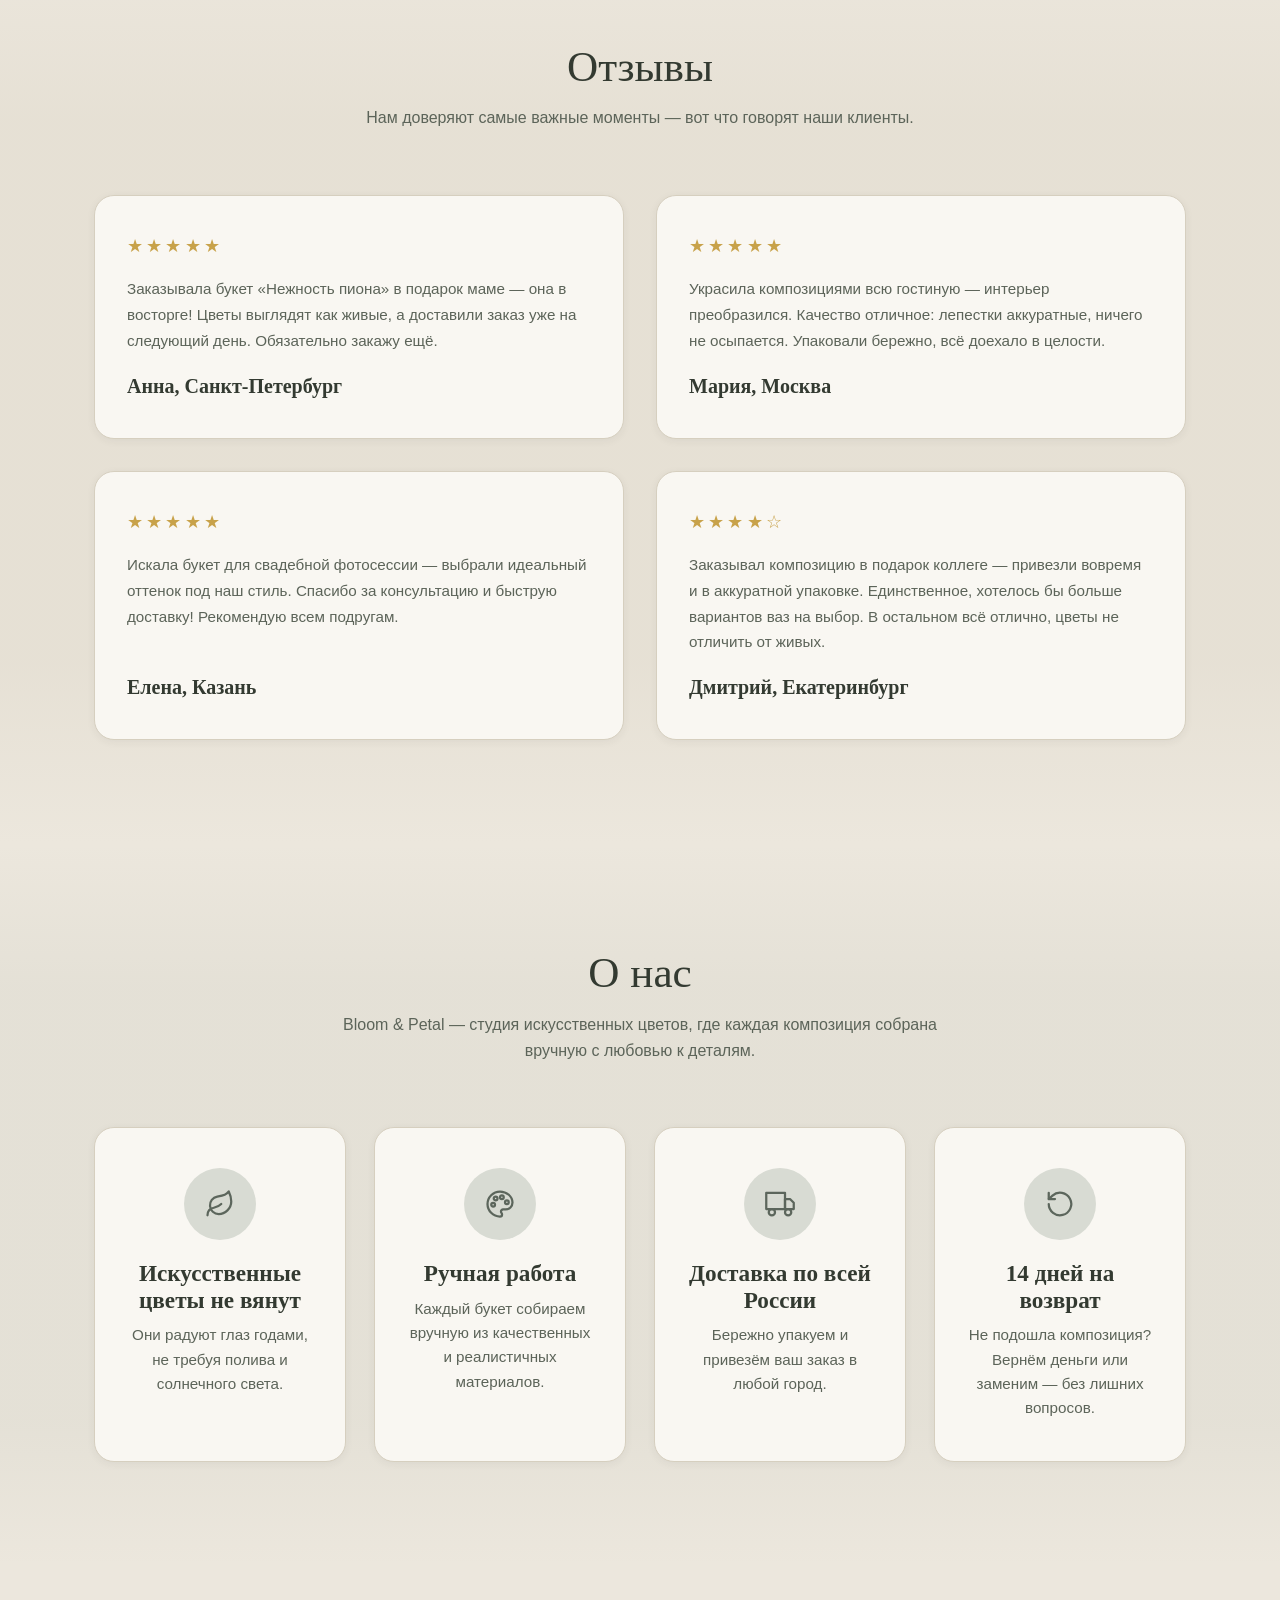
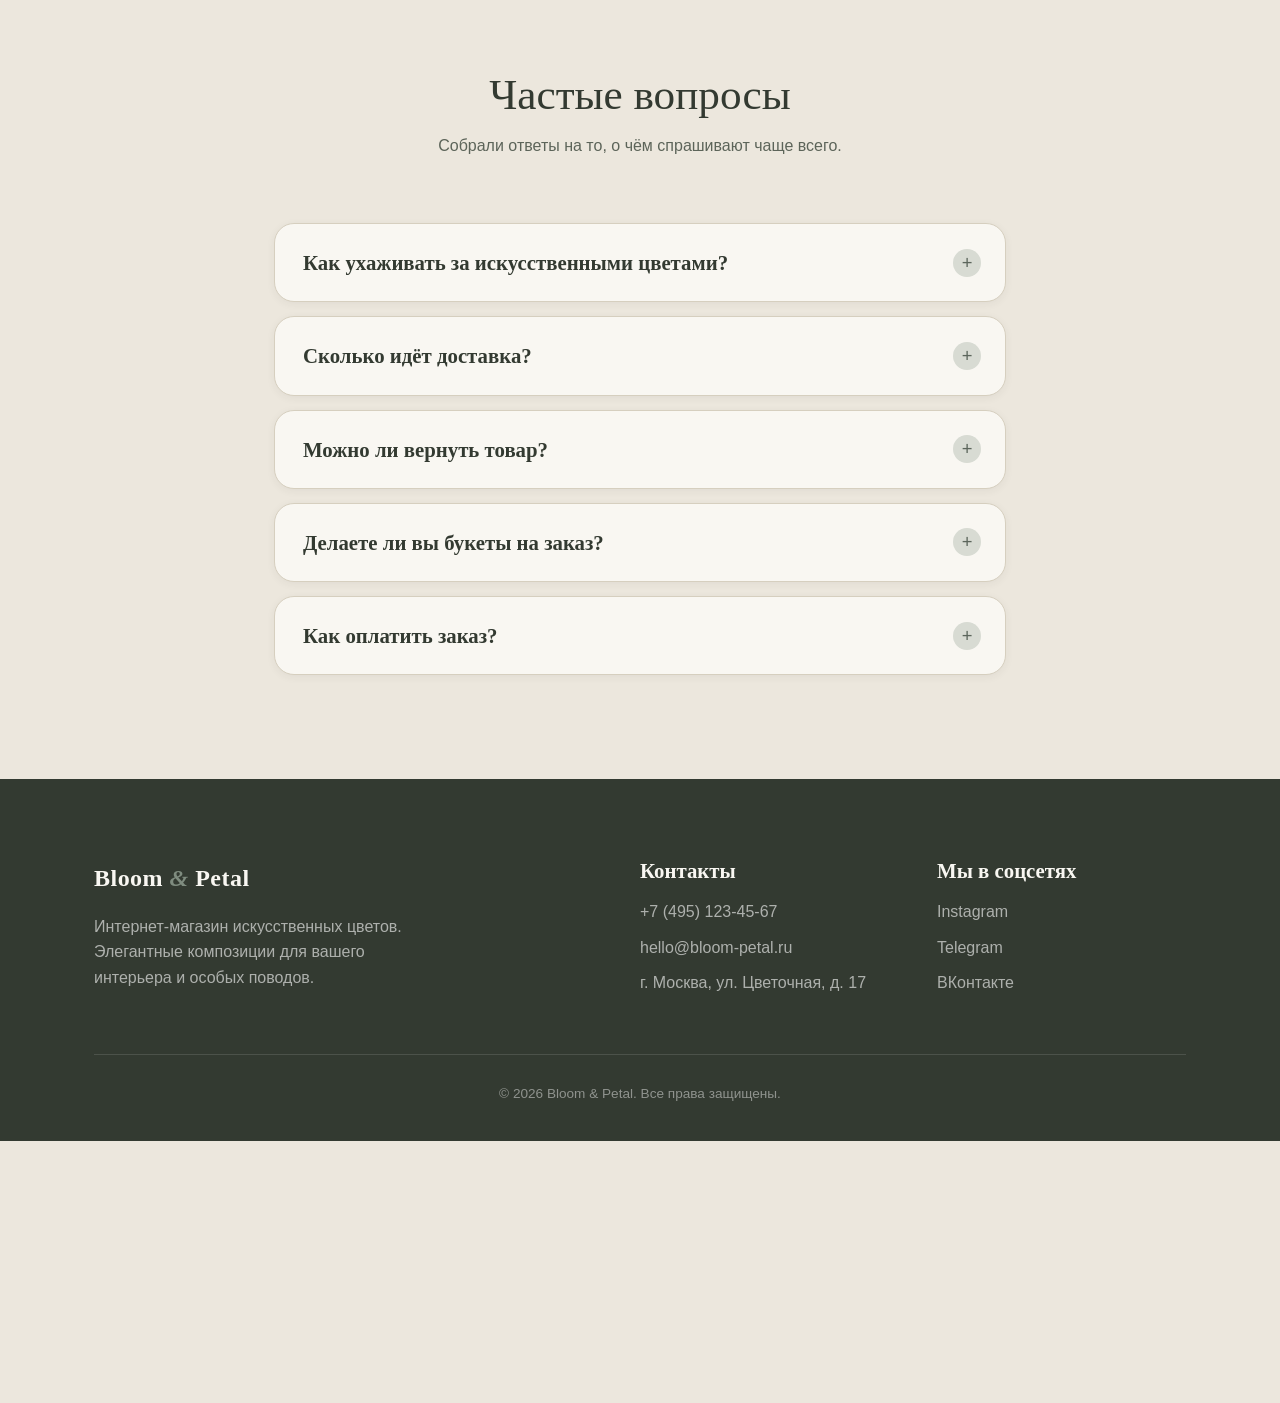
==== commit 8d1ec83d: "Добавлен подбор букета за 3 вопроса Co-Authored-By: [CC] <noreply@anthropic.com>" ====
--- a/index.html
+++ b/index.html
@@ -12,6 +12,7 @@
   <link rel="preconnect" href="https://fonts.gstatic.com" crossorigin>
   <link href="https://fonts.googleapis.com/css2?family=Cormorant+Garamond:ital,wght@0,400;0,500;0,600;0,700;1,400;1,600&family=Montserrat:wght@400;500;600&display=swap" rel="stylesheet">
   <link rel="stylesheet" href="style.css">
+  <link rel="stylesheet" href="quiz.css">
 </head>
 <body>
 
@@ -57,6 +58,21 @@
       <h1 class="hero__title">Вечная красота, которая <em>не увядает</em></h1>
       <p class="hero__subtitle">Элегантные искусственные цветы для дома и подарков. Минимализм, натуральность и шарм — без ухода и забот.</p>
       <a href="#catalog" class="btn btn--primary hero__cta">Смотреть каталог</a>
+    </div>
+  </section>
+
+  <!-- Подбор букета: логика в quiz.js, стили в quiz.css -->
+  <section class="section section--quiz" id="quiz" aria-labelledby="quiz-title">
+    <div class="container">
+      <div class="section__header">
+        <span class="quiz-eyebrow">Подбор за 30 секунд</span>
+        <h2 class="section__title" id="quiz-title">Не знаете, что выбрать?</h2>
+        <p class="section__subtitle">Ответьте на три вопроса — и мы подберём композиции из каталога.</p>
+      </div>
+
+      <div class="quiz" data-quiz>
+        <p class="quiz__fallback">Подбор работает с включённым JavaScript. А пока загляните в <a href="#catalog">каталог</a>.</p>
+      </div>
     </div>
   </section>
 
@@ -299,5 +315,6 @@
 <script src="cart-store.js"></script>
 <script src="cursor.js"></script>
 <script src="script.js"></script>
+<script src="quiz.js"></script>
 </body>
 </html>
--- a/quiz.css
+++ b/quiz.css
@@ -0,0 +1,777 @@
+/* ============================================
+   Bloom & Petal — «Подбор букета за 3 вопроса»
+   Подключается после style.css и использует его переменные
+   ============================================ */
+
+.section--quiz {
+  padding-bottom: 0;
+}
+
+.section--quiz .section__header {
+  margin-bottom: 44px;
+}
+
+.quiz-eyebrow {
+  display: inline-block;
+  margin-bottom: 16px;
+  padding: 6px 16px;
+  border-radius: 999px;
+  background: var(--accent-soft);
+  color: var(--accent-dark);
+  font-size: 0.72rem;
+  font-weight: 600;
+  letter-spacing: 0.16em;
+  text-transform: uppercase;
+}
+
+/* ---------- Карточка квиза ---------- */
+
+.quiz {
+  --quiz-shift: 28px;
+  /* Цветок для «распускания» фото: шесть лепестков и сердцевина */
+  --quiz-flower-mask: url("data:image/svg+xml,%3Csvg xmlns='http://www.w3.org/2000/svg' viewBox='0 0 100 100'%3E%3Cg fill='black'%3E%3Ccircle cx='50' cy='50' r='26'/%3E%3Cellipse cx='50' cy='25' rx='15' ry='24'/%3E%3Cellipse cx='50' cy='25' rx='15' ry='24' transform='rotate(60 50 50)'/%3E%3Cellipse cx='50' cy='25' rx='15' ry='24' transform='rotate(120 50 50)'/%3E%3Cellipse cx='50' cy='25' rx='15' ry='24' transform='rotate(180 50 50)'/%3E%3Cellipse cx='50' cy='25' rx='15' ry='24' transform='rotate(240 50 50)'/%3E%3Cellipse cx='50' cy='25' rx='15' ry='24' transform='rotate(300 50 50)'/%3E%3C/g%3E%3C/svg%3E");
+  position: relative;
+  max-width: 920px;
+  margin: 0 auto;
+  padding: 32px 48px 48px;
+  border: 1px solid var(--border);
+  border-radius: calc(var(--radius) + 8px);
+  background:
+    radial-gradient(440px 260px at 100% 0%, rgba(127, 140, 127, 0.11), transparent 70%),
+    radial-gradient(360px 220px at 0% 100%, rgba(185, 119, 111, 0.06), transparent 70%),
+    var(--white);
+  box-shadow: var(--shadow);
+  overflow: hidden;
+}
+
+.quiz[data-dir="back"] {
+  --quiz-shift: -28px;
+}
+
+.quiz__fallback {
+  text-align: center;
+  color: var(--text-muted);
+}
+
+.quiz__fallback a {
+  color: var(--accent-dark);
+  text-decoration: underline;
+}
+
+.quiz__svg {
+  display: block;
+  fill: none;
+  stroke: currentColor;
+  stroke-width: 1.6;
+  stroke-linecap: round;
+  stroke-linejoin: round;
+}
+
+/* ---------- Верхняя панель: «Назад» и бутон-прогресс ---------- */
+
+.quiz__top {
+  display: flex;
+  align-items: center;
+  gap: 16px;
+  min-height: 40px;
+  margin-bottom: 18px;
+}
+
+.quiz__back {
+  display: inline-flex;
+  align-items: center;
+  gap: 8px;
+  padding: 8px 16px 8px 12px;
+  border: 1px solid var(--border);
+  border-radius: 999px;
+  background: transparent;
+  color: var(--text-muted);
+  font-family: var(--font-body);
+  font-size: 0.82rem;
+  font-weight: 500;
+  cursor: pointer;
+  transition: color 0.25s var(--ease), border-color 0.25s var(--ease), translate 0.25s var(--ease);
+}
+
+.quiz__back[hidden] {
+  display: none;
+}
+
+.quiz__back .quiz__svg {
+  width: 16px;
+  height: 16px;
+}
+
+.quiz__bud {
+  display: flex;
+  align-items: center;
+  gap: 12px;
+  margin-left: auto;
+}
+
+/* Три лепестка складываются в бутон: каждый ответ «окрашивает» лепесток */
+.quiz__bud-petals {
+  position: relative;
+  width: 36px;
+  height: 30px;
+}
+
+.quiz__bud-petal {
+  position: absolute;
+  left: 50%;
+  bottom: 0;
+  width: 20px;
+  height: 20px;
+  margin-left: -10px;
+  fill: rgba(249, 247, 242, 0.6);
+  stroke: var(--accent);
+  stroke-width: 1.4;
+  transform-origin: 50% 88%;
+  transition: transform 0.6s var(--ease), fill 0.4s var(--ease), stroke 0.4s var(--ease);
+}
+
+.quiz__bud-petal:nth-child(1) { transform: rotate(-32deg); }
+.quiz__bud-petal:nth-child(2) { transform: translateY(-2px); }
+.quiz__bud-petal:nth-child(3) { transform: rotate(32deg); }
+
+.quiz__bud-petal.is-done {
+  fill: var(--accent);
+  stroke: var(--accent);
+}
+
+.quiz__bud-petal.is-current {
+  stroke: var(--accent-dark);
+  animation: quiz-breathe 2.4s ease-in-out infinite;
+}
+
+/* Все ответы даны — бутон раскрывается */
+.quiz--done .quiz__bud-petal {
+  fill: var(--accent);
+  stroke: var(--accent-dark);
+}
+
+.quiz--done .quiz__bud-petal:nth-child(2) {
+  fill: var(--accent-dark);
+}
+
+.quiz--done .quiz__bud-petal:nth-child(1) { transform: rotate(-50deg); }
+.quiz--done .quiz__bud-petal:nth-child(2) { transform: translateY(-4px) scale(1.1); }
+.quiz--done .quiz__bud-petal:nth-child(3) { transform: rotate(50deg); }
+
+.quiz__bud-label {
+  min-width: 3.4em;
+  color: var(--text-muted);
+  font-size: 0.78rem;
+  font-weight: 600;
+  letter-spacing: 0.08em;
+  text-align: right;
+}
+
+/* ---------- Экраны и переходы ---------- */
+
+.quiz__viewport.is-resizing {
+  overflow: hidden;
+  transition: height 0.45s var(--ease);
+}
+
+.quiz__screen {
+  animation: quiz-enter 0.5s var(--ease) backwards;
+}
+
+/* Первый экран выплывает снизу, следующие — сбоку по направлению */
+.quiz:not([data-dir]) .quiz__screen {
+  animation-name: quiz-rise;
+}
+
+.quiz__screen.is-leaving {
+  animation: quiz-leave 0.26s var(--ease) both;
+}
+
+/* Пока блок не виден, анимации стоят на паузе в начальной точке */
+.quiz--waiting .quiz__screen,
+.quiz--waiting .quiz__option {
+  animation-play-state: paused;
+}
+
+.quiz__title {
+  font-size: 2rem;
+  font-weight: 500;
+  outline: none;
+}
+
+.quiz__counter {
+  display: block;
+  margin-bottom: 8px;
+  color: var(--accent);
+  font-family: var(--font-body);
+  font-size: 0.74rem;
+  font-weight: 600;
+  letter-spacing: 0.16em;
+  text-transform: uppercase;
+}
+
+.quiz__hint {
+  margin-top: 6px;
+  color: var(--text-muted);
+  font-size: 0.95rem;
+}
+
+/* ---------- Варианты ответа ---------- */
+
+.quiz__options {
+  display: grid;
+  grid-template-columns: repeat(2, minmax(0, 1fr));
+  gap: 14px;
+  margin-top: 28px;
+}
+
+.quiz__option {
+  position: relative;
+  display: flex;
+  align-items: center;
+  gap: 16px;
+  width: 100%;
+  min-height: 88px;
+  padding: 18px 52px 18px 18px;
+  border: 1px solid var(--border);
+  border-radius: 18px;
+  background: rgba(236, 231, 221, 0.38);
+  color: var(--text);
+  font-family: var(--font-body);
+  text-align: left;
+  cursor: pointer;
+  animation: quiz-rise 0.55s var(--ease) backwards;
+  transition: background 0.3s var(--ease), border-color 0.3s var(--ease), box-shadow 0.3s var(--ease),
+              color 0.3s var(--ease), opacity 0.3s var(--ease), translate 0.3s var(--ease);
+}
+
+.quiz__option:nth-child(1) { animation-delay: 0.08s; }
+.quiz__option:nth-child(2) { animation-delay: 0.14s; }
+.quiz__option:nth-child(3) { animation-delay: 0.2s; }
+.quiz__option:nth-child(4) { animation-delay: 0.26s; }
+
+.quiz__icon,
+.quiz__swatch {
+  flex-shrink: 0;
+  width: 48px;
+  height: 48px;
+  border-radius: 50%;
+}
+
+.quiz__icon {
+  display: grid;
+  place-items: center;
+  background: var(--accent-soft);
+  color: var(--accent-dark);
+  transition: background 0.3s var(--ease), color 0.3s var(--ease), transform 0.45s var(--ease);
+}
+
+.quiz__icon .quiz__svg {
+  width: 22px;
+  height: 22px;
+}
+
+/* Палитры: конические градиенты «крутятся» при наведении */
+.quiz__swatch {
+  box-shadow: inset 0 0 0 1px rgba(51, 58, 49, 0.1);
+  transition: transform 0.7s var(--ease);
+}
+
+.quiz__swatch--pastel { background: conic-gradient(from 200deg, #ecc9c7, #d8cbe4, #f4dcc6, #e8d3dc, #ecc9c7); }
+.quiz__swatch--bright { background: conic-gradient(from 200deg, #b8463f, #e2775a, #efb25a, #c25b7a, #b8463f); }
+.quiz__swatch--white { background: conic-gradient(from 200deg, #ffffff, #f1ece0, #e2dac8, #faf7f0, #ffffff); }
+.quiz__swatch--vintage { background: conic-gradient(from 200deg, #b59784, #9a8a70, #c8b19a, #8e9884, #b59784); }
+
+.quiz__text {
+  display: flex;
+  flex-direction: column;
+  gap: 2px;
+  min-width: 0;
+}
+
+.quiz__label {
+  font-size: 1rem;
+  font-weight: 600;
+  line-height: 1.3;
+}
+
+.quiz__note {
+  color: var(--text-muted);
+  font-size: 0.85rem;
+  line-height: 1.4;
+  transition: color 0.3s var(--ease);
+}
+
+.quiz__check {
+  position: absolute;
+  top: 50%;
+  right: 16px;
+  display: grid;
+  place-items: center;
+  width: 26px;
+  height: 26px;
+  margin-top: -13px;
+  border-radius: 50%;
+  background: var(--white);
+  color: var(--accent-dark);
+  opacity: 0;
+  transform: scale(0.4);
+  transition: opacity 0.3s var(--ease), transform 0.45s cubic-bezier(0.34, 1.56, 0.64, 1);
+}
+
+.quiz__check .quiz__svg {
+  width: 14px;
+  height: 14px;
+  stroke-width: 2.6;
+}
+
+@media (hover: hover) {
+  .quiz__back:hover {
+    color: var(--accent-dark);
+    border-color: var(--accent);
+    translate: -2px 0;
+  }
+
+  .quiz__option:hover {
+    translate: 0 -3px;
+    border-color: var(--accent);
+    background: var(--white);
+    box-shadow: var(--shadow);
+  }
+
+  .quiz__option:hover .quiz__icon {
+    background: var(--accent);
+    color: var(--white);
+    transform: rotate(-8deg) scale(1.05);
+  }
+
+  .quiz__option:hover .quiz__swatch {
+    transform: rotate(140deg) scale(1.06);
+  }
+}
+
+/* Выбранный ответ */
+.quiz__option[aria-pressed="true"] {
+  border-color: var(--accent-dark);
+  background: var(--accent-dark);
+  color: var(--white);
+}
+
+.quiz__option[aria-pressed="true"] .quiz__note {
+  color: rgba(249, 247, 242, 0.78);
+}
+
+.quiz__option[aria-pressed="true"] .quiz__icon {
+  background: rgba(249, 247, 242, 0.16);
+  color: var(--white);
+}
+
+.quiz__option[aria-pressed="true"] .quiz__check {
+  opacity: 1;
+  transform: scale(1);
+}
+
+.quiz__screen.is-chosen .quiz__option[aria-pressed="false"] {
+  opacity: 0.45;
+}
+
+.quiz__back:focus-visible,
+.quiz__option:focus-visible,
+.quiz-result__details:focus-visible,
+.quiz__to-catalog:focus-visible {
+  outline: 2px solid var(--accent-dark);
+  outline-offset: 3px;
+}
+
+/* ---------- Результат ---------- */
+
+.quiz__result-head {
+  max-width: 560px;
+  margin: 0 auto 32px;
+  text-align: center;
+}
+
+.quiz__summary {
+  margin-top: 8px;
+  color: var(--text-muted);
+  font-size: 0.92rem;
+}
+
+/* Цветок-линия рисуется штрихом: stroke-dashoffset 1 → 0 */
+.quiz__bloom {
+  display: block;
+  width: 64px;
+  height: 64px;
+  margin: 0 auto 6px;
+}
+
+.quiz__bloom path,
+.quiz__bloom circle {
+  fill: none;
+  stroke: var(--accent);
+  stroke-width: 1.3;
+  stroke-linecap: round;
+  stroke-linejoin: round;
+  stroke-dasharray: 1;
+  animation: quiz-draw 0.9s var(--ease) backwards;
+}
+
+.quiz__bloom .quiz__bloom-leaf { animation-delay: 0.25s; }
+.quiz__bloom .quiz__bloom-core { animation-delay: 1s; }
+
+/* Лепестки сначала прорисовываются, затем мягко заливаются шалфеем */
+.quiz__bloom .quiz__bloom-petal {
+  fill: rgba(127, 140, 127, 0);
+  animation: quiz-draw 0.8s var(--ease) backwards, quiz-tint 0.8s ease forwards;
+}
+
+.quiz__bloom .quiz__bloom-petal:nth-child(1) { animation-delay: 0.4s, 1.1s; }
+.quiz__bloom .quiz__bloom-petal:nth-child(2) { animation-delay: 0.5s, 1.15s; }
+.quiz__bloom .quiz__bloom-petal:nth-child(3) { animation-delay: 0.6s, 1.2s; }
+.quiz__bloom .quiz__bloom-petal:nth-child(4) { animation-delay: 0.7s, 1.25s; }
+.quiz__bloom .quiz__bloom-petal:nth-child(5) { animation-delay: 0.8s, 1.3s; }
+
+.quiz__results {
+  display: grid;
+  grid-template-columns: repeat(3, minmax(0, 1fr));
+  gap: 20px;
+}
+
+.quiz-result {
+  display: flex;
+  flex-direction: column;
+  overflow: hidden;
+  border: 1px solid var(--border);
+  border-radius: 18px;
+  background: var(--white);
+  box-shadow: var(--shadow-sm);
+  animation: quiz-rise 0.6s var(--ease) backwards;
+  transition: translate 0.35s var(--ease), box-shadow 0.35s var(--ease), border-color 0.35s var(--ease);
+}
+
+.quiz-result:nth-child(2) { animation-delay: 0.12s; }
+.quiz-result:nth-child(3) { animation-delay: 0.24s; }
+
+.quiz-result__media {
+  position: relative;
+  display: block;
+  width: 100%;
+  height: 190px;
+  padding: 0;
+  border: 0;
+  overflow: hidden;
+  background: var(--bg-soft);
+  cursor: pointer;
+}
+
+.quiz-result__media img {
+  display: block;
+  width: 100%;
+  height: 100%;
+  object-fit: cover;
+  transition: transform 0.6s var(--ease);
+}
+
+/* «Распускание»: фото проявляется сквозь растущий цветок-маску */
+@supports ((mask-size: 10%) or (-webkit-mask-size: 10%)) {
+  .quiz-result__media {
+    -webkit-mask-image: var(--quiz-flower-mask);
+    mask-image: var(--quiz-flower-mask);
+    -webkit-mask-repeat: no-repeat;
+    mask-repeat: no-repeat;
+    -webkit-mask-position: 50% 50%;
+    mask-position: 50% 50%;
+    -webkit-mask-size: 460%;
+    mask-size: 460%;
+    animation: quiz-bloom 1.5s var(--ease) backwards;
+    animation-delay: 0.15s;
+  }
+
+  .quiz-result:nth-child(2) .quiz-result__media { animation-delay: 0.3s; }
+  .quiz-result:nth-child(3) .quiz-result__media { animation-delay: 0.45s; }
+}
+
+.quiz-result__badge {
+  position: absolute;
+  top: 12px;
+  left: 12px;
+  padding: 5px 12px;
+  border-radius: 999px;
+  background: var(--accent-dark);
+  color: var(--white);
+  font-family: var(--font-body);
+  font-size: 0.7rem;
+  font-weight: 600;
+  letter-spacing: 0.04em;
+}
+
+.quiz-result__body {
+  display: flex;
+  flex: 1;
+  flex-direction: column;
+  gap: 10px;
+  padding: 18px 20px 20px;
+}
+
+.quiz-result__title {
+  font-family: var(--font-heading);
+  font-size: 1.35rem;
+  font-weight: 600;
+  line-height: 1.2;
+}
+
+/* Почему выбран букет: совпавшие ответы с галочками */
+.quiz-result__chips {
+  display: flex;
+  flex-wrap: wrap;
+  gap: 2px 12px;
+}
+
+.quiz-result__chip {
+  display: inline-flex;
+  align-items: center;
+  gap: 4px;
+  color: var(--accent-dark);
+  font-size: 0.76rem;
+  font-weight: 600;
+}
+
+.quiz-result__chip .quiz__svg {
+  width: 13px;
+  height: 13px;
+  color: var(--accent);
+  stroke-width: 2.6;
+}
+
+.quiz-result__meaning {
+  color: var(--text-muted);
+  font-family: var(--font-heading);
+  font-size: 1.05rem;
+  font-style: italic;
+  line-height: 1.35;
+}
+
+.quiz-result__meaning-label {
+  display: block;
+  margin-bottom: 2px;
+  color: var(--accent);
+  font-family: var(--font-body);
+  font-size: 0.66rem;
+  font-style: normal;
+  font-weight: 600;
+  letter-spacing: 0.14em;
+  text-transform: uppercase;
+}
+
+.quiz-result__price-row {
+  display: flex;
+  align-items: baseline;
+  gap: 8px;
+  margin-top: auto;
+  padding-top: 4px;
+}
+
+.quiz-result__price {
+  color: var(--accent-dark);
+  font-size: 1.1rem;
+  font-weight: 600;
+}
+
+.quiz-result__old-price {
+  color: var(--text-muted);
+  font-size: 0.88rem;
+  text-decoration: line-through;
+}
+
+.quiz-result__add {
+  width: 100%;
+  padding: 12px 20px;
+  font-size: 0.88rem;
+  text-align: center;
+}
+
+.quiz-result__add--done,
+.quiz-result__add--done:hover {
+  background: var(--accent);
+}
+
+.quiz-result__details {
+  align-self: center;
+  padding: 6px 16px;
+  border: 1px solid var(--border);
+  border-radius: 999px;
+  background: transparent;
+  color: var(--text-muted);
+  font-family: var(--font-body);
+  font-size: 0.8rem;
+  font-weight: 500;
+  cursor: pointer;
+  transition: border-color 0.25s var(--ease), color 0.25s var(--ease), background 0.25s var(--ease);
+}
+
+@media (hover: hover) {
+  .quiz-result:hover {
+    translate: 0 -4px;
+    border-color: var(--accent);
+    box-shadow: var(--shadow);
+  }
+
+  .quiz-result:hover .quiz-result__media img {
+    transform: scale(1.05);
+  }
+
+  .quiz-result__details:hover {
+    border-color: var(--accent-dark);
+    background: var(--accent-dark);
+    color: var(--white);
+  }
+}
+
+.quiz__finish {
+  display: flex;
+  flex-wrap: wrap;
+  align-items: center;
+  justify-content: center;
+  gap: 14px 28px;
+  margin-top: 32px;
+}
+
+.quiz__to-catalog {
+  padding-bottom: 2px;
+  border-bottom: 1px solid currentColor;
+  color: var(--accent-dark);
+  font-size: 0.9rem;
+  font-weight: 600;
+  transition: color 0.25s var(--ease);
+}
+
+.quiz__to-catalog:hover {
+  color: var(--accent);
+}
+
+.quiz__sr-only {
+  position: absolute;
+  width: 1px;
+  height: 1px;
+  margin: -1px;
+  padding: 0;
+  overflow: hidden;
+  clip: rect(0 0 0 0);
+  clip-path: inset(50%);
+  white-space: nowrap;
+  border: 0;
+}
+
+/* ---------- Анимации ---------- */
+
+@keyframes quiz-enter {
+  from { opacity: 0; transform: translateX(var(--quiz-shift)); }
+  to { opacity: 1; transform: none; }
+}
+
+@keyframes quiz-leave {
+  to { opacity: 0; transform: translateX(calc(var(--quiz-shift) * -1)); }
+}
+
+@keyframes quiz-rise {
+  from { opacity: 0; transform: translateY(16px); }
+  to { opacity: 1; transform: none; }
+}
+
+@keyframes quiz-breathe {
+  50% { scale: 1.12; }
+}
+
+@keyframes quiz-draw {
+  from { stroke-dashoffset: 1; opacity: 0; }
+  12% { opacity: 1; }
+  to { stroke-dashoffset: 0; opacity: 1; }
+}
+
+@keyframes quiz-tint {
+  to { fill: rgba(127, 140, 127, 0.16); }
+}
+
+@keyframes quiz-bloom {
+  from { -webkit-mask-size: 0%; mask-size: 0%; }
+  45% { -webkit-mask-size: 120%; mask-size: 120%; }
+  to { -webkit-mask-size: 460%; mask-size: 460%; }
+}
+
+/* ---------- Адаптивность ---------- */
+
+/* Планшеты: результаты листаются по горизонтали */
+@media (max-width: 860px) {
+  .quiz {
+    padding: 28px 28px 36px;
+  }
+
+  .quiz__results {
+    grid-auto-columns: minmax(240px, 46%);
+    grid-auto-flow: column;
+    grid-template-columns: none;
+    margin: 0 -28px;
+    padding: 4px 28px 18px;
+    overflow-x: auto;
+    scroll-padding: 0 28px;
+    scroll-snap-type: x mandatory;
+    scrollbar-width: thin;
+  }
+
+  .quiz-result {
+    scroll-snap-align: start;
+  }
+}
+
+/* Телефоны: варианты в одну колонку */
+@media (max-width: 600px) {
+  .section--quiz .section__header {
+    margin-bottom: 32px;
+  }
+
+  .quiz {
+    padding: 22px 18px 28px;
+    border-radius: var(--radius);
+  }
+
+  .quiz__title {
+    font-size: 1.65rem;
+  }
+
+  .quiz__options {
+    grid-template-columns: 1fr;
+    gap: 10px;
+    margin-top: 22px;
+  }
+
+  .quiz__option {
+    min-height: 72px;
+    padding: 14px 48px 14px 14px;
+    gap: 14px;
+  }
+
+  .quiz__icon,
+  .quiz__swatch {
+    width: 42px;
+    height: 42px;
+  }
+
+  .quiz__results {
+    grid-auto-columns: 86%;
+    margin: 0 -18px;
+    padding: 4px 18px 16px;
+    scroll-padding: 0 18px;
+  }
+}
+
+@media (prefers-reduced-motion: reduce) {
+  .quiz__bud-petal.is-current {
+    animation: none;
+  }
+
+  .quiz__option:hover,
+  .quiz-result:hover,
+  .quiz__back:hover {
+    translate: none;
+  }
+}
